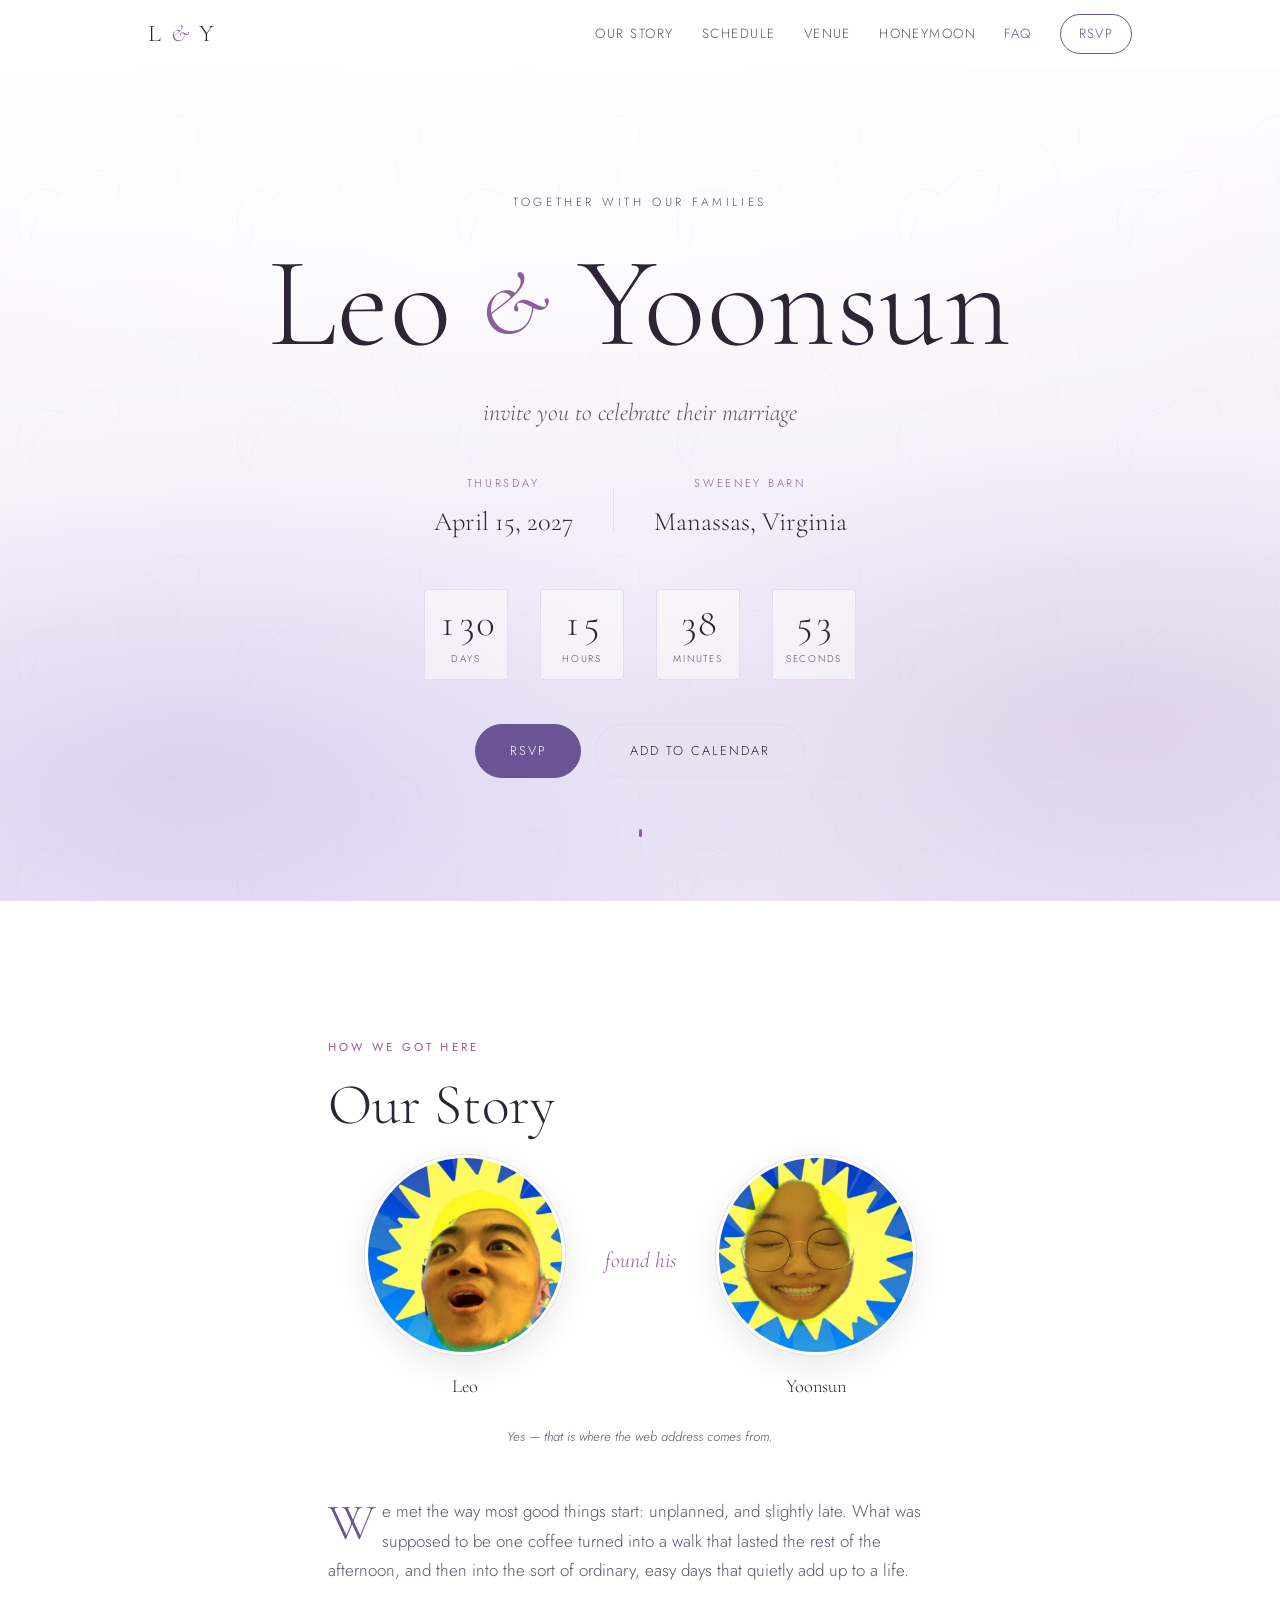
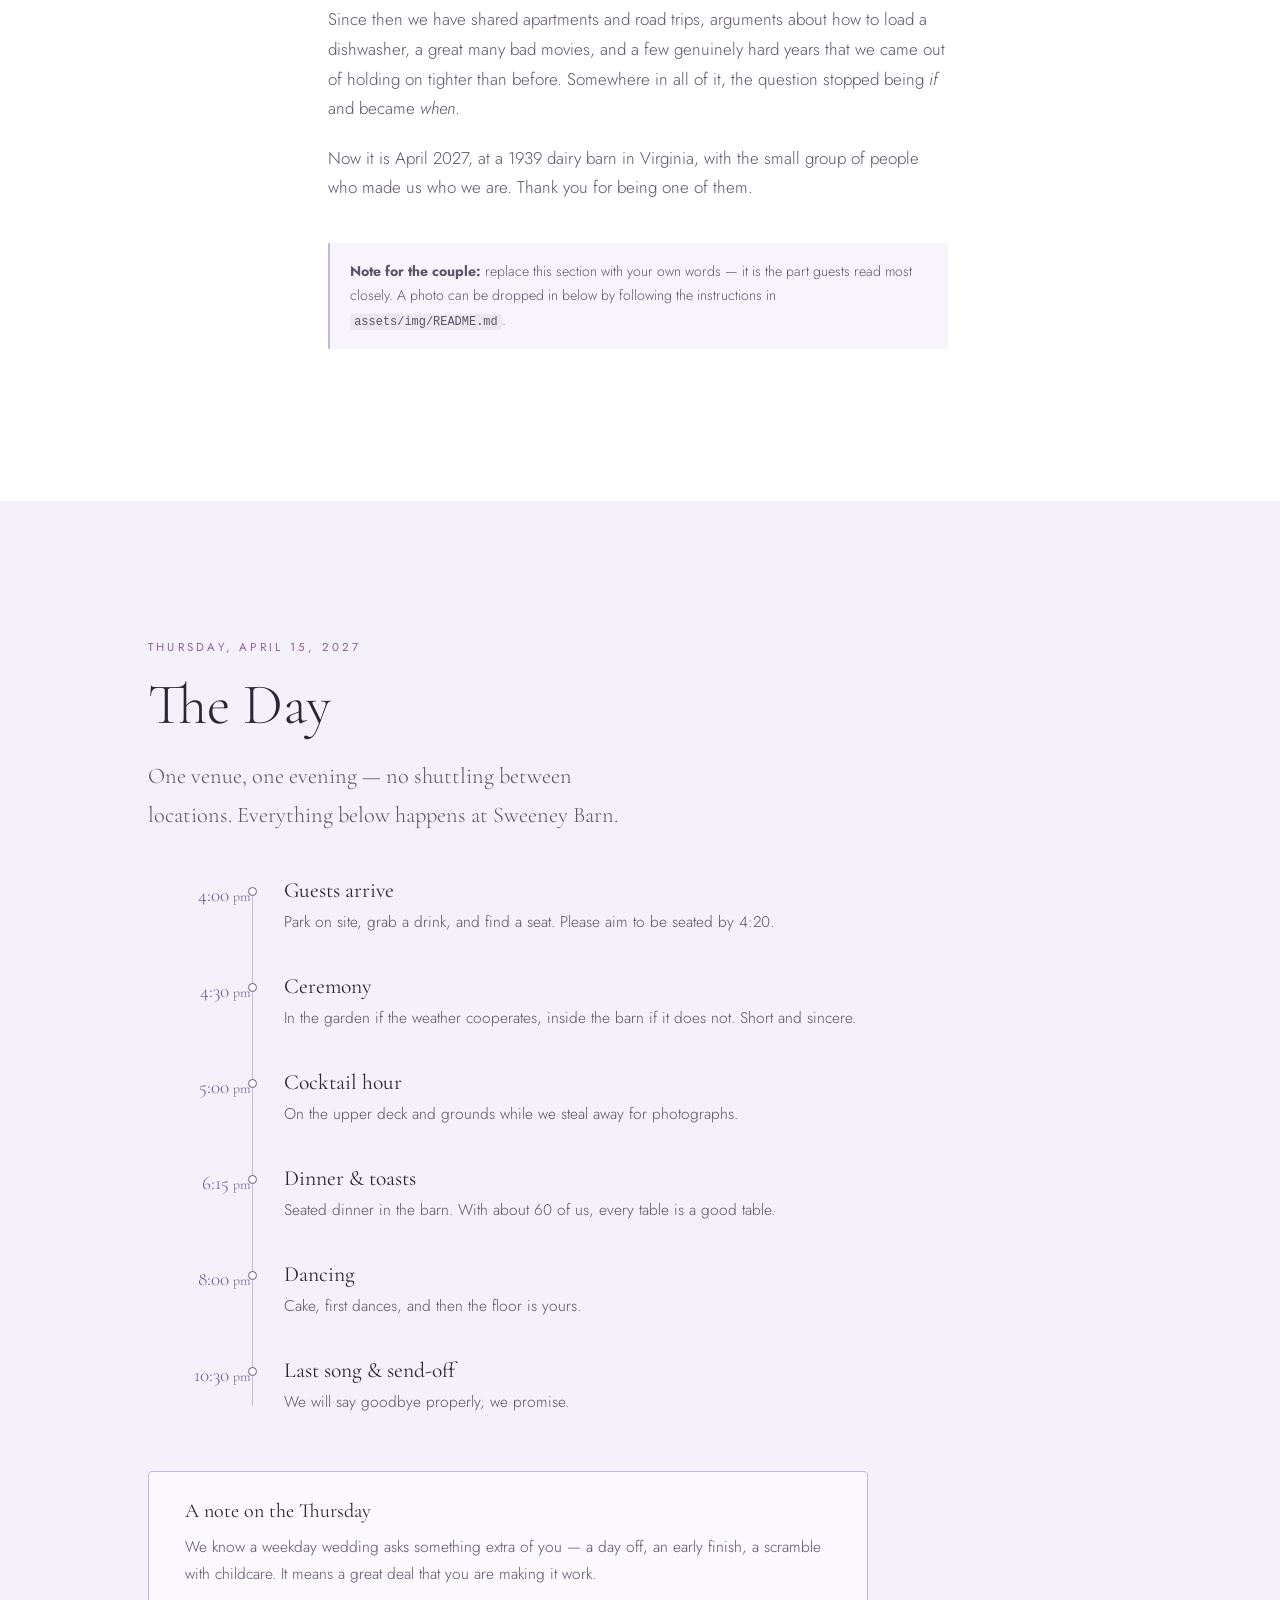
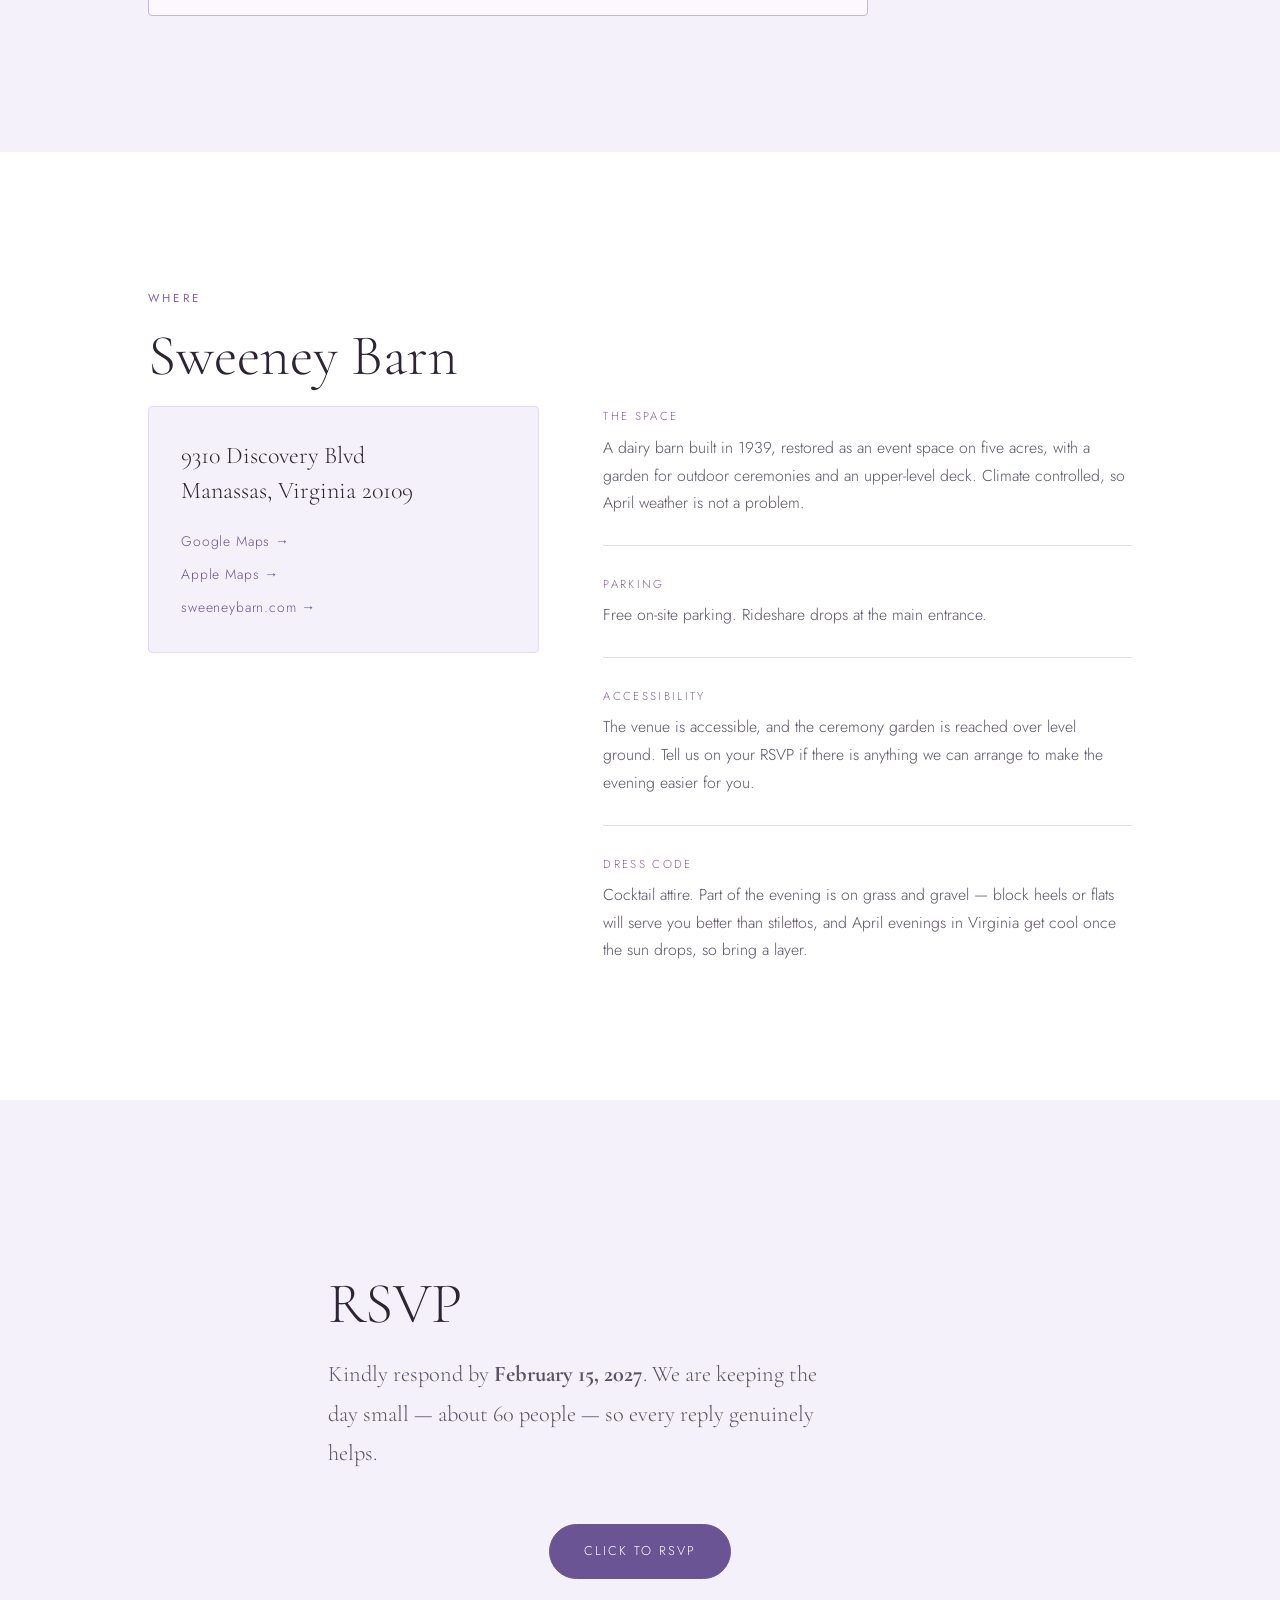
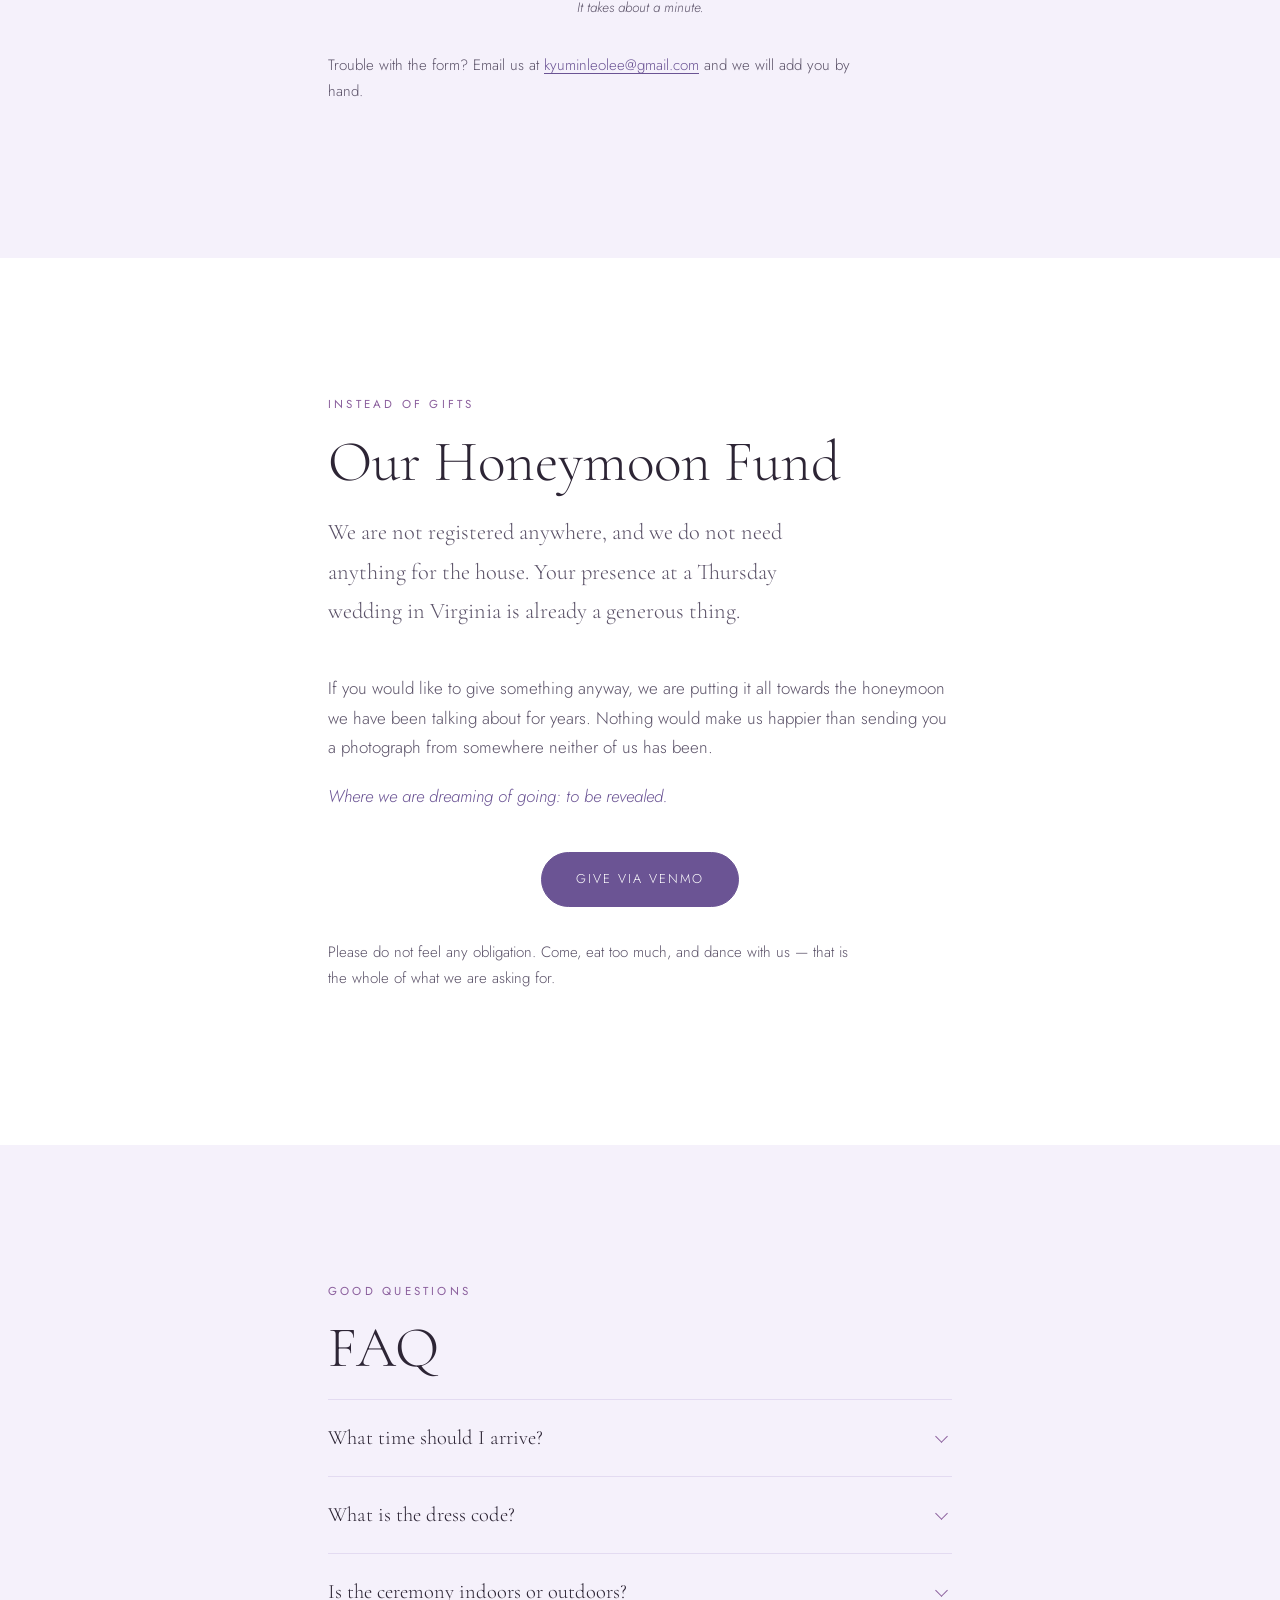
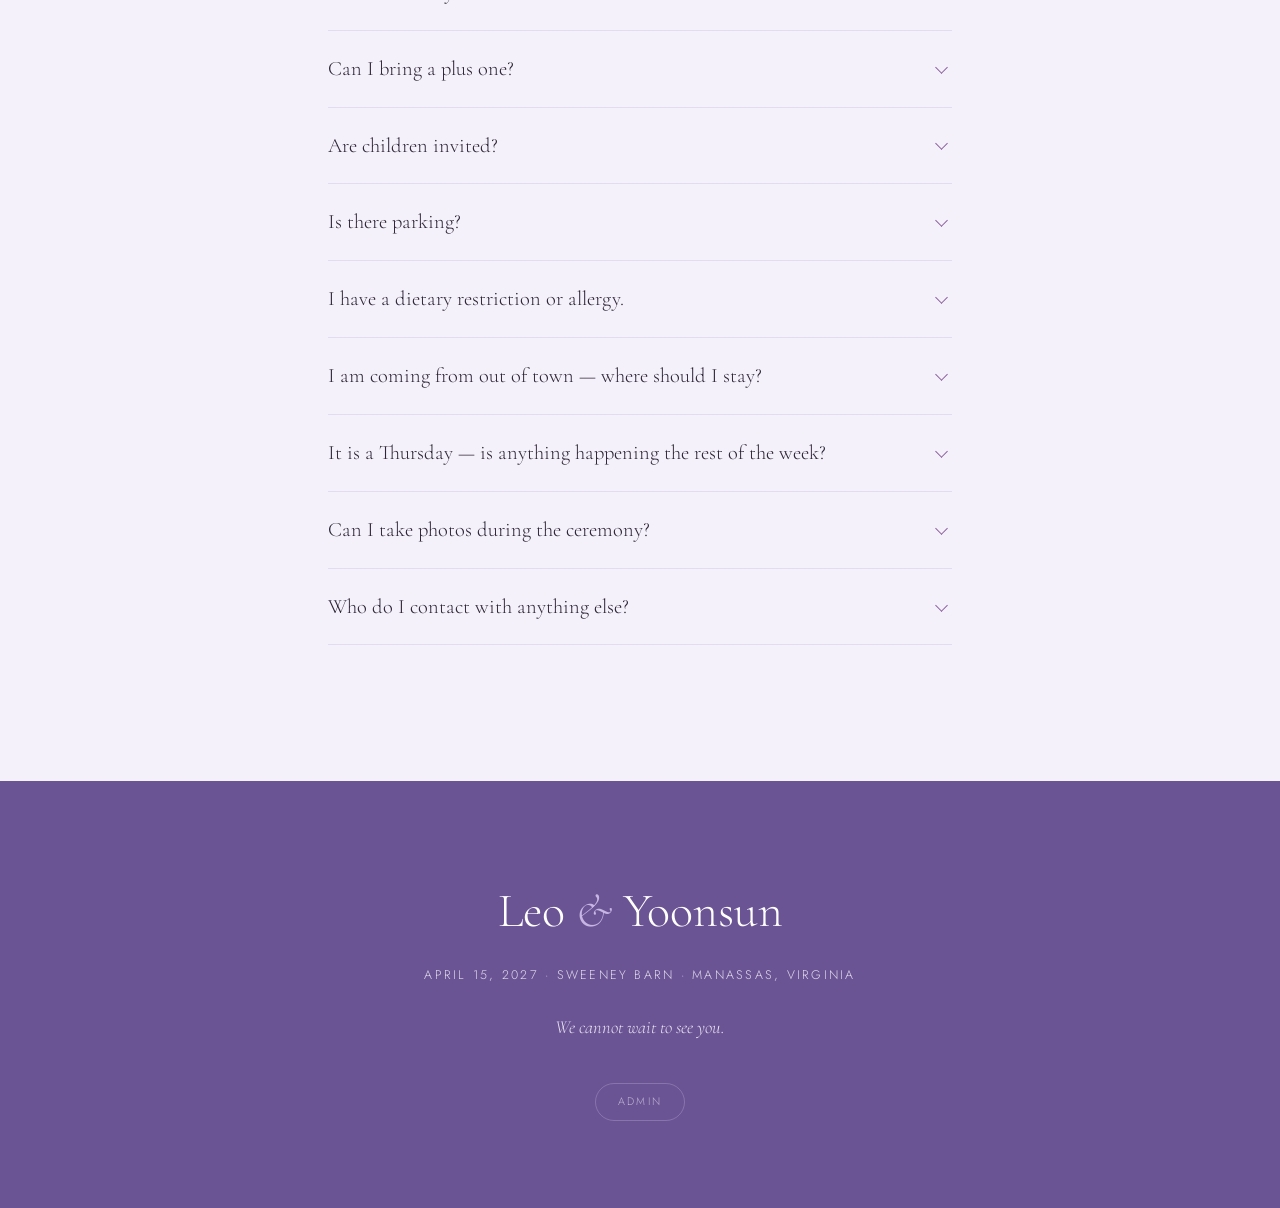
==== index.html @ c0a184dc "Stop offering the Google Form as a fallback on rsvp.html The RSVP button already went to rsvp.html, " ====
<!DOCTYPE html>
<html lang="en" class="no-js">
<head>
<meta charset="utf-8">
<script>document.documentElement.classList.remove("no-js");</script>
<meta name="viewport" content="width=device-width, initial-scale=1">
<title>Leo &amp; Yoonsun — April 15, 2027</title>
<meta name="description" content="Leo and Yoonsun are getting married on Thursday, April 15, 2027 at Sweeney Barn in Manassas, Virginia. Schedule, venue details, and RSVP.">
<meta name="theme-color" content="#6b5494">

<!-- Keeps the site out of Google. Guests reach it by the link you send them.
     Delete this line if you ever want it to be publicly searchable. -->
<meta name="robots" content="noindex, nofollow">

<!-- Social share preview. Drop a photo at assets/img/share.jpg (1200x630) to
     enable it. og:image must be an absolute URL — update the host below if
     you move the site to a custom domain. -->
<meta property="og:type" content="website">
<meta property="og:title" content="Leo &amp; Yoonsun — April 15, 2027">
<meta property="og:description" content="Join us at Sweeney Barn in Manassas, Virginia.">
<meta property="og:image" content="https://nimyuk.github.io/LeoFoundHisSun/assets/img/share.jpg">
<meta name="twitter:card" content="summary_large_image">

<link rel="icon" href="data:image/svg+xml,%3Csvg xmlns='http://www.w3.org/2000/svg' viewBox='0 0 100 100'%3E%3Ctext y='.9em' font-size='90'%3E%F0%9F%AA%BB%3C/text%3E%3C/svg%3E">

<link rel="preconnect" href="https://fonts.googleapis.com">
<link rel="preconnect" href="https://fonts.gstatic.com" crossorigin>
<link href="https://fonts.googleapis.com/css2?family=Cormorant+Garamond:ital,wght@0,300;0,400;0,500;0,600;1,300;1,400&family=Jost:wght@300;400;500&display=swap" rel="stylesheet">

<link rel="stylesheet" href="assets/css/styles.css?v=12">
</head>
<body>

<a class="skip-link" href="#main">Skip to content</a>

<!-- ===================== NAV ===================== -->
<header class="nav" id="nav">
  <div class="nav__inner">
    <a class="nav__brand" href="#top">L <span class="amp">&amp;</span> Y</a>

    <button class="nav__toggle" id="navToggle" aria-expanded="false" aria-controls="navMenu">
      <span class="nav__toggle-bars" aria-hidden="true"><i></i><i></i><i></i></span>
      <span class="sr-only">Menu</span>
    </button>

    <nav class="nav__menu" id="navMenu" aria-label="Main">
      <a href="#story">Our Story</a>
      <a href="#schedule">Schedule</a>
      <a href="#venue">Venue</a>
      <a href="#honeymoon">Honeymoon</a>
      <a href="#faq">FAQ</a>
      <a class="nav__cta" href="#rsvp">RSVP</a>
    </nav>
  </div>
</header>

<main id="main">

<!-- ===================== HERO ===================== -->
<section class="hero" id="top">
  <div class="hero__bg" aria-hidden="true"></div>
  <div class="hero__inner">
    <p class="hero__kicker reveal">Together with our families</p>

    <h1 class="hero__names reveal">
      <span>Leo</span>
      <span class="hero__amp">&amp;</span>
      <span>Yoonsun</span>
    </h1>

    <p class="hero__invite reveal">invite you to celebrate their marriage</p>

    <div class="hero__meta reveal">
      <div class="hero__meta-item">
        <span class="hero__meta-label">Thursday</span>
        <span class="hero__meta-value">April 15, 2027</span>
      </div>
      <span class="hero__meta-rule" aria-hidden="true"></span>
      <div class="hero__meta-item">
        <span class="hero__meta-label">Sweeney Barn</span>
        <span class="hero__meta-value">Manassas, Virginia</span>
      </div>
    </div>

    <!-- Countdown is filled in by JS; the fallback text shows if JS is off. -->
    <div class="countdown reveal" id="countdown" aria-live="polite">
      <noscript><p class="countdown__fallback">April 15, 2027</p></noscript>
    </div>

    <div class="hero__actions reveal">
      <a class="btn btn--solid" href="#rsvp">RSVP</a>
      <a class="btn btn--ghost" href="assets/wedding.ics" download>Add to calendar</a>
    </div>
  </div>

  <a class="hero__scroll" href="#story" aria-label="Scroll to Our Story"><span></span></a>
</section>

<!-- ===================== STORY ===================== -->
<section class="section section--white" id="story">
  <div class="wrap wrap--narrow">
    <p class="eyebrow reveal">How we got here</p>
    <h2 class="section__title reveal">Our Story</h2>

    <!-- The two sun portraits. Add assets/img/leo.jpg and assets/img/yoonsun.jpg
         and this appears; main.js hides the whole block if either is missing, so
         the page never shows a broken image. -->
    <figure class="suns reveal" id="suns" hidden>
      <div class="suns__row">
        <!-- --zoom scales the photo inside its circle. The two source photos
             frame their suns at different distances, so Yoonsun's is pushed in
             to match Leo's. Adjust either value if you swap a photo. -->
        <div class="sun">
          <div class="sun__frame">
            <img class="sun__img" id="sunLeo" src="assets/img/leo.jpg" alt="Leo, as a sun" width="600" height="600" decoding="async" style="--zoom: 1;">
          </div>
          <p class="sun__name">Leo</p>
        </div>

        <p class="suns__join">found his</p>

        <div class="sun">
          <div class="sun__frame">
            <img class="sun__img" id="sunYoonsun" src="assets/img/yoonsun.jpg" alt="Yoonsun, as a sun" width="600" height="600" decoding="async" style="--zoom: 1.3;">
          </div>
          <p class="sun__name">Yoonsun</p>
        </div>
      </div>
      <figcaption class="suns__caption">
        Yes &mdash; that is where the web address comes from.
      </figcaption>
    </figure>

    <div class="prose reveal">
      <!-- PLACEHOLDER COPY — replace these three paragraphs with your own. -->
      <p>
        We met the way most good things start: unplanned, and slightly late. What was
        supposed to be one coffee turned into a walk that lasted the rest of the afternoon,
        and then into the sort of ordinary, easy days that quietly add up to a life.
      </p>
      <p>
        Since then we have shared apartments and road trips, arguments about how to load a
        dishwasher, a great many bad movies, and a few genuinely hard years that we came out
        of holding on tighter than before. Somewhere in all of it, the question stopped being
        <em>if</em> and became <em>when</em>.
      </p>
      <p>
        Now it is April 2027, at a 1939 dairy barn in Virginia, with the small group of
        people who made us who we are. Thank you for being one of them.
      </p>
      <p class="prose__note">
        <strong>Note for the couple:</strong> replace this section with your own words —
        it is the part guests read most closely. A photo can be dropped in below by
        following the instructions in <code>assets/img/README.md</code>.
      </p>
    </div>
  </div>
</section>

<!-- ===================== SCHEDULE ===================== -->
<section class="section section--lilac" id="schedule">
  <div class="wrap">
    <p class="eyebrow reveal">Thursday, April 15, 2027</p>
    <h2 class="section__title reveal">The Day</h2>
    <p class="section__lede reveal">
      One venue, one evening — no shuttling between locations. Everything below happens at
      Sweeney Barn.
    </p>

    <!-- PLACEHOLDER TIMES — confirm with the venue, then update. -->
    <ol class="timeline reveal">
      <li class="timeline__item">
        <span class="timeline__time">4:00 <span class="ampm">pm</span></span>
        <div class="timeline__body">
          <h3>Guests arrive</h3>
          <p>Park on site, grab a drink, and find a seat. Please aim to be seated by 4:20.</p>
        </div>
      </li>
      <li class="timeline__item">
        <span class="timeline__time">4:30 <span class="ampm">pm</span></span>
        <div class="timeline__body">
          <h3>Ceremony</h3>
          <p>In the garden if the weather cooperates, inside the barn if it does not. Short and sincere.</p>
        </div>
      </li>
      <li class="timeline__item">
        <span class="timeline__time">5:00 <span class="ampm">pm</span></span>
        <div class="timeline__body">
          <h3>Cocktail hour</h3>
          <p>On the upper deck and grounds while we steal away for photographs.</p>
        </div>
      </li>
      <li class="timeline__item">
        <span class="timeline__time">6:15 <span class="ampm">pm</span></span>
        <div class="timeline__body">
          <h3>Dinner &amp; toasts</h3>
          <p>Seated dinner in the barn. With about 60 of us, every table is a good table.</p>
        </div>
      </li>
      <li class="timeline__item">
        <span class="timeline__time">8:00 <span class="ampm">pm</span></span>
        <div class="timeline__body">
          <h3>Dancing</h3>
          <p>Cake, first dances, and then the floor is yours.</p>
        </div>
      </li>
      <li class="timeline__item">
        <span class="timeline__time">10:30 <span class="ampm">pm</span></span>
        <div class="timeline__body">
          <h3>Last song &amp; send-off</h3>
          <p>We will say goodbye properly, we promise.</p>
        </div>
      </li>
    </ol>

    <div class="callout reveal">
      <h3>A note on the Thursday</h3>
      <p>
        We know a weekday wedding asks something extra of you — a day off, an early
        finish, a scramble with childcare. It means a great deal that you are making
        it work.
      </p>
    </div>
  </div>
</section>

<!-- ===================== VENUE ===================== -->
<section class="section section--white" id="venue">
  <div class="wrap">
    <p class="eyebrow reveal">Where</p>
    <h2 class="section__title reveal">Sweeney Barn</h2>

    <div class="venue">
      <div class="venue__card reveal">
        <p class="venue__address">
          9310 Discovery Blvd<br>
          Manassas, Virginia 20109
        </p>
        <p class="venue__links">
          <a href="https://www.google.com/maps/dir/?api=1&amp;destination=Sweeney+Barn%2C+9310+Discovery+Blvd%2C+Manassas%2C+VA+20109" target="_blank" rel="noopener">Google Maps &rarr;</a>
          <a href="https://maps.apple.com/?daddr=9310+Discovery+Blvd,+Manassas,+VA+20109" target="_blank" rel="noopener">Apple Maps &rarr;</a>
          <a href="https://sweeneybarn.com/" target="_blank" rel="noopener">sweeneybarn.com &rarr;</a>
        </p>
      </div>

      <div class="venue__notes reveal">
        <dl class="deflist">
          <dt>The space</dt>
          <dd>A dairy barn built in 1939, restored as an event space on five acres, with a garden for outdoor ceremonies and an upper-level deck. Climate controlled, so April weather is not a problem.</dd>

          <dt>Parking</dt>
          <dd>Free on-site parking. Rideshare drops at the main entrance.</dd>

          <dt>Accessibility</dt>
          <dd>The venue is accessible, and the ceremony garden is reached over level ground. Tell us on your RSVP if there is anything we can arrange to make the evening easier for you.</dd>

          <dt>Dress code</dt>
          <dd>Cocktail attire. Part of the evening is on grass and gravel — block heels or flats will serve you better than stilettos, and April evenings in Virginia get cool once the sun drops, so bring a layer.</dd>
        </dl>
      </div>
    </div>
  </div>
</section>

<!-- ===================== RSVP ===================== -->
<section class="section section--lilac" id="rsvp">
  <div class="wrap wrap--narrow">
    <p class="eyebrow reveal">Please reply</p>
    <h2 class="section__title reveal">RSVP</h2>
    <p class="section__lede reveal">
      Kindly respond by <strong id="rsvpDeadline">February 15, 2027</strong>. We are keeping
      the day small — about 60 people — so every reply genuinely helps.
    </p>

    <!-- main.js builds the button here from rsvpFormUrl in config.js.
         Until that is set, a placeholder card is shown instead. -->
    <div class="rsvp" id="rsvpMount" data-empty-title="RSVP opens soon"></div>

    <p class="section__note reveal">
      Trouble with the form? Email us at
      <a id="contactEmailLink" href="mailto:kyuminleolee@gmail.com">kyuminleolee@gmail.com</a>
      and we will add you by hand.
    </p>
  </div>
</section>

<!-- ===================== HONEYMOON FUND ===================== -->
<section class="section section--white" id="honeymoon">
  <div class="wrap wrap--narrow">
    <p class="eyebrow reveal">Instead of gifts</p>
    <h2 class="section__title reveal">Our Honeymoon Fund</h2>
    <p class="section__lede reveal">
      We are not registered anywhere, and we do not need anything for the house. Your
      presence at a Thursday wedding in Virginia is already a generous thing.
    </p>

    <div class="prose reveal">
      <p>
        If you would like to give something anyway, we are putting it all towards the
        honeymoon we have been talking about for years. Nothing would make us happier
        than sending you a photograph from somewhere neither of us has been.
      </p>
      <!-- PLACEHOLDER — a sentence about where you are going makes this land far
           better than the generic version. Delete it if you would rather not say. -->
      <p class="gift__dream">
        <em>Where we are dreaming of going: to be revealed.</em>
      </p>
    </div>

    <!-- The Venmo button is built by main.js from honeymoon.venmo in config.js.
         While that is blank, a quiet "coming soon" note appears instead. -->
    <div class="gift reveal" id="giftMount"></div>

    <p class="section__note reveal">
      Please do not feel any obligation. Come, eat too much, and dance with us &mdash;
      that is the whole of what we are asking for.
    </p>
  </div>
</section>

<!-- ===================== FAQ ===================== -->
<section class="section section--lilac" id="faq">
  <div class="wrap wrap--narrow">
    <p class="eyebrow reveal">Good questions</p>
    <h2 class="section__title reveal">FAQ</h2>

    <div class="faq reveal">
      <details class="faq__item">
        <summary>What time should I arrive?</summary>
        <div class="faq__body"><p>Doors open at 4:00 pm and the ceremony begins at 4:30 pm. Arriving by 4:15 gives you time to park and settle without rushing.</p></div>
      </details>

      <details class="faq__item">
        <summary>What is the dress code?</summary>
        <div class="faq__body"><p>Cocktail attire. Suits or a jacket, dresses or separates — dressy but not black tie. Some of the evening is outdoors on grass, so heels that sink are worth avoiding, and April evenings here cool off quickly.</p></div>
      </details>

      <details class="faq__item">
        <summary>Is the ceremony indoors or outdoors?</summary>
        <div class="faq__body"><p>We are planning an outdoor ceremony in the garden. If April decides otherwise, everything moves inside the barn, which is climate controlled. Either way you will be comfortable.</p></div>
      </details>

      <details class="faq__item">
        <summary>Can I bring a plus one?</summary>
        <div class="faq__body"><p>Our guest list is around 60 people, so we can only accommodate the names listed on your invitation. If your invitation includes a guest, the RSVP form will let you add them.</p></div>
      </details>

      <details class="faq__item">
        <summary>Are children invited?</summary>
        <!-- The answer is an image. Upload it as assets/img/no.gif (or .jpg,
             .png, .webp — main.js tries each). Until it is there, the text
             below stands in, so the question is never left unanswered. -->
        <div class="faq__body">
          <figure class="meme" id="kidsMeme" hidden>
            <img class="meme__img" id="kidsMemeImg" alt="Bugs Bunny, saying no." decoding="async">
          </figure>
          <p id="kidsMemeFallback">No.</p>
        </div>
      </details>

      <details class="faq__item">
        <summary>Is there parking?</summary>
        <div class="faq__body"><p>Yes — free parking on site, right at the venue. Rideshare works well in Manassas if you would rather not drive home.</p></div>
      </details>

      <details class="faq__item">
        <summary>I have a dietary restriction or allergy.</summary>
        <div class="faq__body"><p>There is a field for it on the RSVP form. Tell us anything at all and we will pass it to the caterer.</p></div>
      </details>

      <!-- Most guests are local, so travel has its own FAQ entry rather than a
           whole section. Delete this if nobody is coming from out of town. -->
      <details class="faq__item">
        <summary>I am coming from out of town — where should I stay?</summary>
        <div class="faq__body"><p>Manassas is about 35 miles southwest of Washington, D.C. Dulles (IAD) is the closest airport at roughly 25 minutes; Reagan National (DCA) is about 40. There are several hotels within ten minutes of the barn — the Residence Inn and Courtyard at Manassas Battlefield Park, and the Hampton Inn. We have not set up a room block, so book whatever suits you, and tell us if you would like a hand.</p></div>
      </details>

      <details class="faq__item">
        <summary>It is a Thursday — is anything happening the rest of the week?</summary>
        <div class="faq__body"><p>Nothing formal yet. If enough of you are in town we will organise something casual the night before, and details will show up on this page.</p></div>
      </details>

      <details class="faq__item">
        <summary>Can I take photos during the ceremony?</summary>
        <div class="faq__body"><p>We would love for you to be present with us instead — please keep phones away during the ceremony itself. After that, take everything you like, and we will share our photographer's gallery here afterwards.</p></div>
      </details>

      <details class="faq__item">
        <summary>Who do I contact with anything else?</summary>
        <div class="faq__body"><p>Email us at <a href="mailto:kyuminleolee@gmail.com">kyuminleolee@gmail.com</a>. For venue-specific questions, Sweeney Barn is at (703) 282-3033.</p></div>
      </details>
    </div>
  </div>
</section>

</main>

<!-- ===================== FOOTER ===================== -->
<footer class="footer">
  <div class="wrap">
    <p class="footer__names">Leo <span class="amp">&amp;</span> Yoonsun</p>
    <p class="footer__date">April 15, 2027 &middot; Sweeney Barn &middot; Manassas, Virginia</p>
    <p class="footer__thanks">We cannot wait to see you.</p>

    <!-- For the couple. Guests will see this and some will click it; they
         reach a password screen, which is the point. -->
    <p class="footer__admin">
      <a class="footer__admin-link" href="admin.html">Admin</a>
    </p>
  </div>
</footer>

<script src="assets/js/config.js?v=12"></script>
<script src="assets/js/main.js?v=12"></script>
</body>
</html>
---- assets/css/styles.css ----
/* ==========================================================================
   Leo & Yoonsun — April 15, 2027
   Palette and type live in :root. Change those first before anything else.
   ========================================================================== */

:root {
  /* Colour — lilac and white. Every pair of text and background below
     clears WCAG AA (4.5:1). */
  --white:       #ffffff;   /* base page background            */
  --lilac-pale:  #f5f1fb;   /* alternating section background  */
  --lilac-tint:  #ebe3f7;   /* deeper wash, hero gradient      */
  --lilac-mid:   #c7b5e3;   /* bars, soft dividers             */
  --violet:      #6b5494;   /* buttons, links, footer          */
  --violet-deep: #54407a;   /* hover                           */
  --accent:      #8a5e9c;   /* eyebrows, ampersands, markers   */
  --rose:        #a13553;   /* errors, declines, over-capacity */
  --ink:         #2d2535;
  --ink-soft:    #5b5268;
  --line:        #e3dbf1;

  /* Type */
  --display: "Cormorant Garamond", "Iowan Old Style", Georgia, "Times New Roman", serif;
  --sans: "Jost", -apple-system, BlinkMacSystemFont, "Segoe UI", Helvetica, Arial, sans-serif;

  /* Rhythm */
  --wrap: 1080px;
  --wrap-narrow: 720px;
  --pad: clamp(1.25rem, 5vw, 3rem);
  --section-y: clamp(4.5rem, 11vw, 8.5rem);

  --nav-h: 68px;
}

/* --- Reset ------------------------------------------------------------- */
*, *::before, *::after { box-sizing: border-box; }
html { -webkit-text-size-adjust: 100%; scroll-behavior: smooth; scroll-padding-top: var(--nav-h); }
body {
  margin: 0;
  background: var(--white);
  color: var(--ink);
  font-family: var(--sans);
  font-weight: 300;
  font-size: clamp(1rem, 0.97rem + 0.15vw, 1.075rem);
  line-height: 1.75;
  -webkit-font-smoothing: antialiased;
  overflow-x: hidden;
}
img { max-width: 100%; height: auto; display: block; }
a { color: var(--violet); text-underline-offset: 3px; }
h1, h2, h3, h4 { font-family: var(--display); font-weight: 400; line-height: 1.15; margin: 0; }
p { margin: 0 0 1.15em; }
ol, ul { margin: 0; padding: 0; }

.sr-only {
  position: absolute; width: 1px; height: 1px; padding: 0; margin: -1px;
  overflow: hidden; clip: rect(0 0 0 0); white-space: nowrap; border: 0;
}
.skip-link {
  position: absolute; left: 50%; top: 0; transform: translate(-50%, -110%);
  background: var(--violet); color: #fff; padding: 0.7rem 1.2rem; z-index: 999;
  border-radius: 0 0 6px 6px; text-decoration: none; font-size: 0.9rem;
}
.skip-link:focus { transform: translate(-50%, 0); }

:focus-visible { outline: 2px solid var(--accent); outline-offset: 3px; }

/* --- Layout ------------------------------------------------------------ */
.wrap { width: 100%; max-width: var(--wrap); margin-inline: auto; padding-inline: var(--pad); }
.wrap--narrow { max-width: var(--wrap-narrow); }

.section { padding-block: var(--section-y); }
.section--white { background: var(--white); }
.section--lilac { background: var(--lilac-pale); }

.eyebrow {
  font-size: 0.72rem; letter-spacing: 0.28em; text-transform: uppercase;
  color: var(--accent); margin: 0 0 0.9rem; font-weight: 400;
}
.section__title {
  font-size: clamp(2.4rem, 6vw, 3.6rem);
  margin: 0 0 1.1rem;
  font-weight: 300;
}
.section__lede {
  font-family: var(--display);
  font-size: clamp(1.15rem, 0.5vw + 1.05rem, 1.4rem);
  color: var(--ink-soft);
  max-width: 46ch;
  margin-bottom: 2.75rem;
}
.section__note { font-size: 0.94rem; color: var(--ink-soft); max-width: 58ch; }
.subhead {
  font-size: clamp(1.4rem, 2.5vw, 1.75rem);
  margin: 3.25rem 0 1.25rem;
}
.subhead:first-of-type { margin-top: 1rem; }

/* --- Nav --------------------------------------------------------------- */
.nav {
  position: sticky; top: 0; z-index: 100;
  background: rgba(255, 255, 255, 0.86);
  backdrop-filter: saturate(140%) blur(10px);
  -webkit-backdrop-filter: saturate(140%) blur(10px);
  border-bottom: 1px solid transparent;
  transition: border-color 0.3s ease, background 0.3s ease;
}
.nav.is-stuck { border-bottom-color: var(--line); }
.nav__inner {
  max-width: var(--wrap); margin-inline: auto; padding-inline: var(--pad);
  height: var(--nav-h); display: flex; align-items: center; justify-content: space-between;
}
.nav__brand {
  font-family: var(--display); font-size: 1.5rem; letter-spacing: 0.08em;
  text-decoration: none; color: var(--ink);
}
.nav__brand .amp { color: var(--accent); font-style: italic; }

.nav__menu { display: flex; align-items: center; gap: clamp(1rem, 2.2vw, 1.9rem); }
.nav__menu a {
  font-size: 0.83rem; letter-spacing: 0.11em; text-transform: uppercase;
  text-decoration: none; color: var(--ink-soft); white-space: nowrap;
  transition: color 0.2s ease;
}
.nav__menu a:hover { color: var(--violet); }
.nav__menu a.is-active { color: var(--violet); }
.nav__cta {
  border: 1px solid var(--violet); border-radius: 999px;
  padding: 0.45rem 1.1rem; color: var(--violet) !important;
}
.nav__cta:hover { background: var(--violet); color: #fff !important; }

.nav__toggle {
  display: none; background: none; border: 0; cursor: pointer;
  padding: 0.6rem; margin-right: -0.6rem;
}
.nav__toggle-bars { display: block; width: 24px; }
.nav__toggle-bars i {
  display: block; height: 1.5px; background: var(--ink); margin: 5px 0;
  transition: transform 0.25s ease, opacity 0.2s ease;
}
.nav__toggle[aria-expanded="true"] i:nth-child(1) { transform: translateY(6.5px) rotate(45deg); }
.nav__toggle[aria-expanded="true"] i:nth-child(2) { opacity: 0; }
.nav__toggle[aria-expanded="true"] i:nth-child(3) { transform: translateY(-6.5px) rotate(-45deg); }

@media (max-width: 860px) {
  .nav__toggle { display: block; }
  .nav__menu {
    position: absolute; inset: var(--nav-h) 0 auto 0;
    flex-direction: column; align-items: stretch; gap: 0;
    background: var(--white); border-bottom: 1px solid var(--line);
    padding: 0.5rem var(--pad) 1.5rem;
    display: none;
  }
  .nav__menu.is-open { display: flex; }
  .nav__menu a { padding: 0.85rem 0; border-bottom: 1px solid var(--line); font-size: 0.9rem; }
  .nav__cta {
    border: 0; border-radius: 0; padding: 0.85rem 0;
    color: var(--accent) !important;
  }
  .nav__cta:hover { background: none; color: var(--accent) !important; }
}

/* --- Hero -------------------------------------------------------------- */
.hero {
  position: relative;
  min-height: calc(100svh - var(--nav-h));
  display: flex; align-items: center; justify-content: center;
  text-align: center; padding: clamp(3rem, 9vw, 6rem) var(--pad) 6rem;
  overflow: hidden;
}
/* Swap this for a real photo:
   background: url("../img/hero.jpg") center/cover no-repeat; */
.hero__bg {
  position: absolute; inset: 0; z-index: 0;
  background:
    radial-gradient(120% 90% at 50% 0%, rgba(255,255,255,0.9) 0%, rgba(255,255,255,0) 55%),
    radial-gradient(80% 60% at 15% 85%, rgba(199, 181, 227, 0.45) 0%, rgba(199,181,227,0) 60%),
    radial-gradient(70% 55% at 88% 78%, rgba(138, 94, 156, 0.16) 0%, rgba(138,94,156,0) 62%),
    linear-gradient(175deg, var(--white) 0%, var(--lilac-tint) 100%);
}
.hero__bg::after {
  content: ""; position: absolute; inset: 0; opacity: 0.3;
  background-image: url("data:image/svg+xml,%3Csvg xmlns='http://www.w3.org/2000/svg' width='220' height='220' viewBox='0 0 220 220'%3E%3Cg fill='none' stroke='%236b5494' stroke-opacity='0.10' stroke-width='1'%3E%3Cpath d='M30 180c0-30 16-52 40-62M30 180c-16-10-16-36-5-50 9-11 26-12 35-5M70 118c9-17 30-21 42-12 11 9 9 26-2 33'/%3E%3Cpath d='M150 70c20 8 30 26 28 46M150 70c4-16 22-26 36-22 12 4 17 18 12 27'/%3E%3C/g%3E%3C/svg%3E");
}
.hero__inner { position: relative; z-index: 1; max-width: 900px; }

.hero__kicker {
  font-size: 0.74rem; letter-spacing: 0.3em; text-transform: uppercase;
  color: var(--ink-soft); margin-bottom: 1.75rem;
}
.hero__names {
  font-size: clamp(3.4rem, 13vw, 8rem);
  font-weight: 300; line-height: 1; letter-spacing: 0.01em;
  display: flex; flex-wrap: wrap; align-items: center; justify-content: center;
  gap: clamp(0.6rem, 2.5vw, 1.75rem);
  margin-bottom: 1.5rem;
}
.hero__amp { font-style: italic; color: var(--accent); font-size: 0.72em; }
.hero__invite {
  font-family: var(--display); font-style: italic;
  font-size: clamp(1.1rem, 2.5vw, 1.5rem); color: var(--ink-soft);
  margin-bottom: 2.5rem;
}

.hero__meta {
  display: flex; flex-wrap: wrap; align-items: center; justify-content: center;
  gap: clamp(1rem, 4vw, 2.5rem); margin-bottom: 2.75rem;
}
.hero__meta-item { display: flex; flex-direction: column; gap: 0.3rem; }
.hero__meta-label {
  font-size: 0.7rem; letter-spacing: 0.24em; text-transform: uppercase; color: var(--accent);
}
.hero__meta-value { font-family: var(--display); font-size: clamp(1.2rem, 2.6vw, 1.65rem); }
.hero__meta-rule { width: 1px; height: 42px; background: var(--line); }
@media (max-width: 560px) { .hero__meta-rule { display: none; } }

/* Countdown */
.countdown {
  display: flex; justify-content: center; gap: clamp(0.75rem, 3vw, 2rem);
  margin-bottom: 2.75rem;
}
.countdown__unit {
  min-width: clamp(58px, 15vw, 84px);
  padding: 0.85rem 0.4rem 0.7rem;
  border: 1px solid var(--line); border-radius: 3px;
  background: rgba(255,255,255,0.5);
}
.countdown__num {
  display: block; font-family: var(--display);
  font-size: clamp(1.6rem, 5vw, 2.4rem); line-height: 1; font-variant-numeric: tabular-nums;
}
.countdown__label {
  display: block; font-size: 0.62rem; letter-spacing: 0.18em;
  text-transform: uppercase; color: var(--ink-soft); margin-top: 0.5rem;
}
.countdown__message, .countdown__fallback {
  font-family: var(--display); font-size: 1.35rem; font-style: italic; color: var(--violet);
  margin: 0;
}

.hero__actions { display: flex; flex-wrap: wrap; gap: 0.85rem; justify-content: center; }
.btn {
  display: inline-block; text-decoration: none; cursor: pointer;
  font-size: 0.8rem; letter-spacing: 0.16em; text-transform: uppercase;
  padding: 0.95rem 2.1rem; border-radius: 999px;
  transition: background 0.22s ease, color 0.22s ease, transform 0.22s ease;
}
.btn--solid { background: var(--violet); color: #fff; border: 1px solid var(--violet); }
.btn--solid:hover { background: var(--violet-deep); border-color: var(--violet-deep); transform: translateY(-1px); }
.btn--ghost { border: 1px solid var(--line); color: var(--ink); background: transparent; }
.btn--ghost:hover { border-color: var(--violet); color: var(--violet); }

.hero__scroll {
  position: absolute; bottom: 2rem; left: 50%; transform: translateX(-50%);
  width: 24px; height: 40px; z-index: 1;
}
.hero__scroll span {
  position: absolute; left: 50%; top: 0; width: 1px; height: 100%;
  background: linear-gradient(var(--line), transparent);
}
.hero__scroll::after {
  content: ""; position: absolute; left: 50%; top: 0;
  width: 3px; height: 8px; margin-left: -1px; border-radius: 2px;
  background: var(--accent); animation: scrollDot 2.2s ease-in-out infinite;
}
@keyframes scrollDot {
  0% { transform: translateY(0); opacity: 0; }
  25% { opacity: 1; }
  75% { opacity: 1; }
  100% { transform: translateY(32px); opacity: 0; }
}

/* --- Sun portraits ----------------------------------------------------- */
.suns { margin: 0 0 3rem; }
.suns[hidden] { display: none; }

.suns__row {
  display: flex; align-items: center; justify-content: center;
  gap: clamp(1rem, 4vw, 2.5rem); flex-wrap: wrap;
}
.sun { text-align: center; }

/* The frame does the clipping, so the photo inside can be scaled to taste
   without the circle itself distorting. */
.sun__frame {
  width: clamp(130px, 26vw, 200px); aspect-ratio: 1 / 1;
  border-radius: 50%; overflow: hidden;
  border: 3px solid var(--white);
  box-shadow: 0 0 0 1px var(--line), 0 10px 30px rgba(45, 37, 53, 0.1);
}
.sun__img {
  display: block; width: 100%; height: 100%; object-fit: cover;
  /* Nudge this if a face sits high or low in its crop. */
  object-position: center 42%;
  transform: scale(var(--zoom, 1));
  transform-origin: center 45%;
}
.sun__name {
  font-family: var(--display); font-size: 1.15rem; margin: 0.9rem 0 0; color: var(--ink);
}
.suns__join {
  font-family: var(--display); font-style: italic;
  font-size: clamp(1rem, 2.4vw, 1.35rem); color: var(--accent);
  margin: 0 0 2.25rem; white-space: nowrap;
}
.suns__caption {
  text-align: center; font-size: 0.82rem; color: var(--ink-soft);
  font-style: italic; margin-top: 1.5rem;
}

@media (max-width: 420px) {
  /* Keep both suns on one line even on the narrowest phones. */
  .suns__row { flex-wrap: nowrap; gap: 0.75rem; }
  .sun__frame { width: min(34vw, 130px); }
  .suns__join { font-size: 0.9rem; margin-bottom: 2rem; }
}

/* --- Prose ------------------------------------------------------------- */
.prose { font-size: 1.06rem; color: var(--ink-soft); max-width: 62ch; }
/* Drop cap belongs to Our Story alone — it loses its effect if every section
   opens with one. */
#story .prose p:first-of-type::first-letter {
  font-family: var(--display); font-size: 3.2rem; float: left;
  line-height: 0.85; padding: 0.1em 0.12em 0 0; color: var(--violet);
}
.prose__note {
  margin-top: 2.5rem; padding: 1rem 1.25rem;
  border-left: 2px solid var(--lilac-mid); background: rgba(199,181,227,0.14);
  font-size: 0.88rem; color: var(--ink-soft);
}
.prose__note code {
  font-size: 0.85em; background: rgba(0,0,0,0.05); padding: 0.1em 0.35em; border-radius: 3px;
}

/* --- Timeline ---------------------------------------------------------- */
.timeline { list-style: none; position: relative; max-width: 720px; }
.timeline::before {
  content: ""; position: absolute; left: 6.5rem; top: 0.6rem; bottom: 0.6rem;
  width: 1px; background: var(--lilac-mid);
}
.timeline__item {
  position: relative; display: grid;
  grid-template-columns: 6.5rem 1fr; gap: 0 2rem;
  padding-bottom: 2.4rem;
}
.timeline__item:last-child { padding-bottom: 0; }
.timeline__item::before {
  content: ""; position: absolute; left: 6.5rem; top: 0.55rem;
  width: 9px; height: 9px; margin-left: -4px; border-radius: 50%;
  background: var(--white); border: 1.5px solid var(--violet);
}
.timeline__time {
  font-family: var(--display); font-size: 1.2rem; text-align: right;
  color: var(--violet); padding-top: 0.05rem; white-space: nowrap;
}
.timeline__time .ampm { font-size: 0.72em; letter-spacing: 0.04em; }
.timeline__body h3 { font-size: 1.35rem; margin-bottom: 0.35rem; }
.timeline__body p { margin: 0; color: var(--ink-soft); font-size: 0.97rem; }

@media (max-width: 620px) {
  .timeline::before, .timeline__item::before { display: none; }
  .timeline__item { grid-template-columns: 1fr; gap: 0.25rem; padding-bottom: 2rem; }
  .timeline__time { text-align: left; font-size: 1.05rem; }
}

.callout {
  margin-top: 3.5rem; padding: 1.75rem clamp(1.25rem, 4vw, 2.25rem);
  background: rgba(255,255,255,0.6); border: 1px solid var(--lilac-mid); border-radius: 4px;
  max-width: 720px;
}
.callout h3 { font-size: 1.25rem; margin-bottom: 0.6rem; }
.callout p { margin: 0; color: var(--ink-soft); font-size: 0.97rem; }

/* --- Venue ------------------------------------------------------------- */
.venue { display: grid; grid-template-columns: minmax(0, 1fr) minmax(0, 1.35fr); gap: clamp(2rem, 5vw, 4rem); align-items: start; }
@media (max-width: 820px) { .venue { grid-template-columns: 1fr; } }

.venue__card {
  padding: 2rem; background: var(--lilac-pale); border-radius: 4px;
  border: 1px solid var(--line);
}
.venue__address { font-family: var(--display); font-size: 1.5rem; line-height: 1.45; margin-bottom: 1.25rem; }
.venue__links { display: flex; flex-direction: column; gap: 0.55rem; margin: 0; }
.venue__links a { font-size: 0.87rem; letter-spacing: 0.06em; text-decoration: none; }
.venue__links a:hover { text-decoration: underline; }

.deflist { margin: 0; }
.deflist dt {
  font-size: 0.72rem; letter-spacing: 0.2em; text-transform: uppercase;
  color: var(--accent); margin-bottom: 0.45rem;
}
.deflist dd {
  margin: 0 0 1.75rem; color: var(--ink-soft); font-size: 0.99rem;
  padding-bottom: 1.75rem; border-bottom: 1px solid var(--line);
}
.deflist dd:last-child { border-bottom: 0; padding-bottom: 0; margin-bottom: 0; }

/* --- Cards / lists ----------------------------------------------------- */
.cards { display: grid; grid-template-columns: repeat(auto-fit, minmax(230px, 1fr)); gap: 1.25rem; }
.card {
  padding: 1.5rem; background: rgba(255,255,255,0.6);
  border: 1px solid var(--line); border-radius: 4px;
}
.card h4 { font-size: 1.2rem; margin-bottom: 0.5rem; }
.card__code {
  font-family: var(--sans); font-size: 0.65rem; letter-spacing: 0.16em;
  color: var(--accent); vertical-align: middle; margin-left: 0.3rem;
}
.card p { margin: 0; font-size: 0.93rem; color: var(--ink-soft); }

.list { list-style: none; max-width: 62ch; }
.list li {
  position: relative; padding-left: 1.5rem; margin-bottom: 0.85rem;
  color: var(--ink-soft); font-size: 0.99rem;
}
.list li::before {
  content: ""; position: absolute; left: 0; top: 0.72em;
  width: 6px; height: 6px; border-radius: 50%; background: var(--lilac-mid);
}
.list strong { color: var(--ink); font-weight: 400; }

/* --- RSVP -------------------------------------------------------------- */
.rsvp { margin-bottom: 2rem; }
/* No border and no fill — the button and its note sit directly on the
   section, with only spacing separating them from the text above. */
.rsvp__cta { padding: 0.5rem 0 0; text-align: center; }
.rsvp__hint {
  margin: 1.1rem 0 0; font-size: 0.85rem; color: var(--ink-soft); font-style: italic;
}
.rsvp__placeholder {
  padding: clamp(2rem, 6vw, 3.5rem); text-align: center;
  border: 1px dashed var(--lilac-mid); border-radius: 4px;
  background: rgba(199,181,227,0.12);
}
.rsvp__placeholder h3 { font-size: 1.6rem; margin-bottom: 0.75rem; }
.rsvp__placeholder p { color: var(--ink-soft); max-width: 46ch; margin-inline: auto; font-size: 0.97rem; }
.rsvp__placeholder p:last-child { margin-bottom: 0; }

/* --- FAQ --------------------------------------------------------------- */
.faq { border-top: 1px solid var(--line); }
.faq__item { border-bottom: 1px solid var(--line); }
.faq__item summary {
  cursor: pointer; list-style: none; padding: 1.25rem 2.5rem 1.25rem 0;
  position: relative; font-family: var(--display); font-size: 1.28rem;
  color: var(--ink); transition: color 0.2s ease;
}
.faq__item summary::-webkit-details-marker { display: none; }
.faq__item summary:hover { color: var(--violet); }
.faq__item summary::after {
  content: ""; position: absolute; right: 0.4rem; top: 50%;
  width: 9px; height: 9px; margin-top: -6px;
  border-right: 1.5px solid var(--accent); border-bottom: 1.5px solid var(--accent);
  transform: rotate(45deg); transition: transform 0.25s ease;
}
.faq__item[open] summary::after { transform: rotate(-135deg); margin-top: -2px; }
.faq__body { padding: 0 2.5rem 1.5rem 0; }
.faq__body p { margin: 0; color: var(--ink-soft); font-size: 0.99rem; max-width: 62ch; }
.faq__body p[hidden] { display: none; }

/* An image used as an answer. */
.meme { margin: 0; }
.meme[hidden] { display: none; }
.meme__img {
  width: min(240px, 60%); border-radius: 6px;
  border: 1px solid var(--line);
}

/* --- Honeymoon fund ---------------------------------------------------- */
.gift__dream { color: var(--violet); }

/* No box — the button sits directly on the section, matching the RSVP. */
.gift { margin: 2.5rem 0 2rem; text-align: center; }
.gift__actions { display: flex; flex-wrap: wrap; gap: 0.85rem; justify-content: center; }
.gift__soon { margin: 0; font-size: 0.95rem; color: var(--ink-soft); font-style: italic; }

/* --- Footer ------------------------------------------------------------ */
.footer {
  background: var(--violet); color: var(--lilac-pale);
  padding-block: clamp(3.5rem, 8vw, 5.5rem); text-align: center;
}
.footer__names { font-family: var(--display); font-size: clamp(2rem, 6vw, 3rem); margin-bottom: 0.75rem; color: #fff; }
.footer__names .amp { font-style: italic; color: var(--lilac-mid); }
.footer__date { font-size: 0.78rem; letter-spacing: 0.18em; text-transform: uppercase; opacity: 0.85; margin-bottom: 1.5rem; }
.footer__thanks { font-family: var(--display); font-style: italic; font-size: 1.15rem; margin: 0; opacity: 0.9; }

/* Deliberately quiet — present for the couple, not an invitation to guests. */
.footer__admin { margin: 2.5rem 0 0; }
.footer__admin-link {
  display: inline-block; text-decoration: none;
  font-size: 0.68rem; letter-spacing: 0.2em; text-transform: uppercase;
  color: var(--lilac-pale); opacity: 0.6;
  padding: 0.5rem 1.4rem; border: 1px solid rgba(245, 241, 251, 0.35);
  border-radius: 999px;
  transition: opacity 0.2s ease, border-color 0.2s ease, background 0.2s ease;
}
.footer__admin-link:hover, .footer__admin-link:focus-visible {
  opacity: 1; border-color: var(--lilac-pale); background: rgba(245, 241, 251, 0.1);
}

/* --- Reveal on scroll -------------------------------------------------- */
.reveal { opacity: 0; transform: translateY(18px); transition: opacity 0.7s ease, transform 0.7s ease; }
.reveal.is-visible { opacity: 1; transform: none; }
/* If JS never runs, nothing should stay invisible. */
.no-js .reveal { opacity: 1; transform: none; }

@media (prefers-reduced-motion: reduce) {
  html { scroll-behavior: auto; }
  .reveal { opacity: 1 !important; transform: none !important; transition: none; }
  .hero__scroll::after { animation: none; }
  *, *::before, *::after { transition-duration: 0.01ms !important; animation-duration: 0.01ms !important; }
}

/* --- Print ------------------------------------------------------------- */
@media print {
  .nav, .hero__scroll, .hero__actions, .rsvp { display: none; }
  body { background: #fff; color: #000; }
  .section { padding-block: 1.5rem; page-break-inside: avoid; }
  .faq__item[open] .faq__body, .faq__body { display: block; }
  .reveal { opacity: 1 !important; transform: none !important; }
}
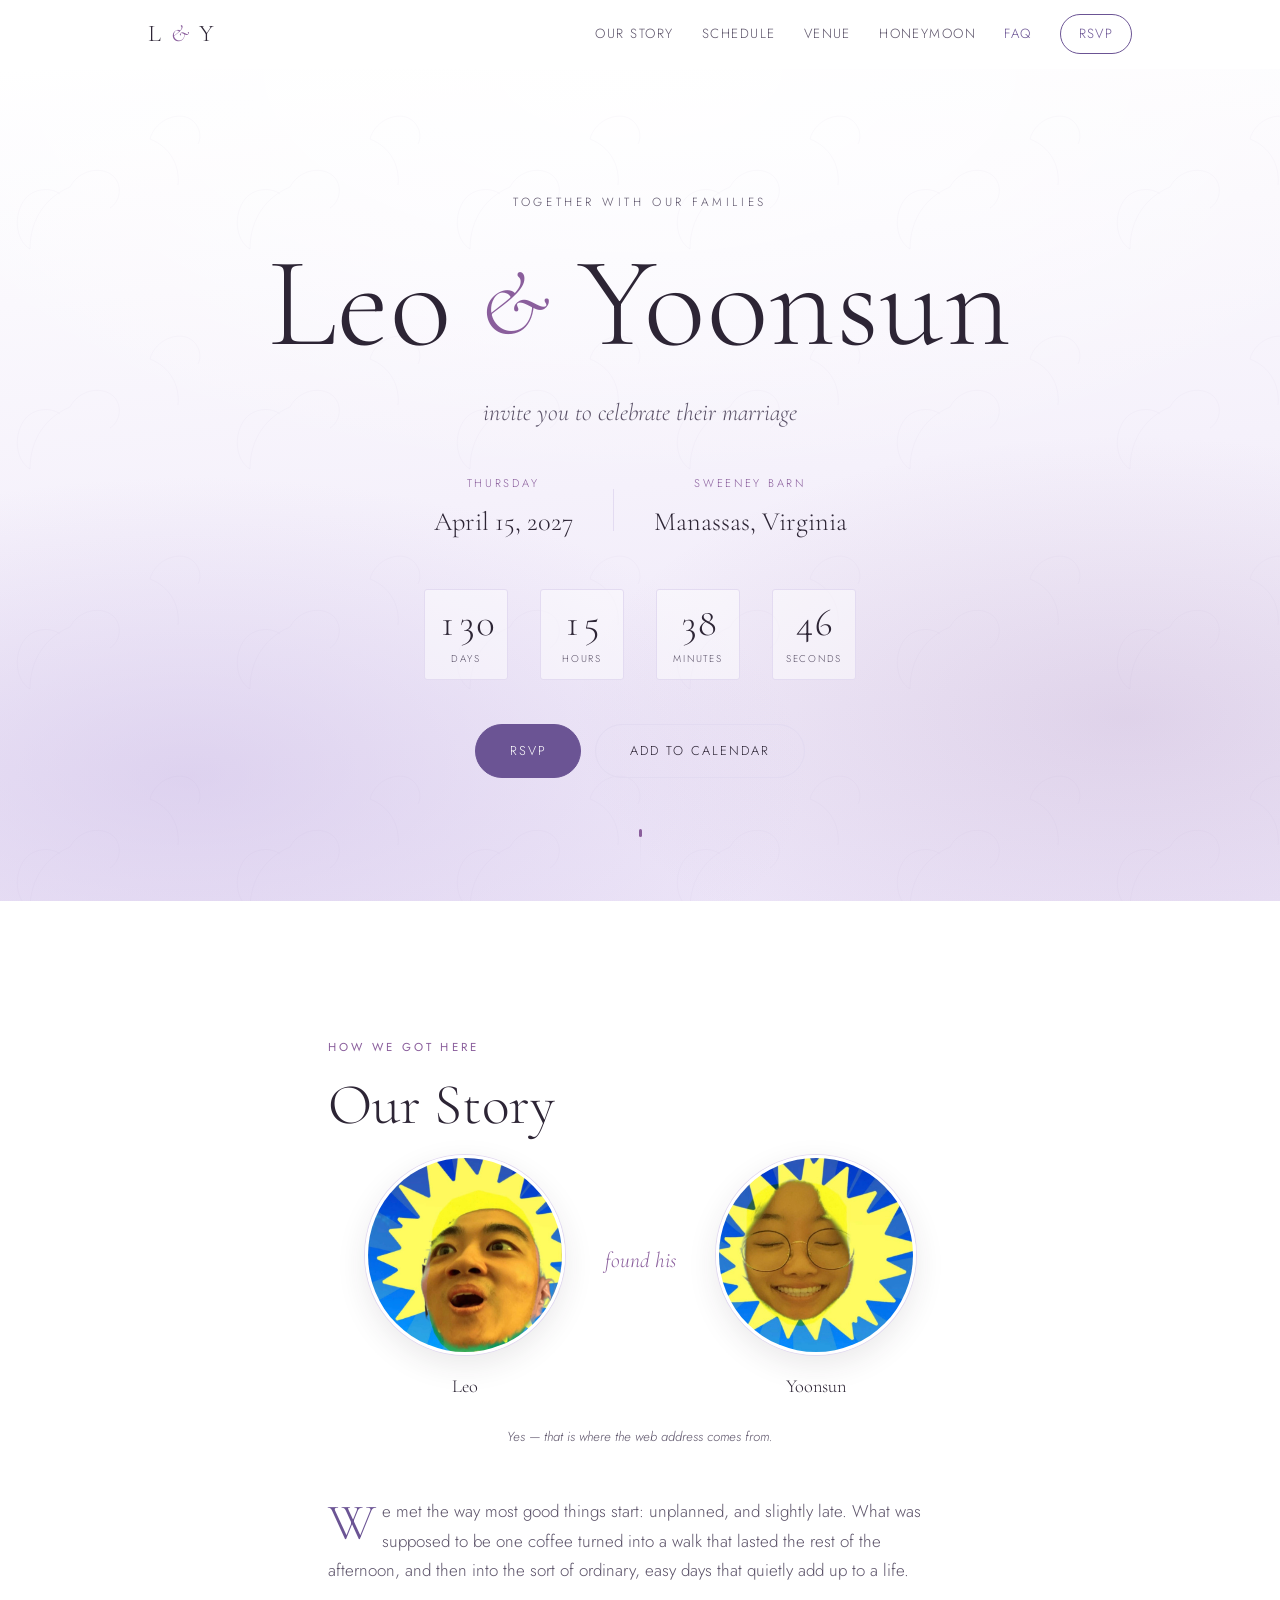
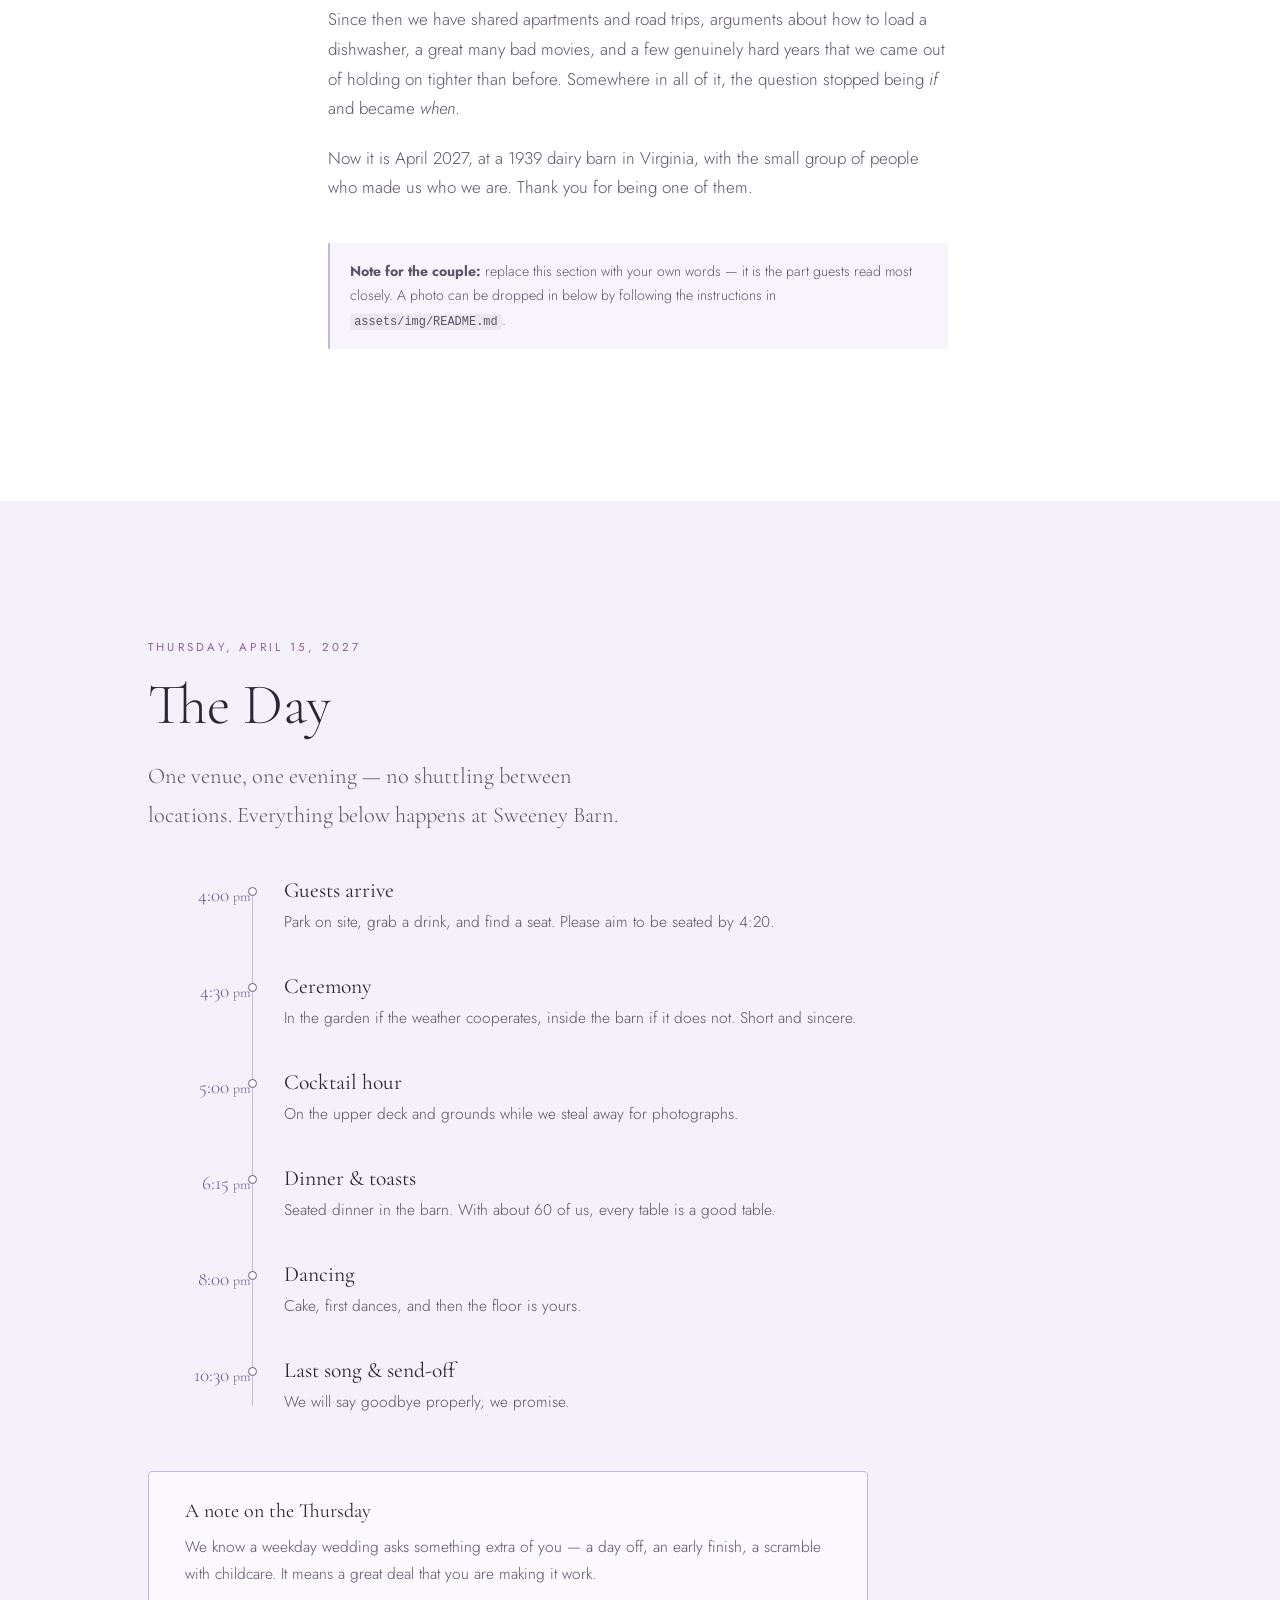
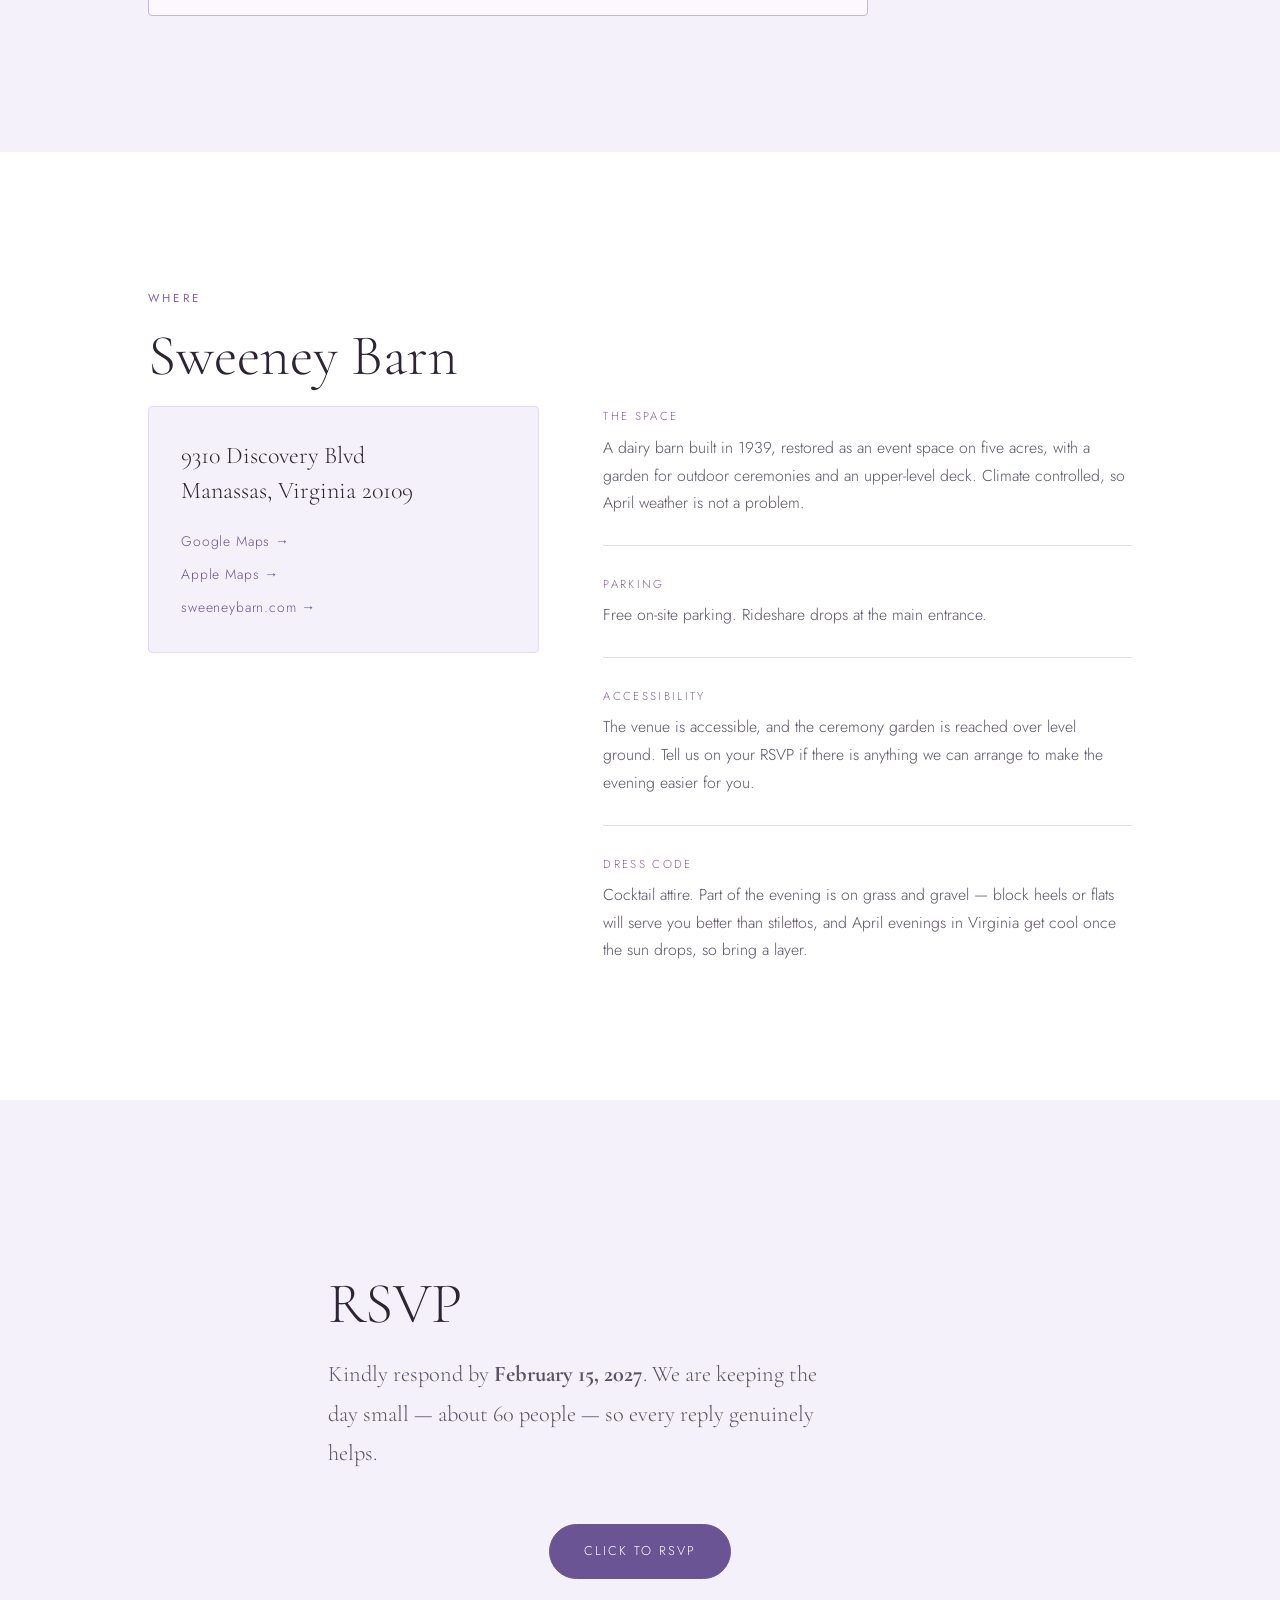
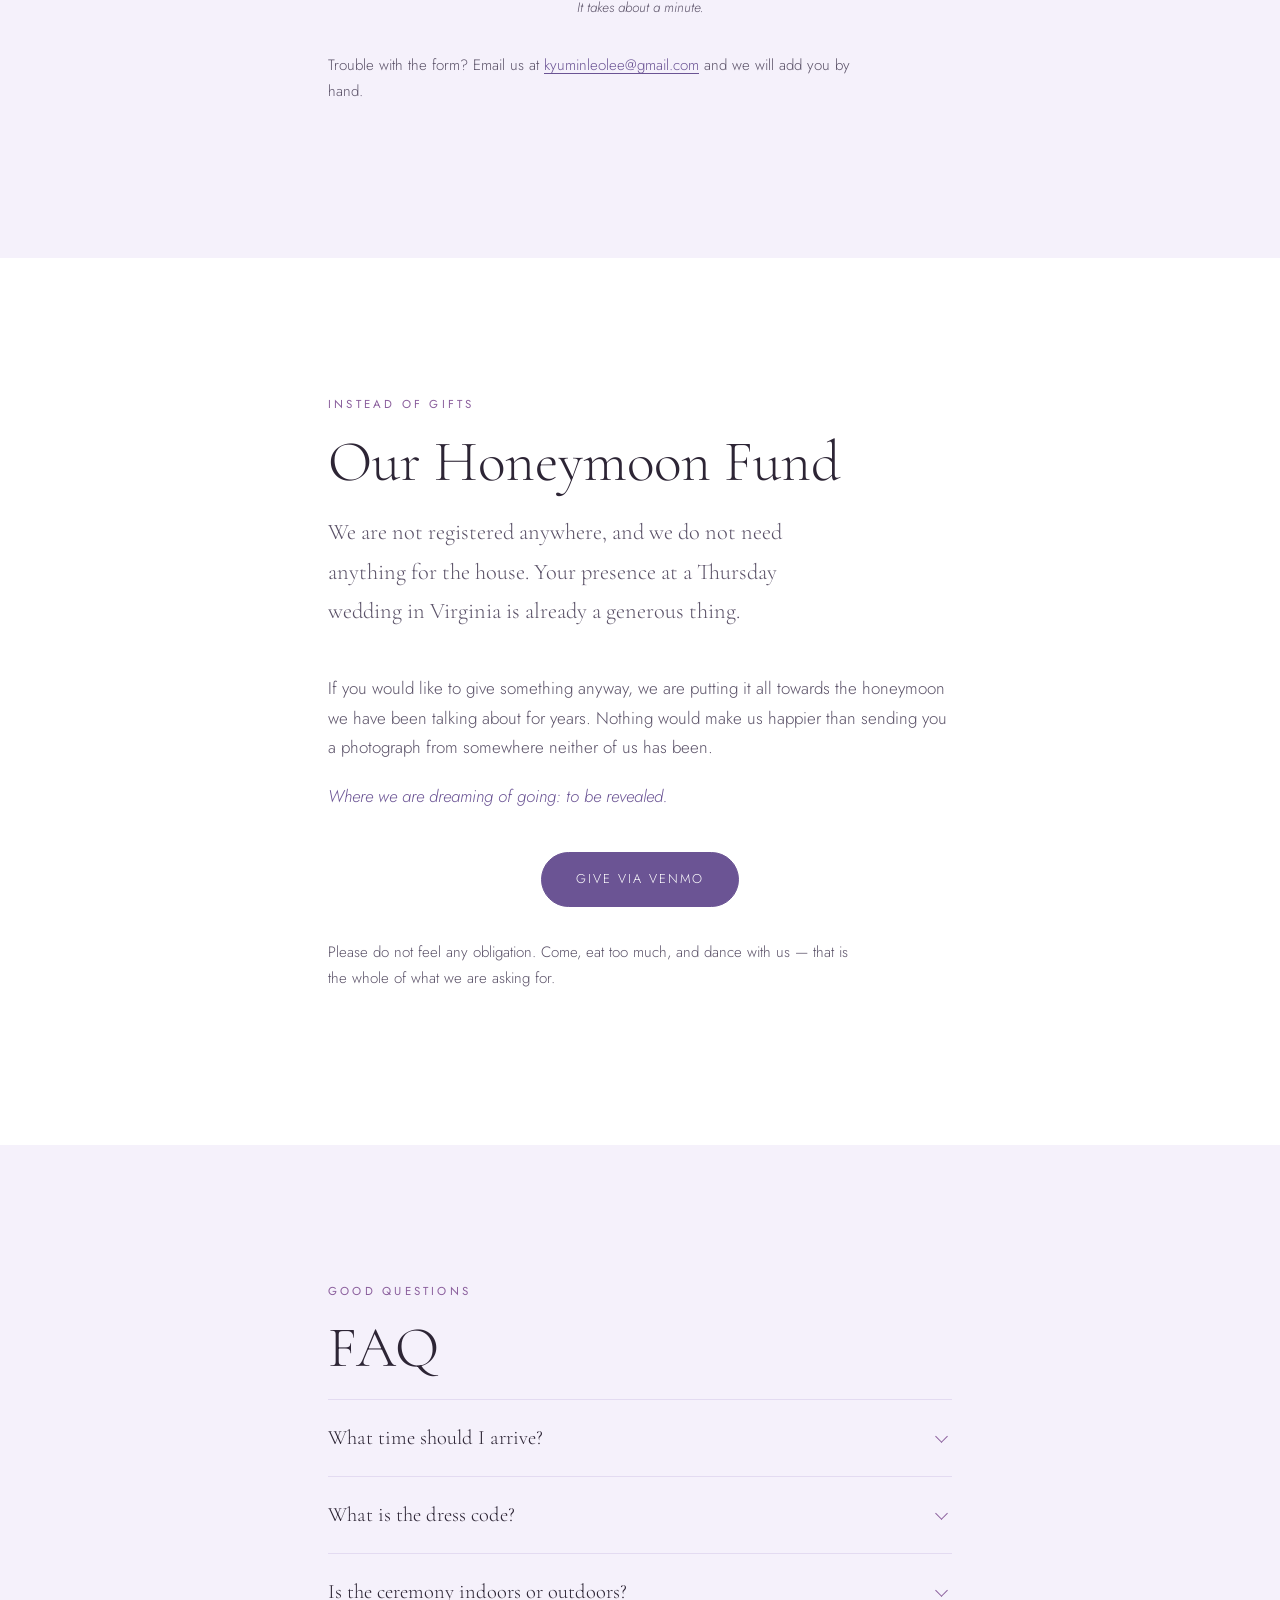
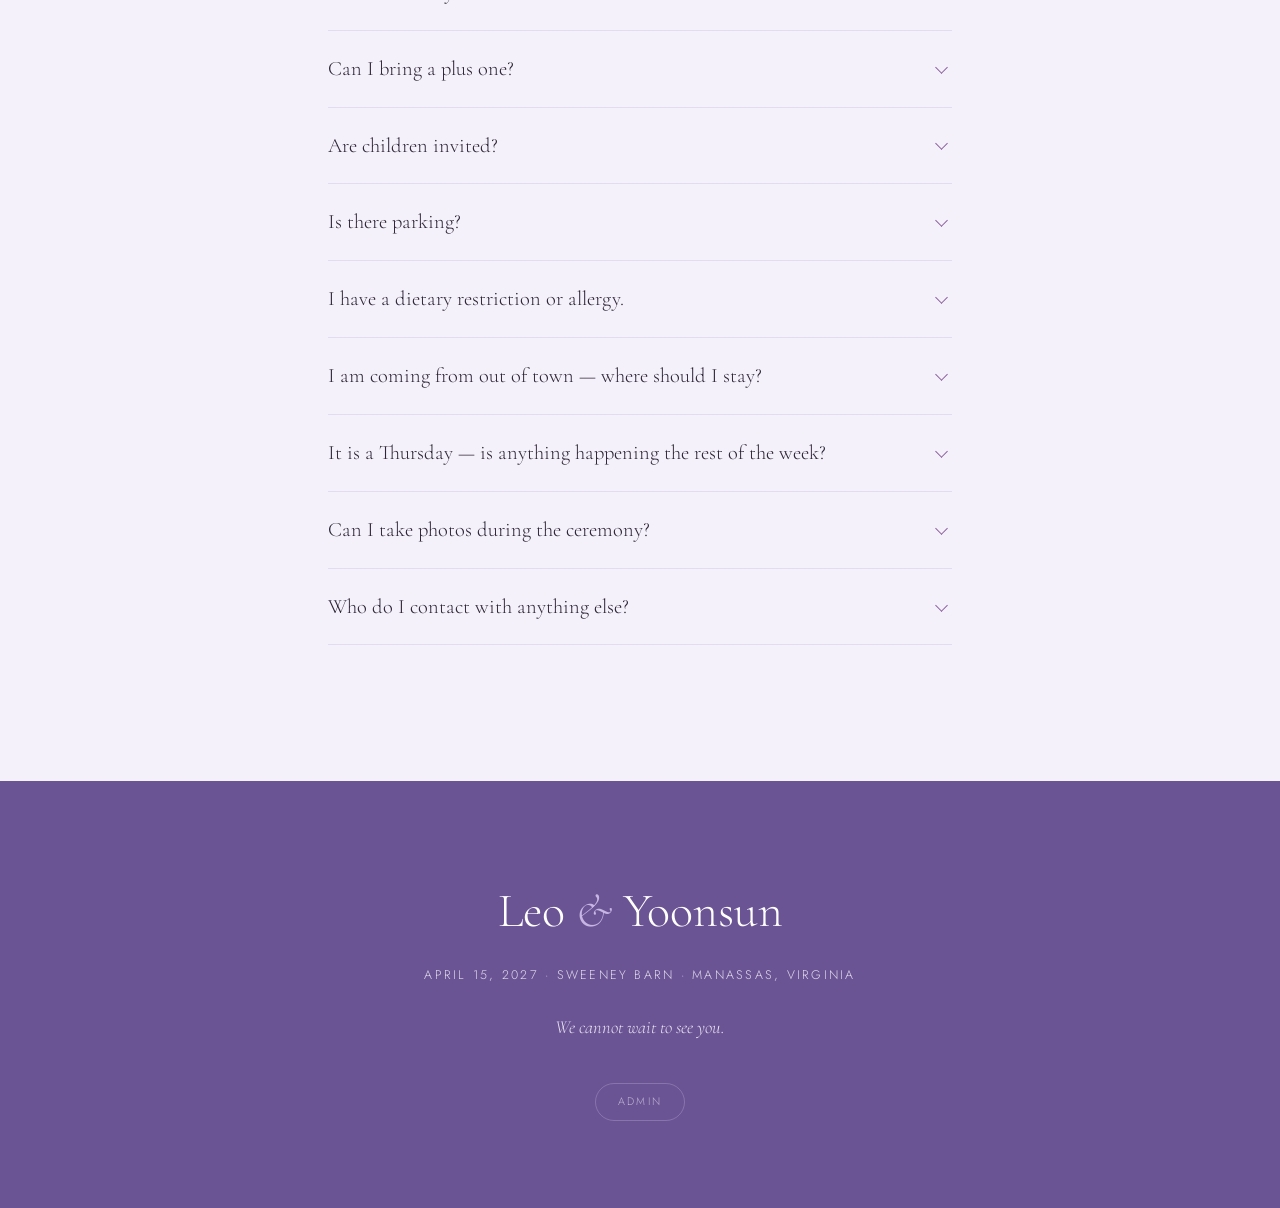
==== commit d1283ec6: "Show only the questions the Google Form actually has The form was written around eight questions; th" ====
--- a/index.html
+++ b/index.html
@@ -27,7 +27,7 @@
 <link rel="preconnect" href="https://fonts.gstatic.com" crossorigin>
 <link href="https://fonts.googleapis.com/css2?family=Cormorant+Garamond:ital,wght@0,300;0,400;0,500;0,600;1,300;1,400&family=Jost:wght@300;400;500&display=swap" rel="stylesheet">
 
-<link rel="stylesheet" href="assets/css/styles.css?v=12">
+<link rel="stylesheet" href="assets/css/styles.css?v=13">
 </head>
 <body>
 
@@ -410,7 +410,7 @@
   </div>
 </footer>
 
-<script src="assets/js/config.js?v=12"></script>
-<script src="assets/js/main.js?v=12"></script>
+<script src="assets/js/config.js?v=13"></script>
+<script src="assets/js/main.js?v=13"></script>
 </body>
 </html>
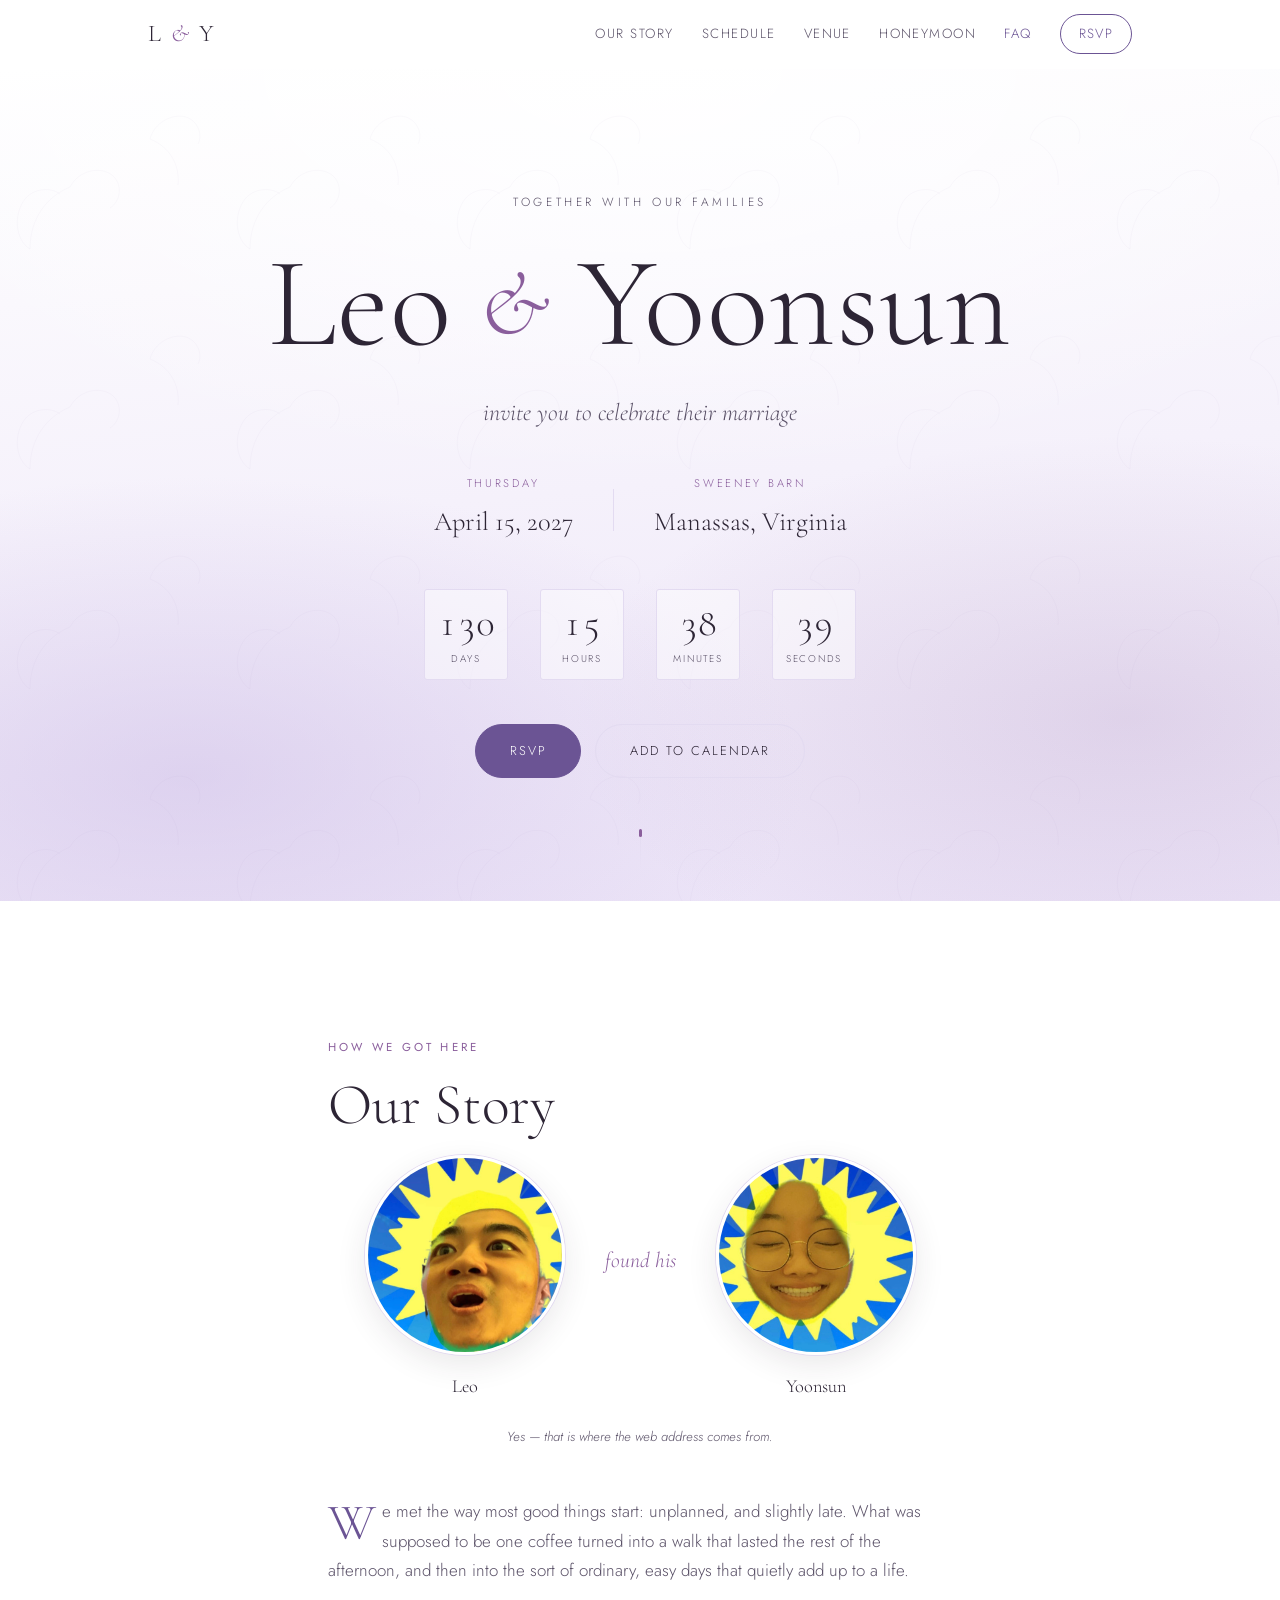
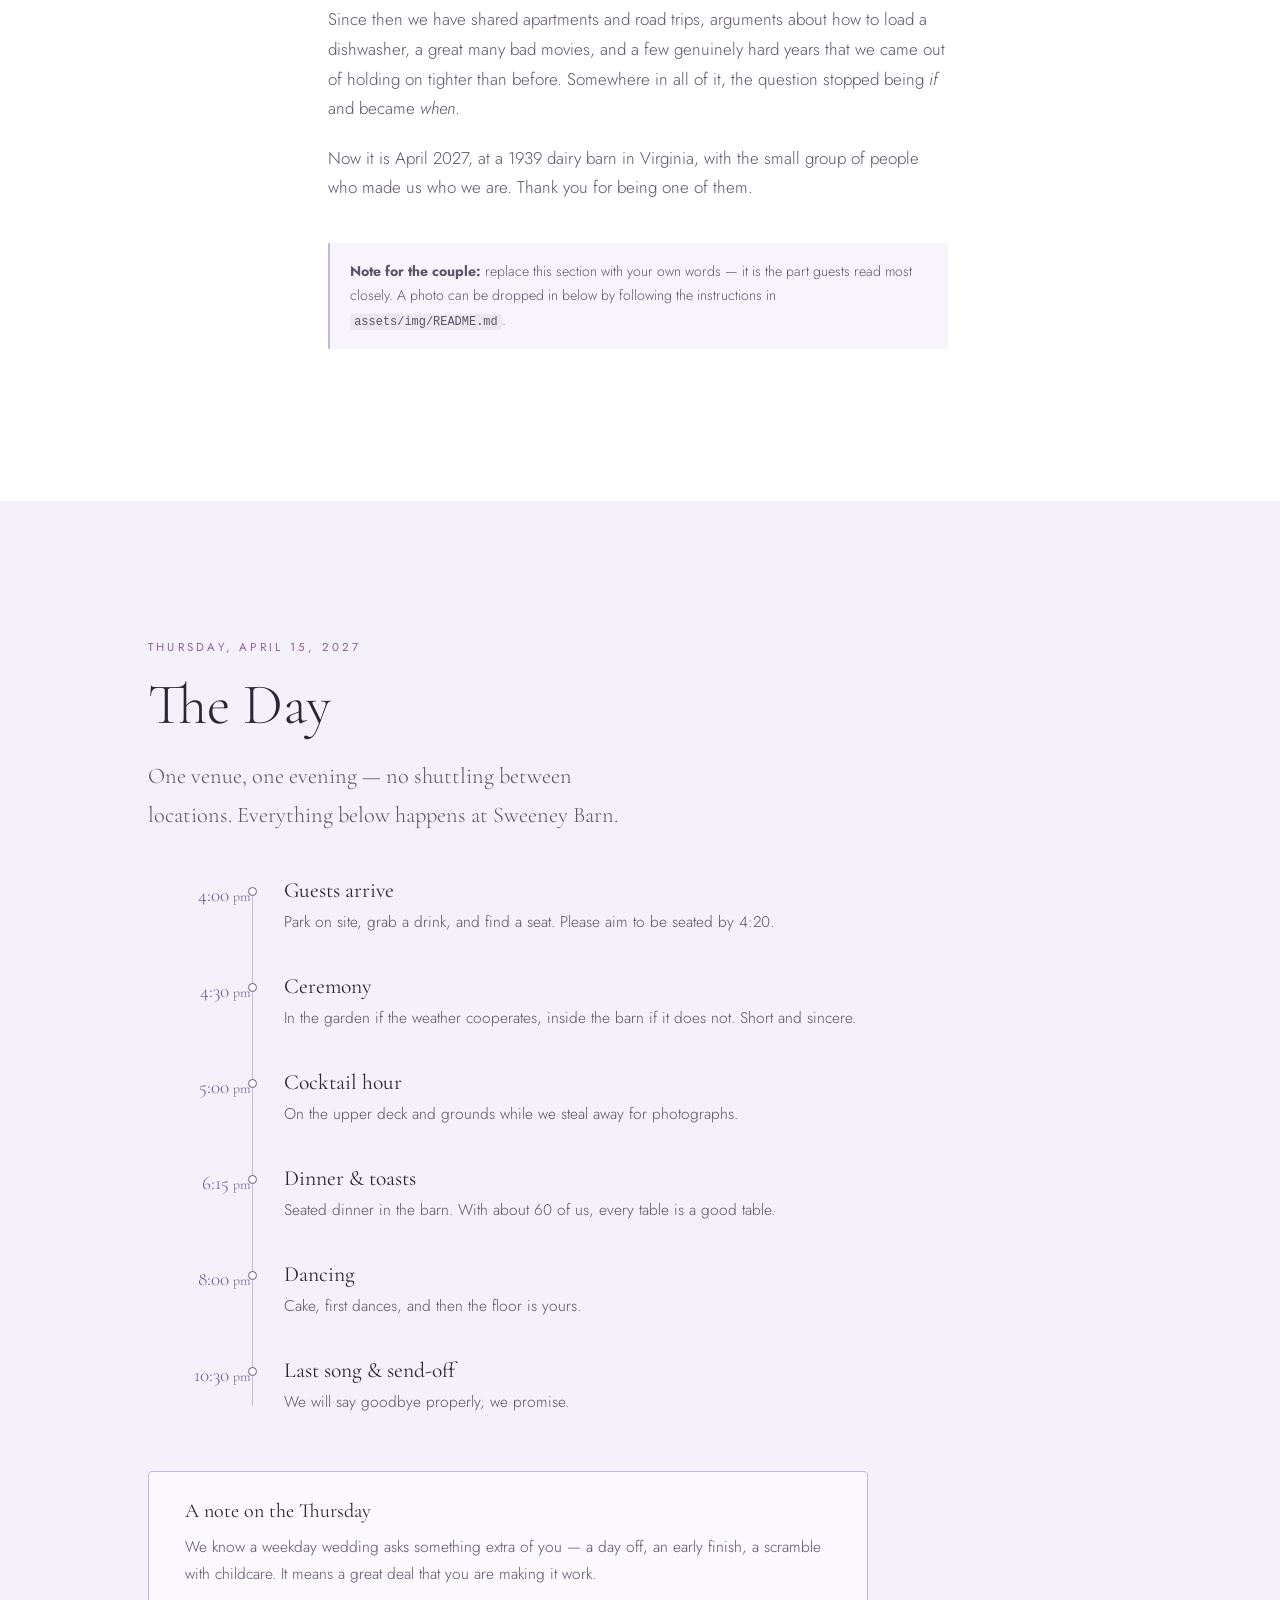
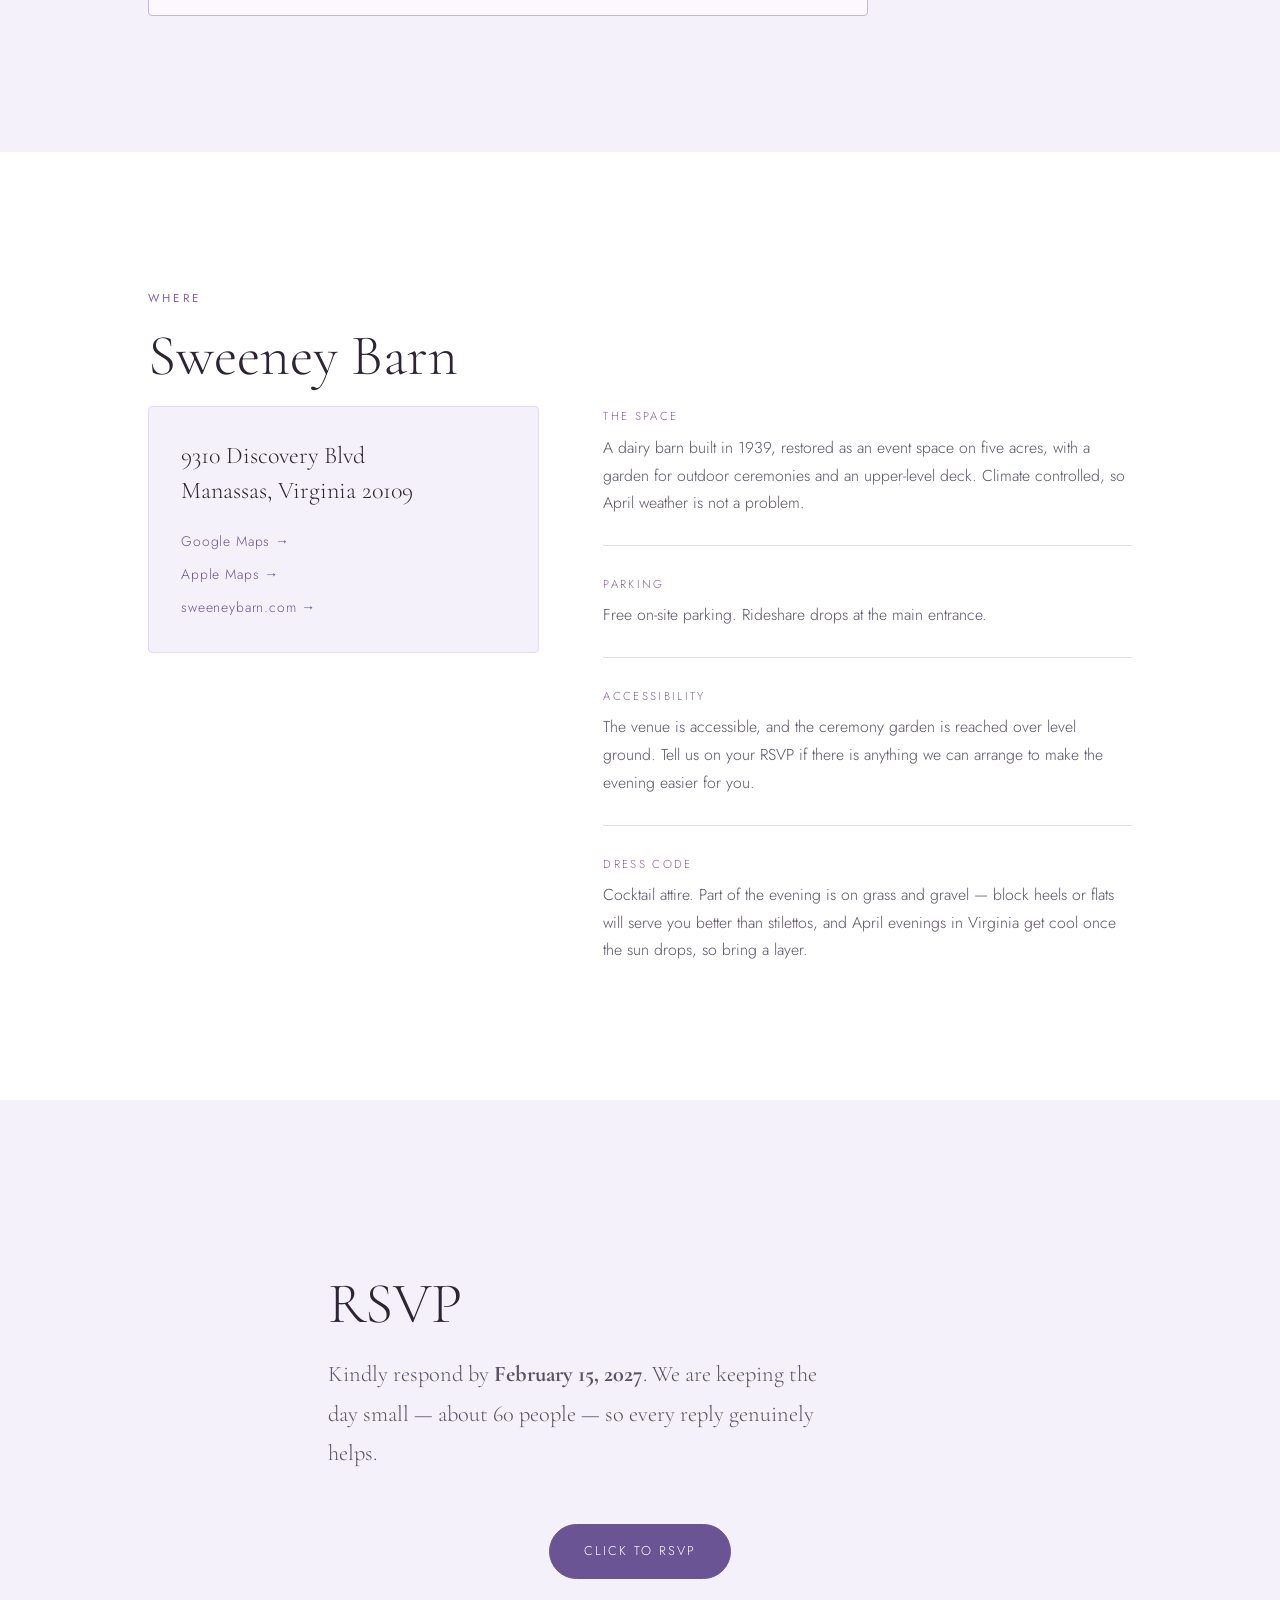
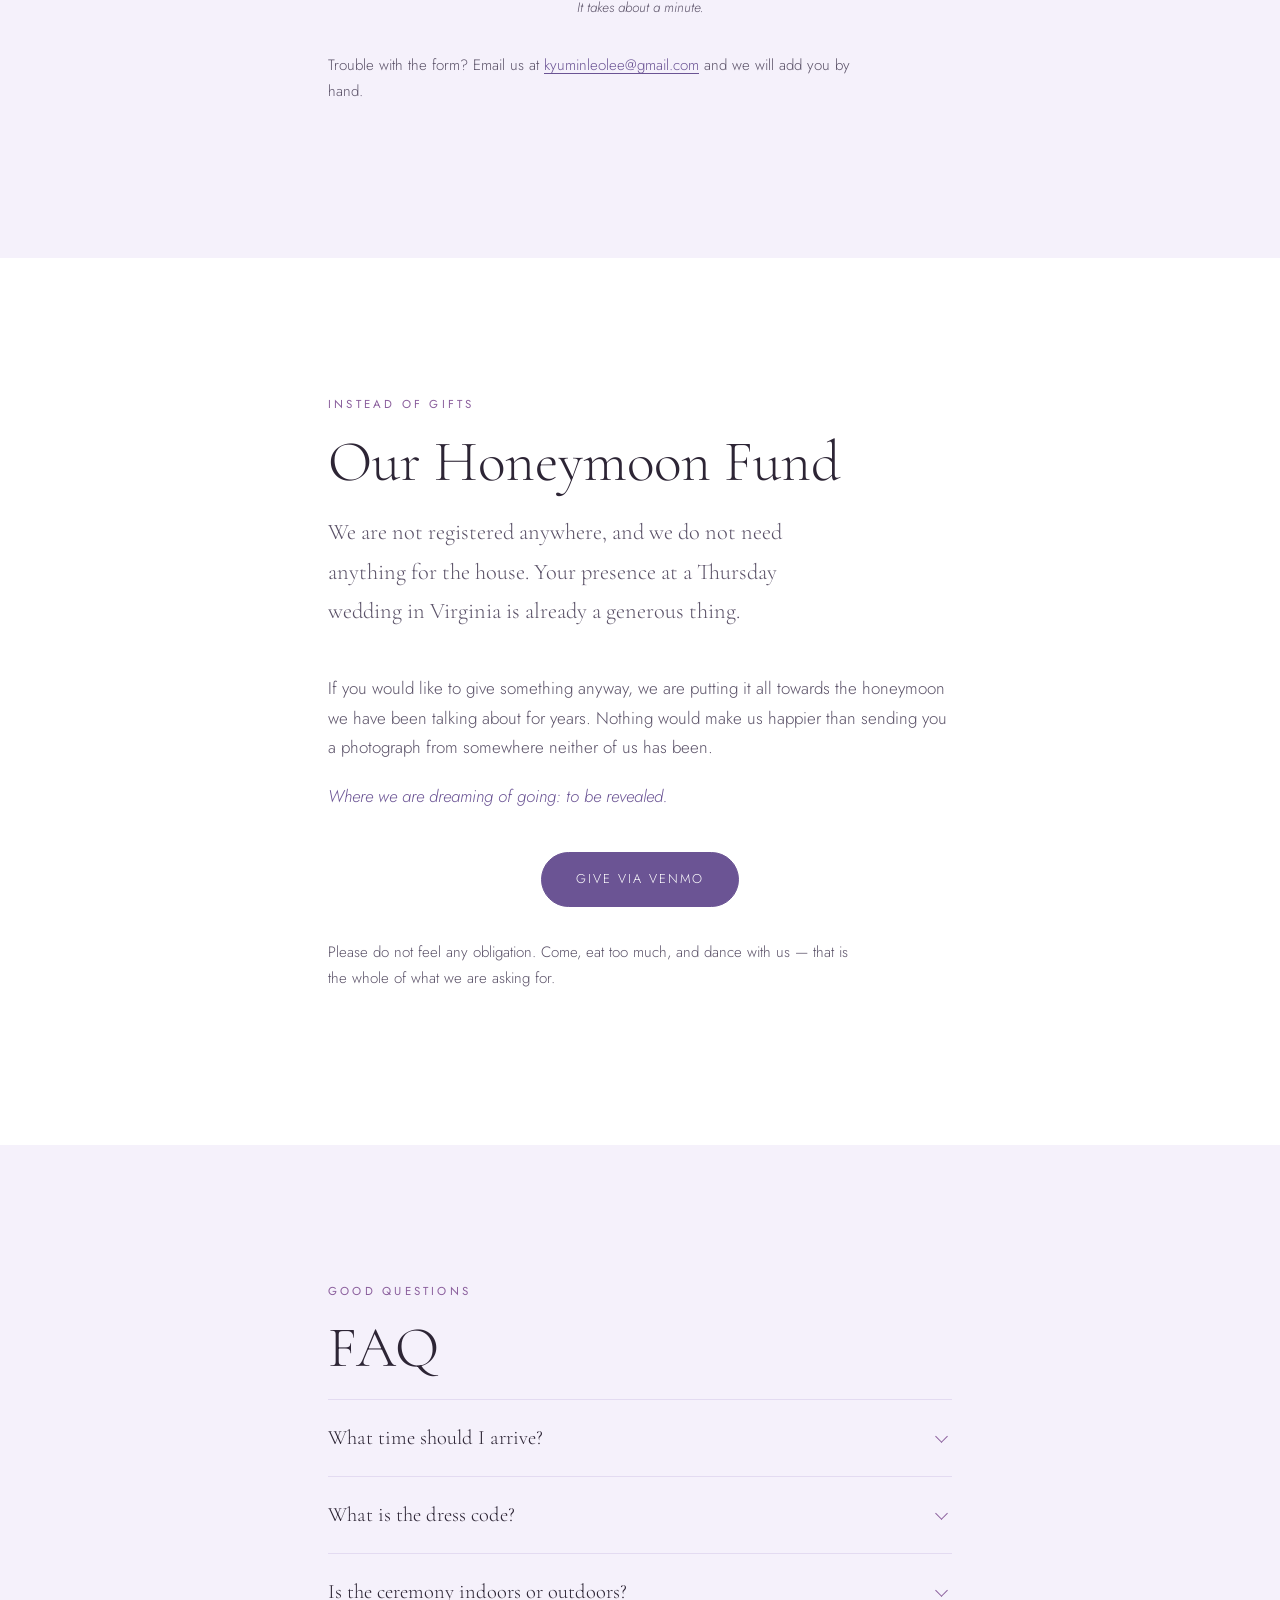
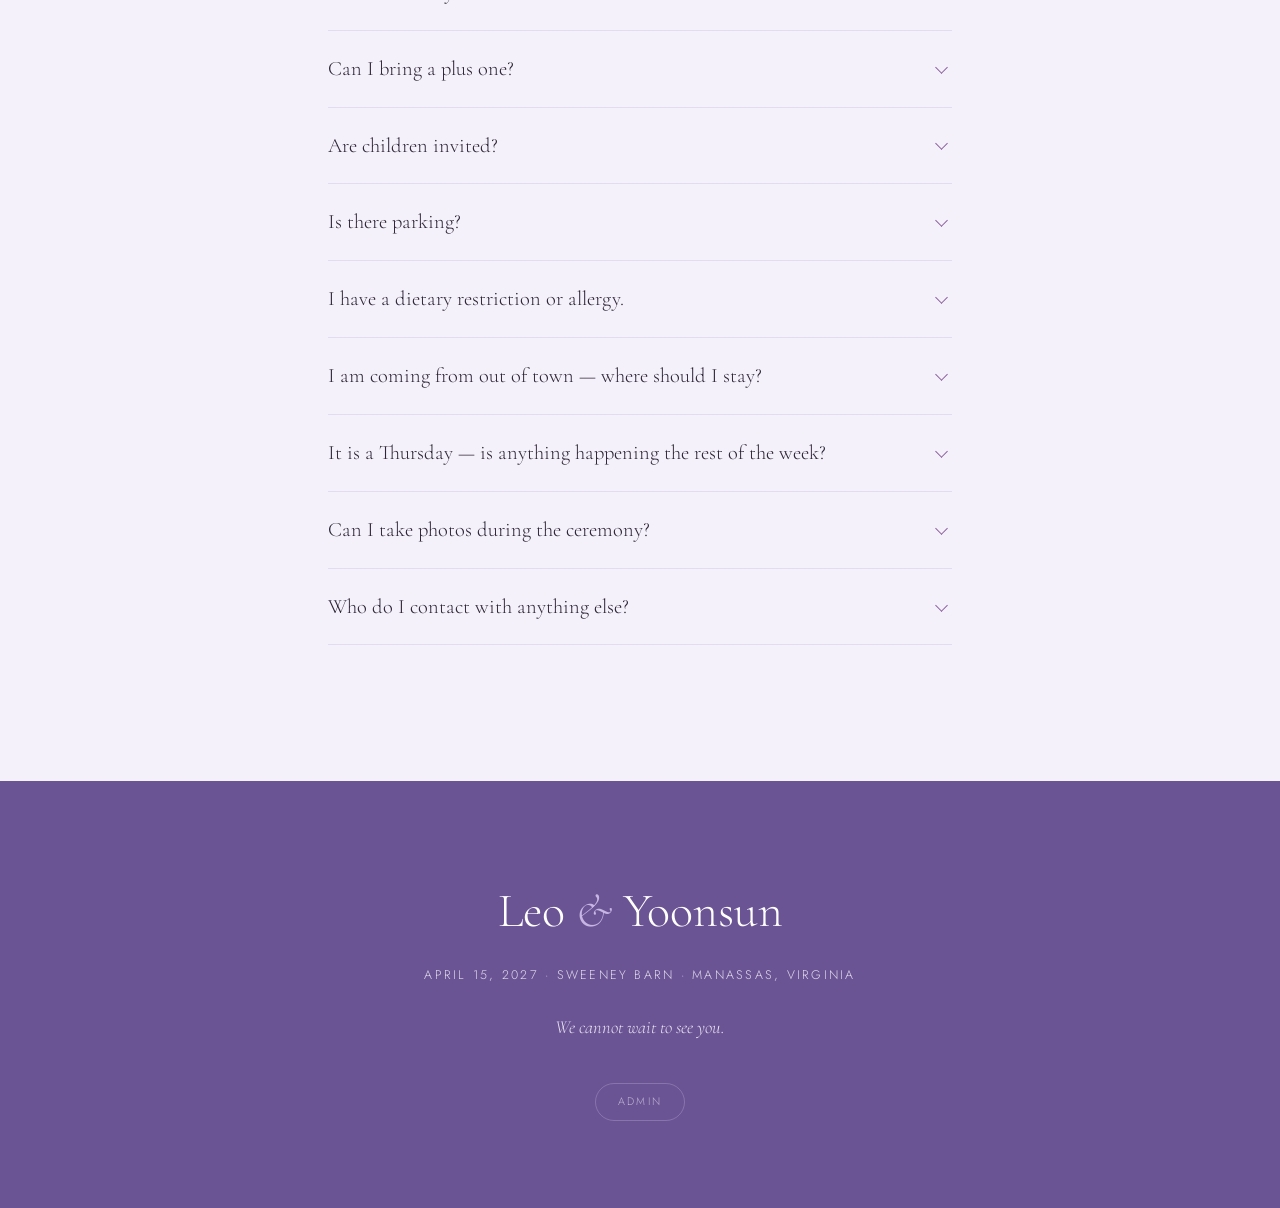
==== commit a3e84cdb: "Wire the RSVP form to the real five questions Entry ids mapped from the pre-filled link, in form ord" ====
--- a/index.html
+++ b/index.html
@@ -27,7 +27,7 @@
 <link rel="preconnect" href="https://fonts.gstatic.com" crossorigin>
 <link href="https://fonts.googleapis.com/css2?family=Cormorant+Garamond:ital,wght@0,300;0,400;0,500;0,600;1,300;1,400&family=Jost:wght@300;400;500&display=swap" rel="stylesheet">
 
-<link rel="stylesheet" href="assets/css/styles.css?v=13">
+<link rel="stylesheet" href="assets/css/styles.css?v=14">
 </head>
 <body>
 
@@ -410,7 +410,7 @@
   </div>
 </footer>
 
-<script src="assets/js/config.js?v=13"></script>
-<script src="assets/js/main.js?v=13"></script>
+<script src="assets/js/config.js?v=14"></script>
+<script src="assets/js/main.js?v=14"></script>
 </body>
 </html>
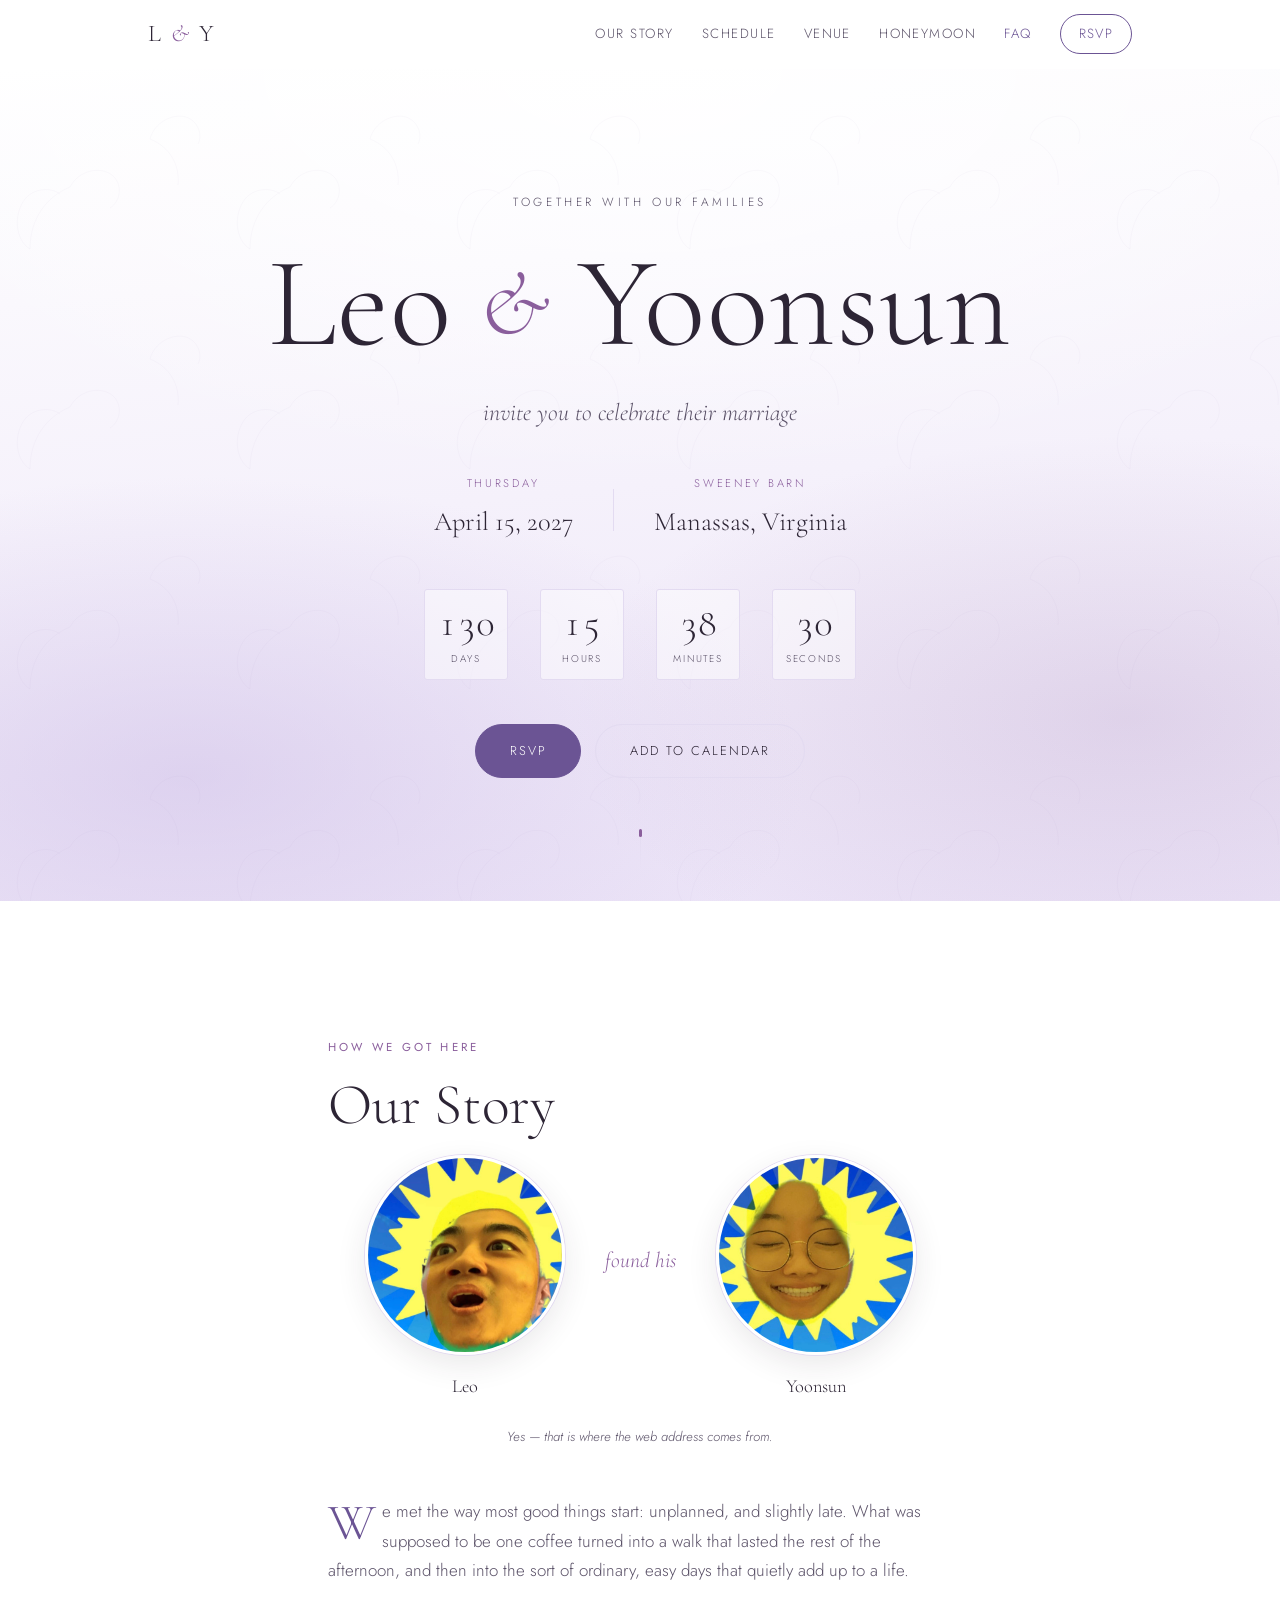
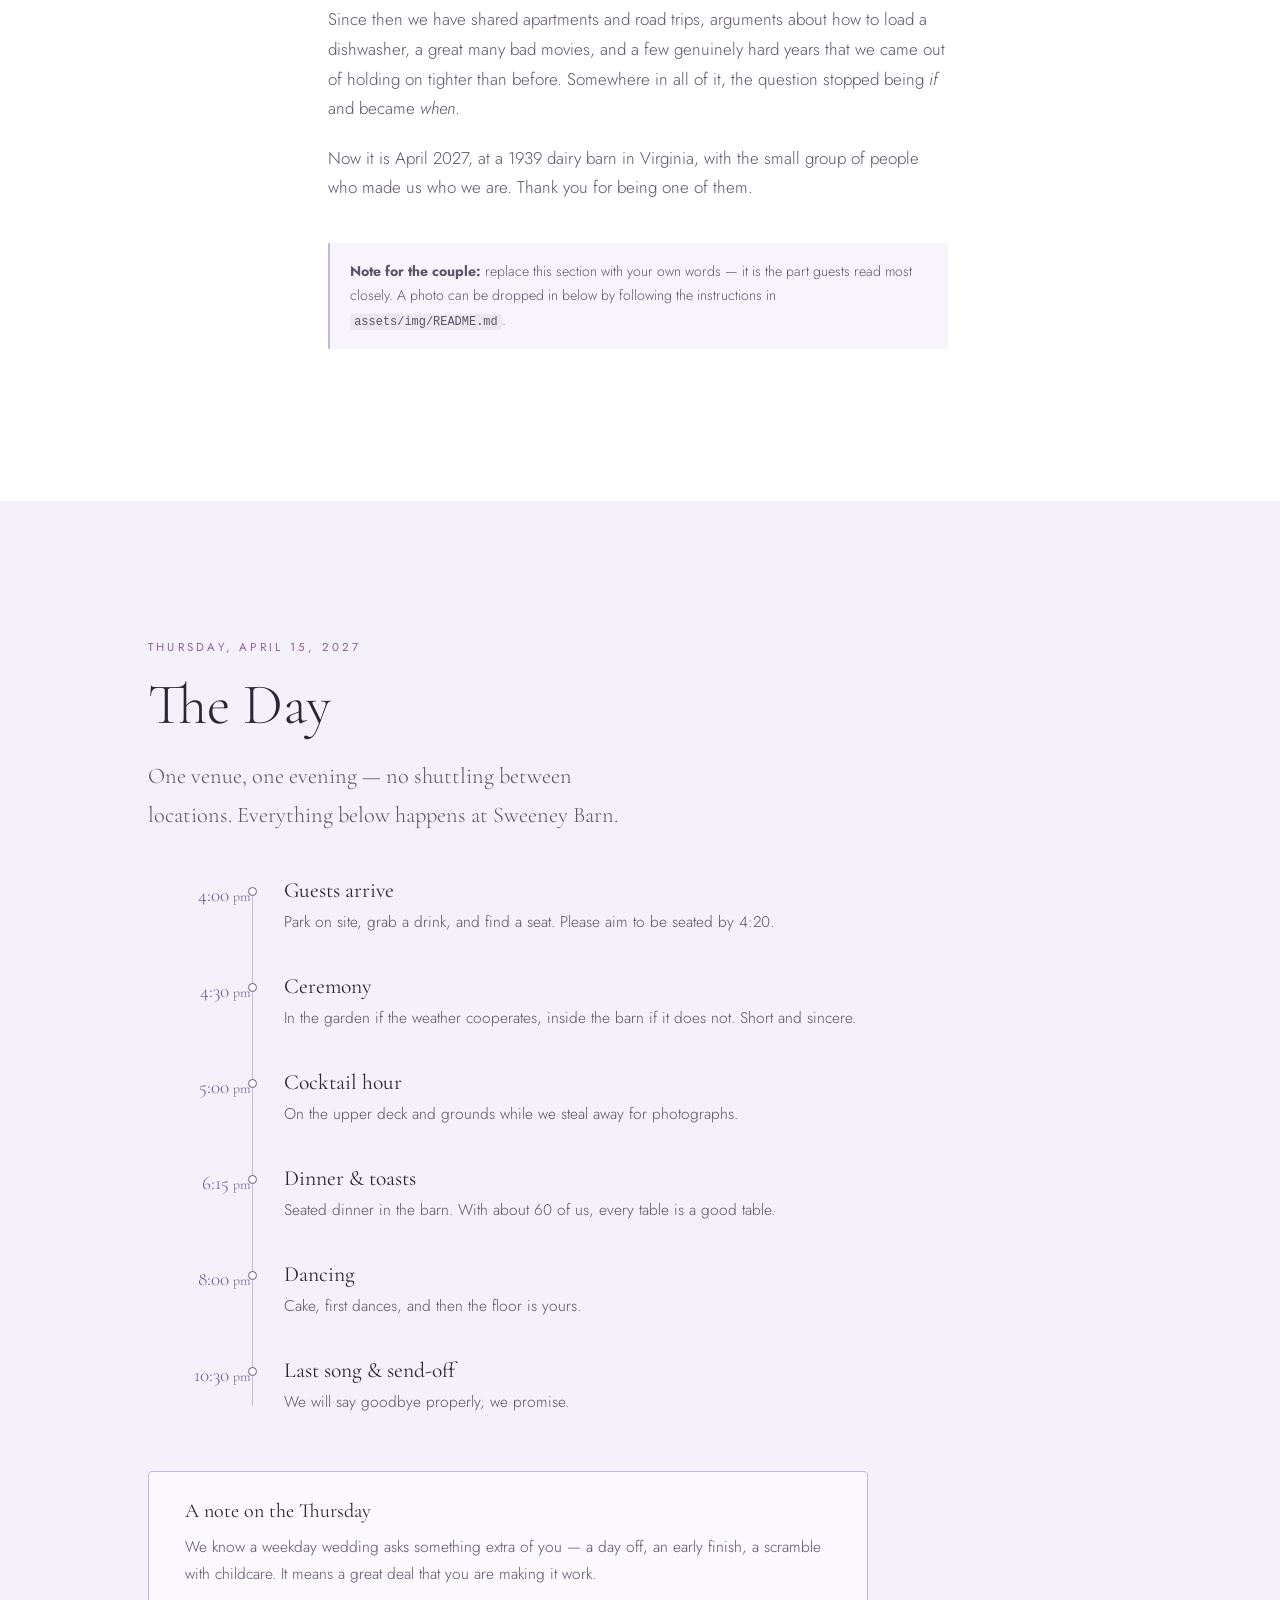
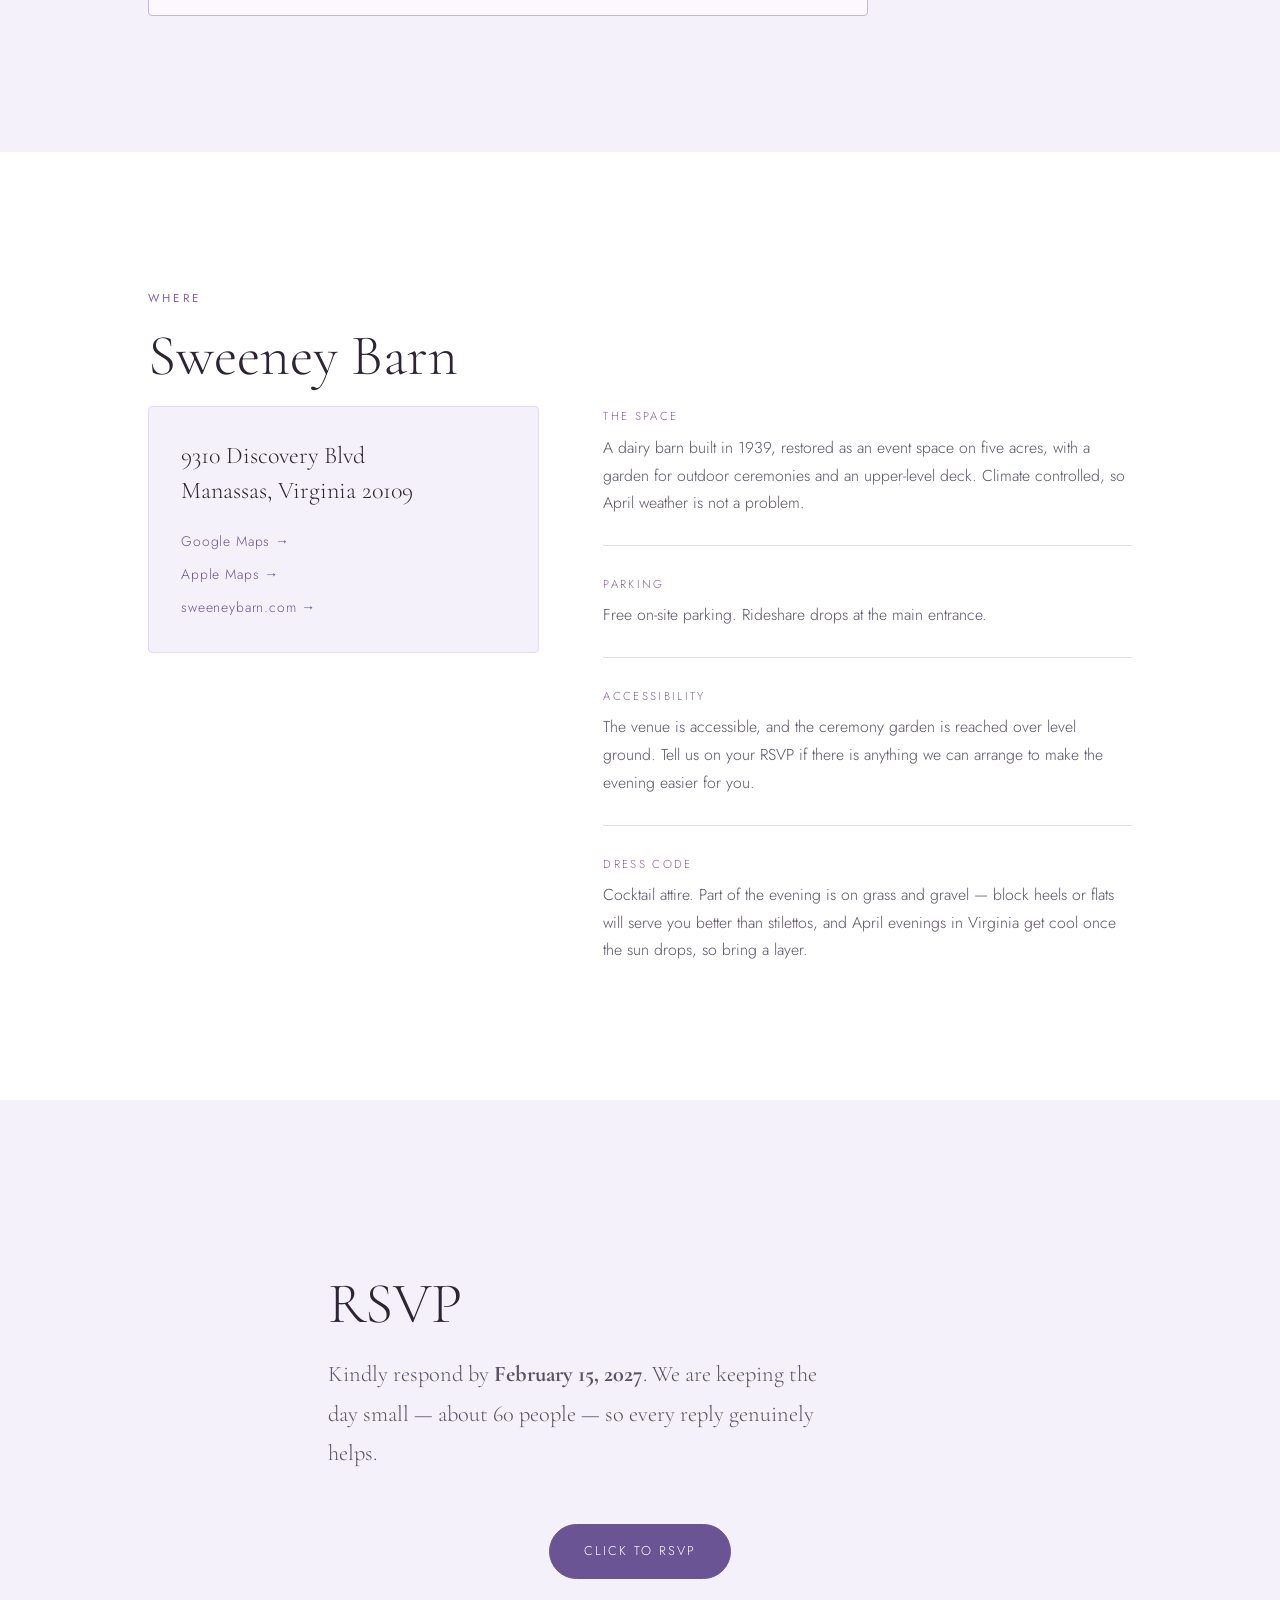
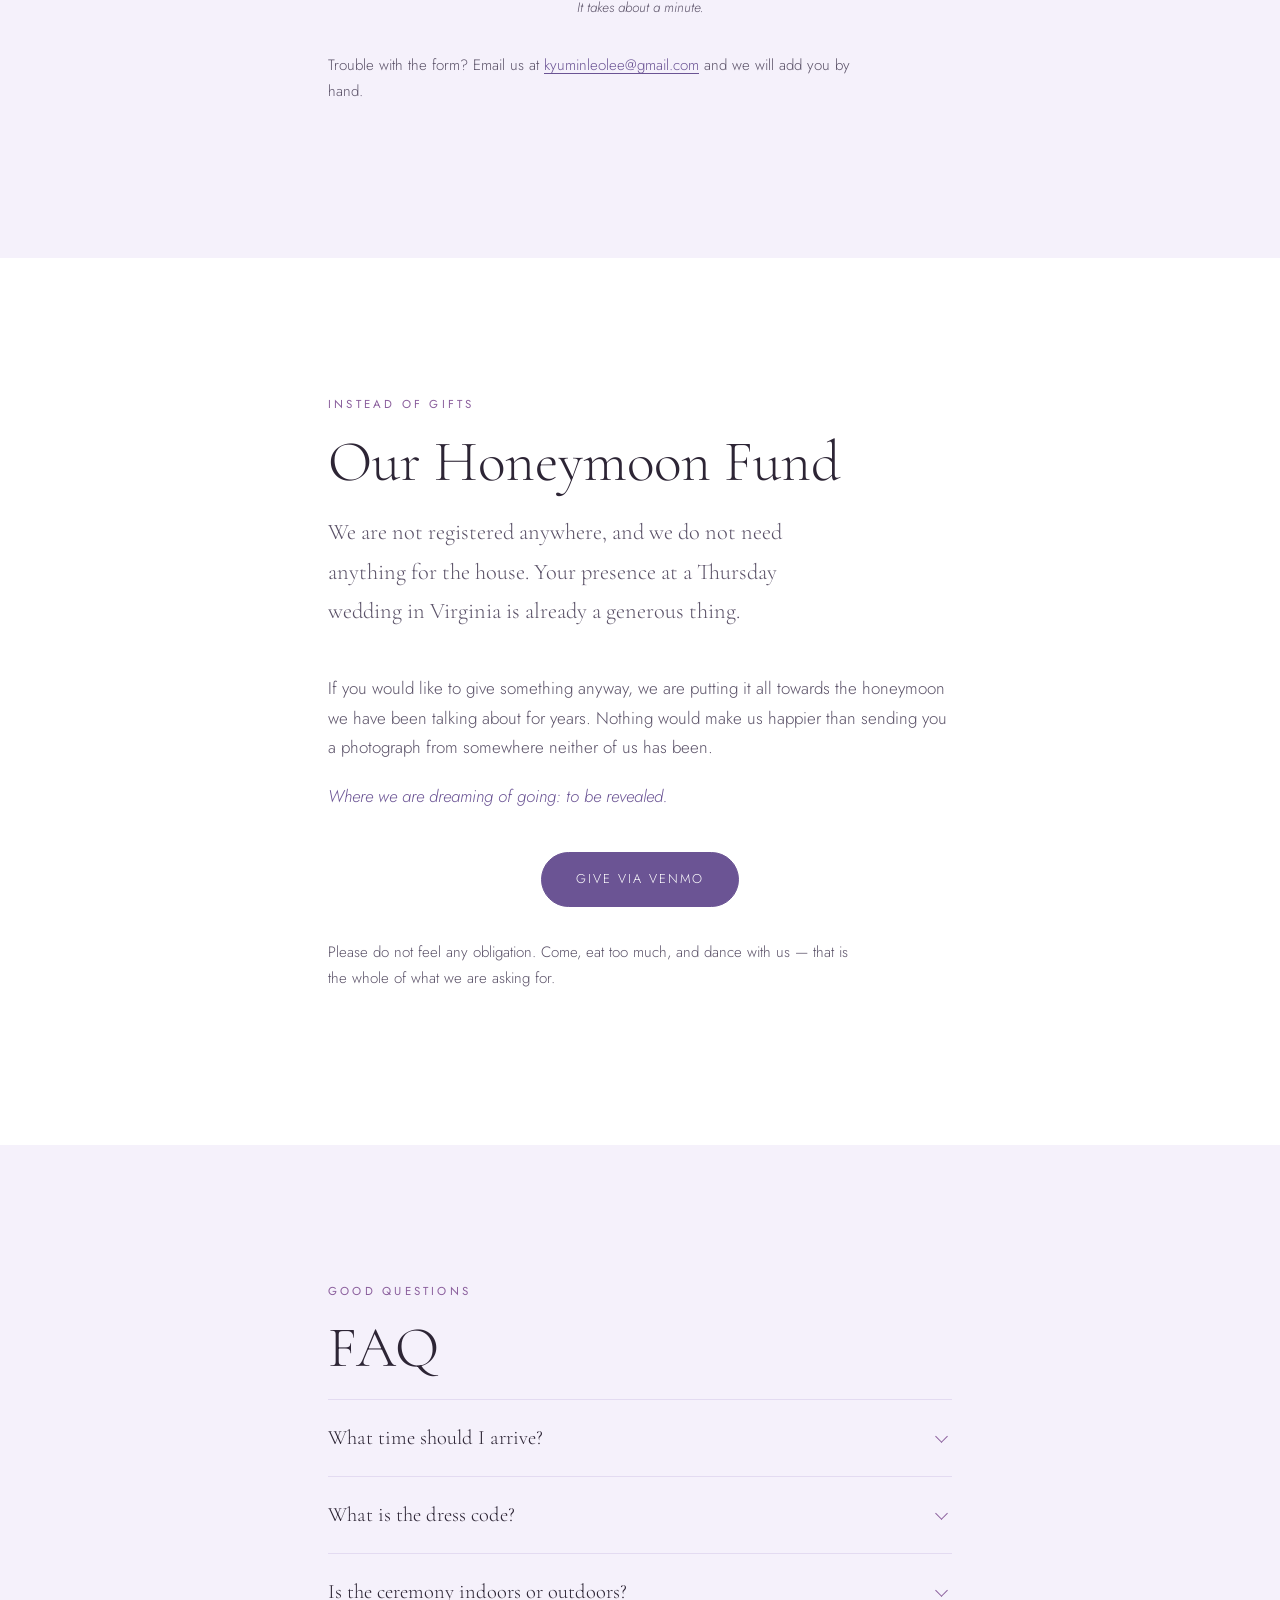
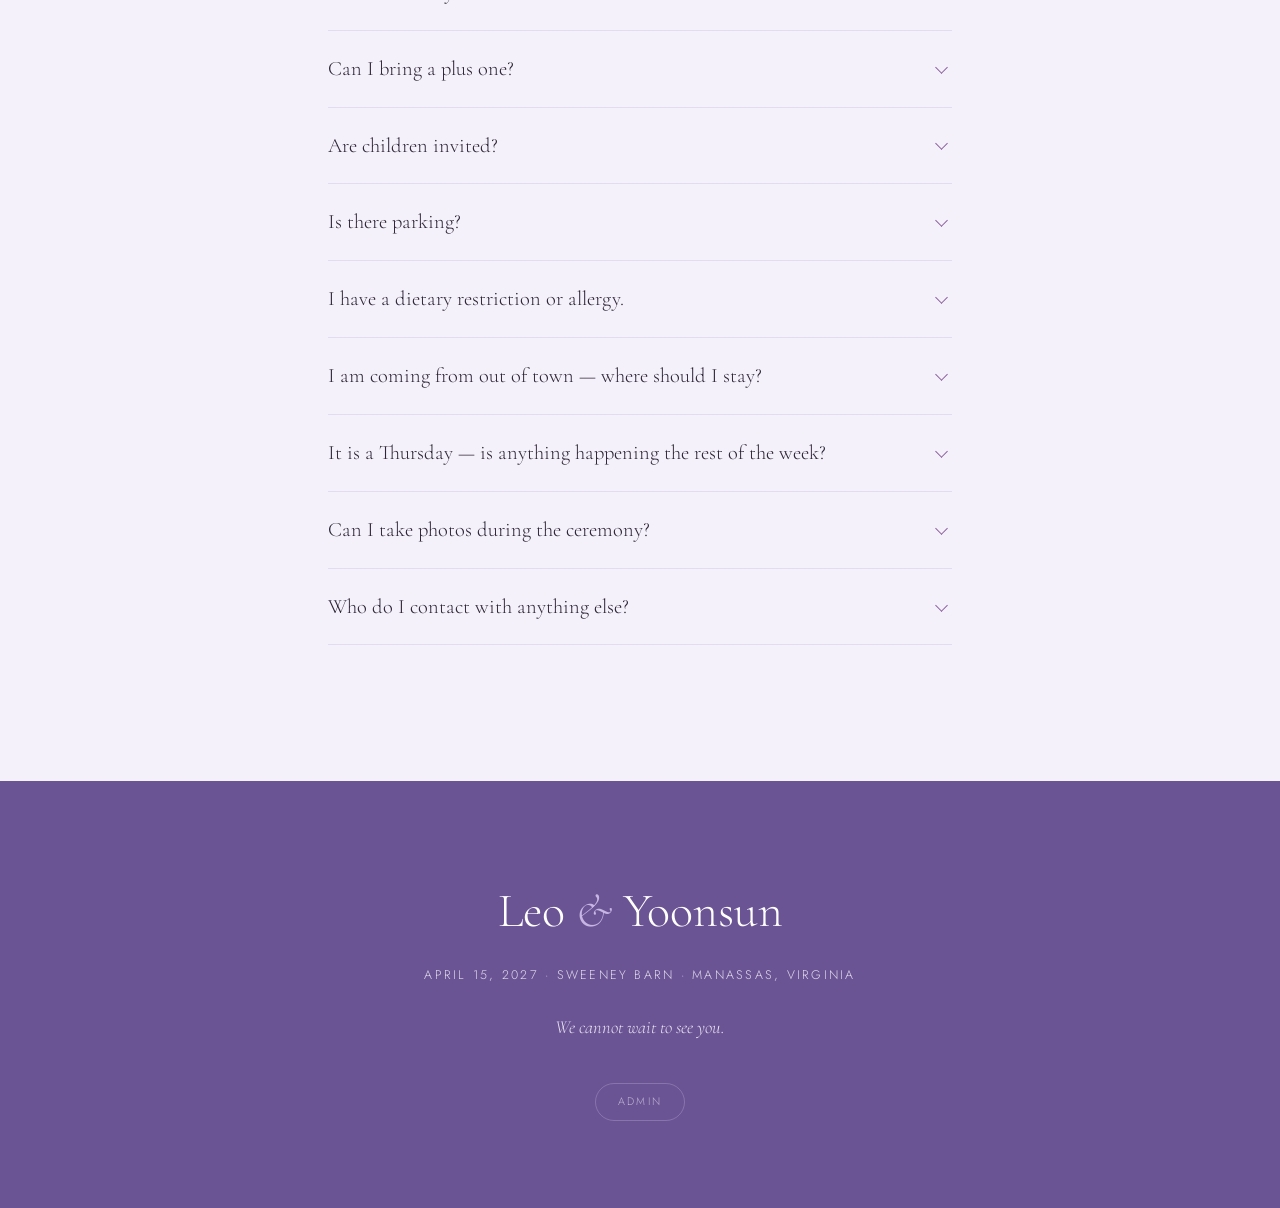
==== commit f79e2479: "Let the dashboard read a published sheet and refresh itself Paste the link from Publish to web once " ====
--- a/index.html
+++ b/index.html
@@ -27,7 +27,7 @@
 <link rel="preconnect" href="https://fonts.gstatic.com" crossorigin>
 <link href="https://fonts.googleapis.com/css2?family=Cormorant+Garamond:ital,wght@0,300;0,400;0,500;0,600;1,300;1,400&family=Jost:wght@300;400;500&display=swap" rel="stylesheet">
 
-<link rel="stylesheet" href="assets/css/styles.css?v=14">
+<link rel="stylesheet" href="assets/css/styles.css?v=15">
 </head>
 <body>
 
@@ -410,7 +410,7 @@
   </div>
 </footer>
 
-<script src="assets/js/config.js?v=14"></script>
-<script src="assets/js/main.js?v=14"></script>
+<script src="assets/js/config.js?v=15"></script>
+<script src="assets/js/main.js?v=15"></script>
 </body>
 </html>
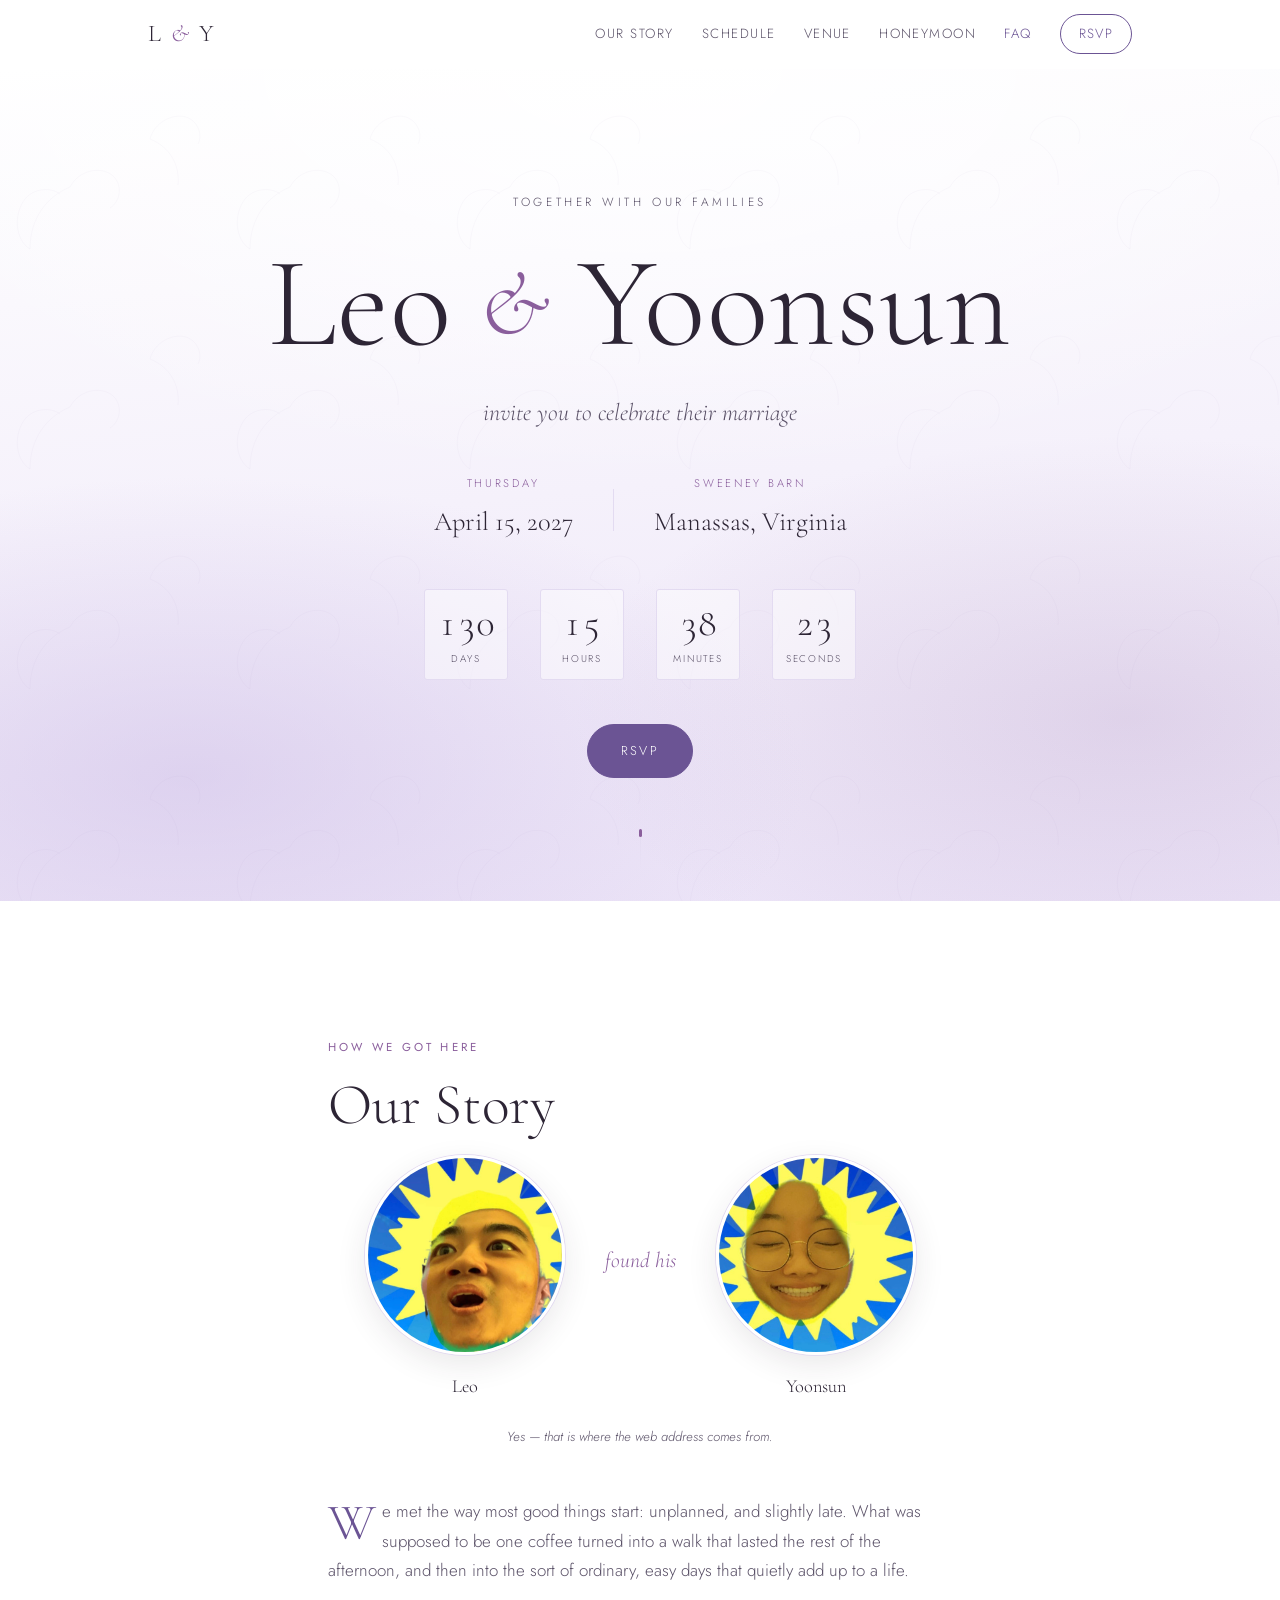
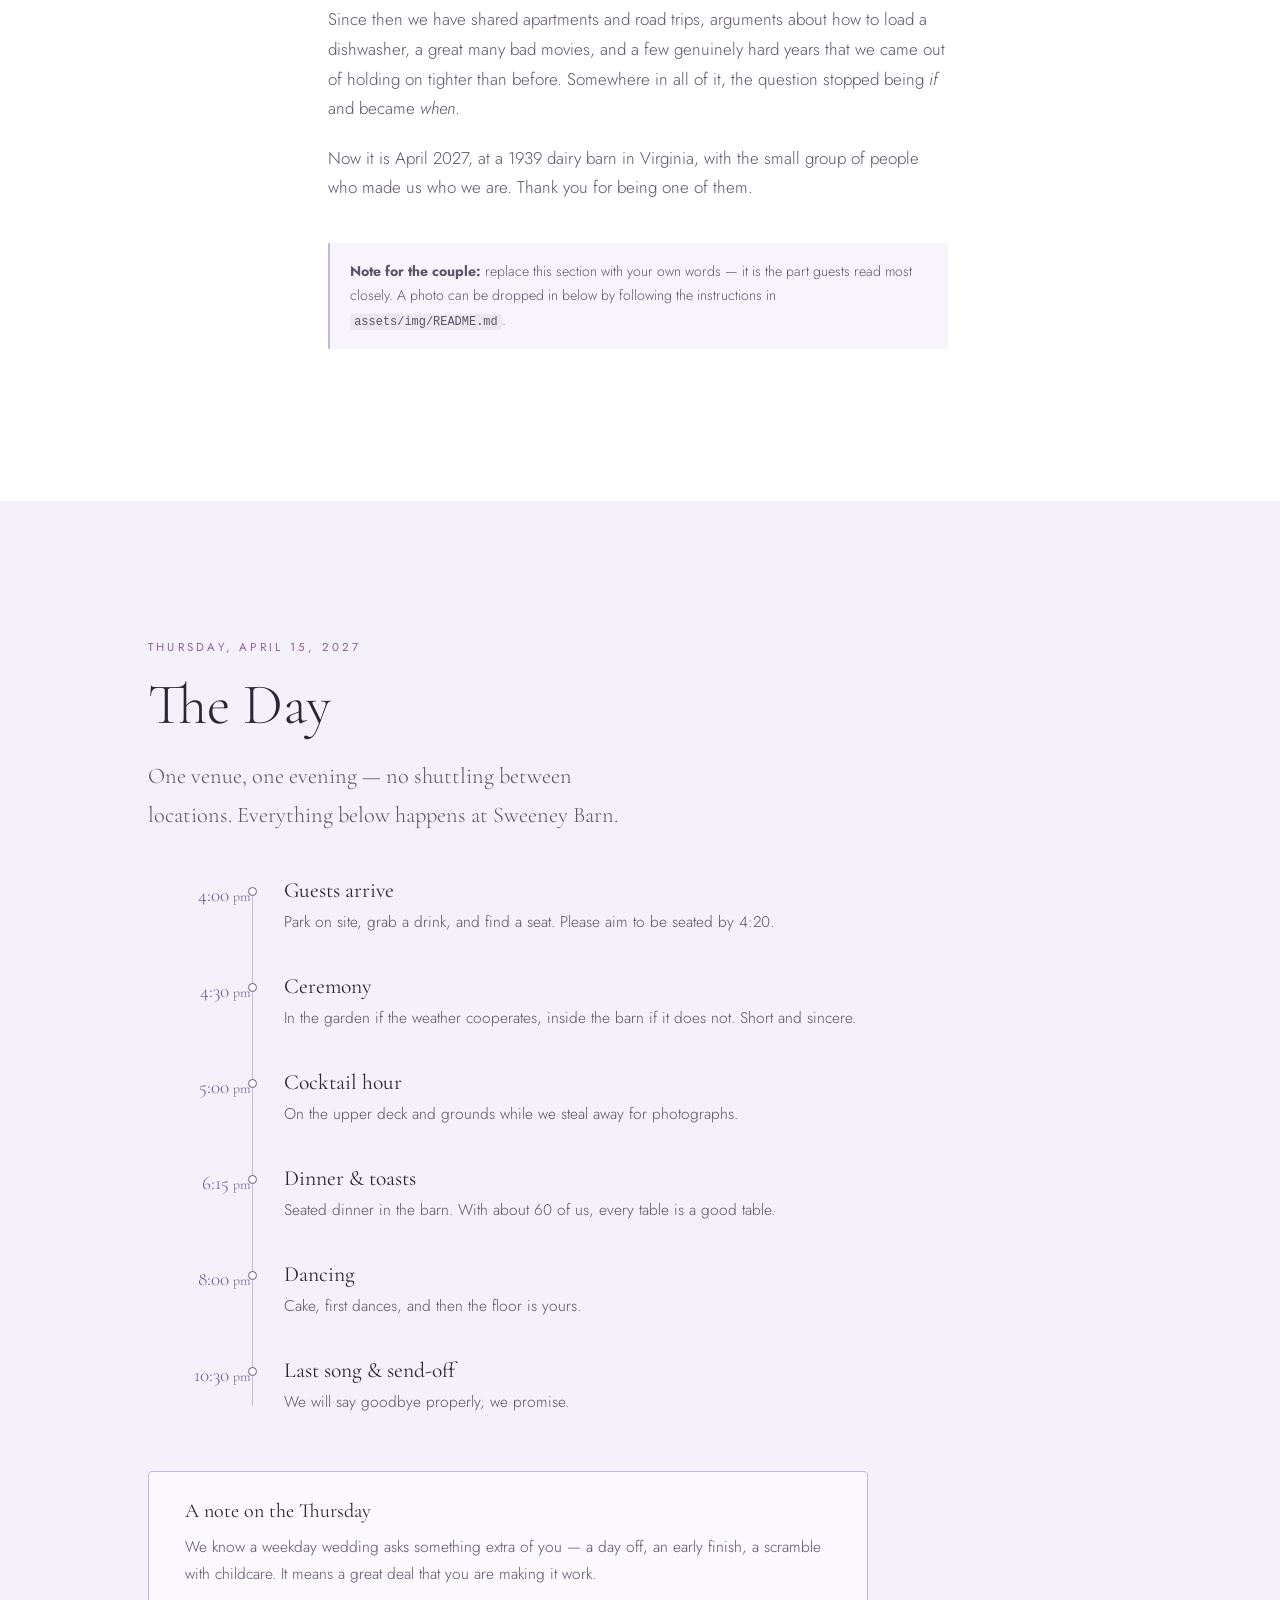
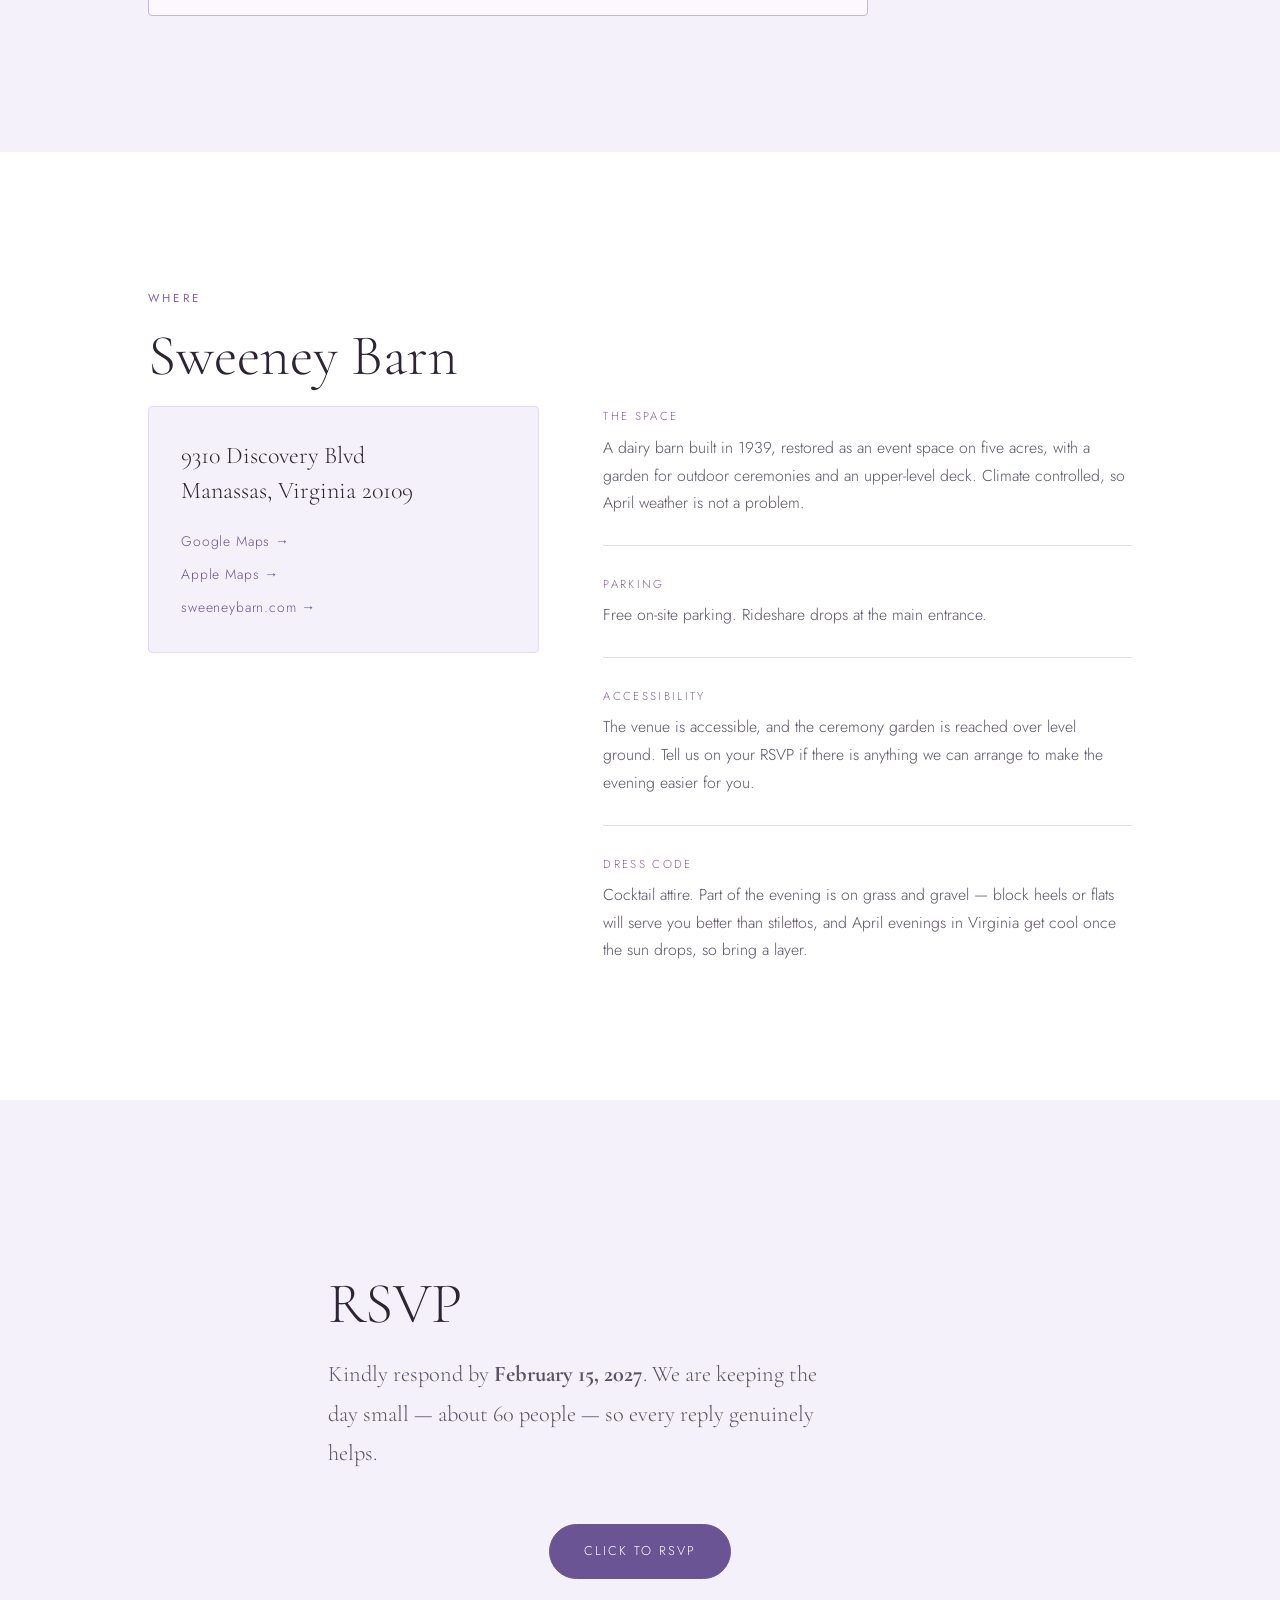
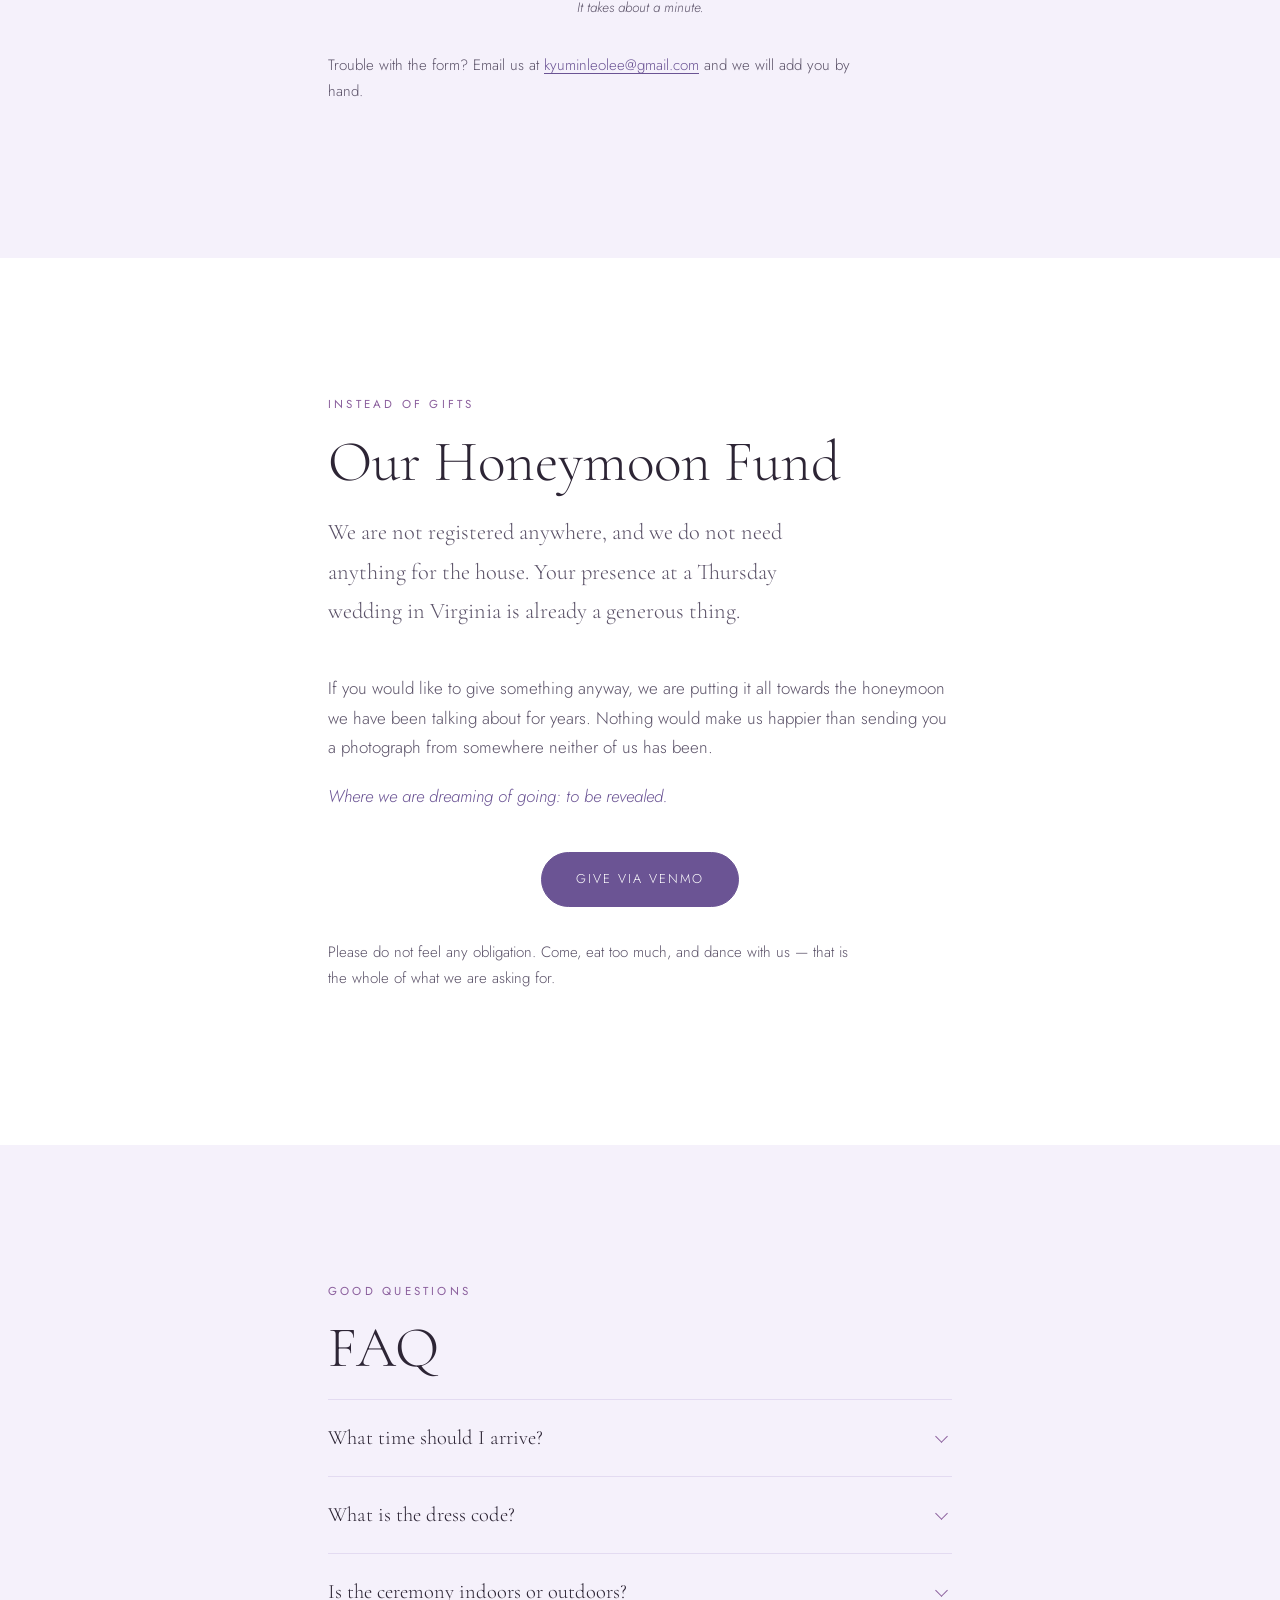
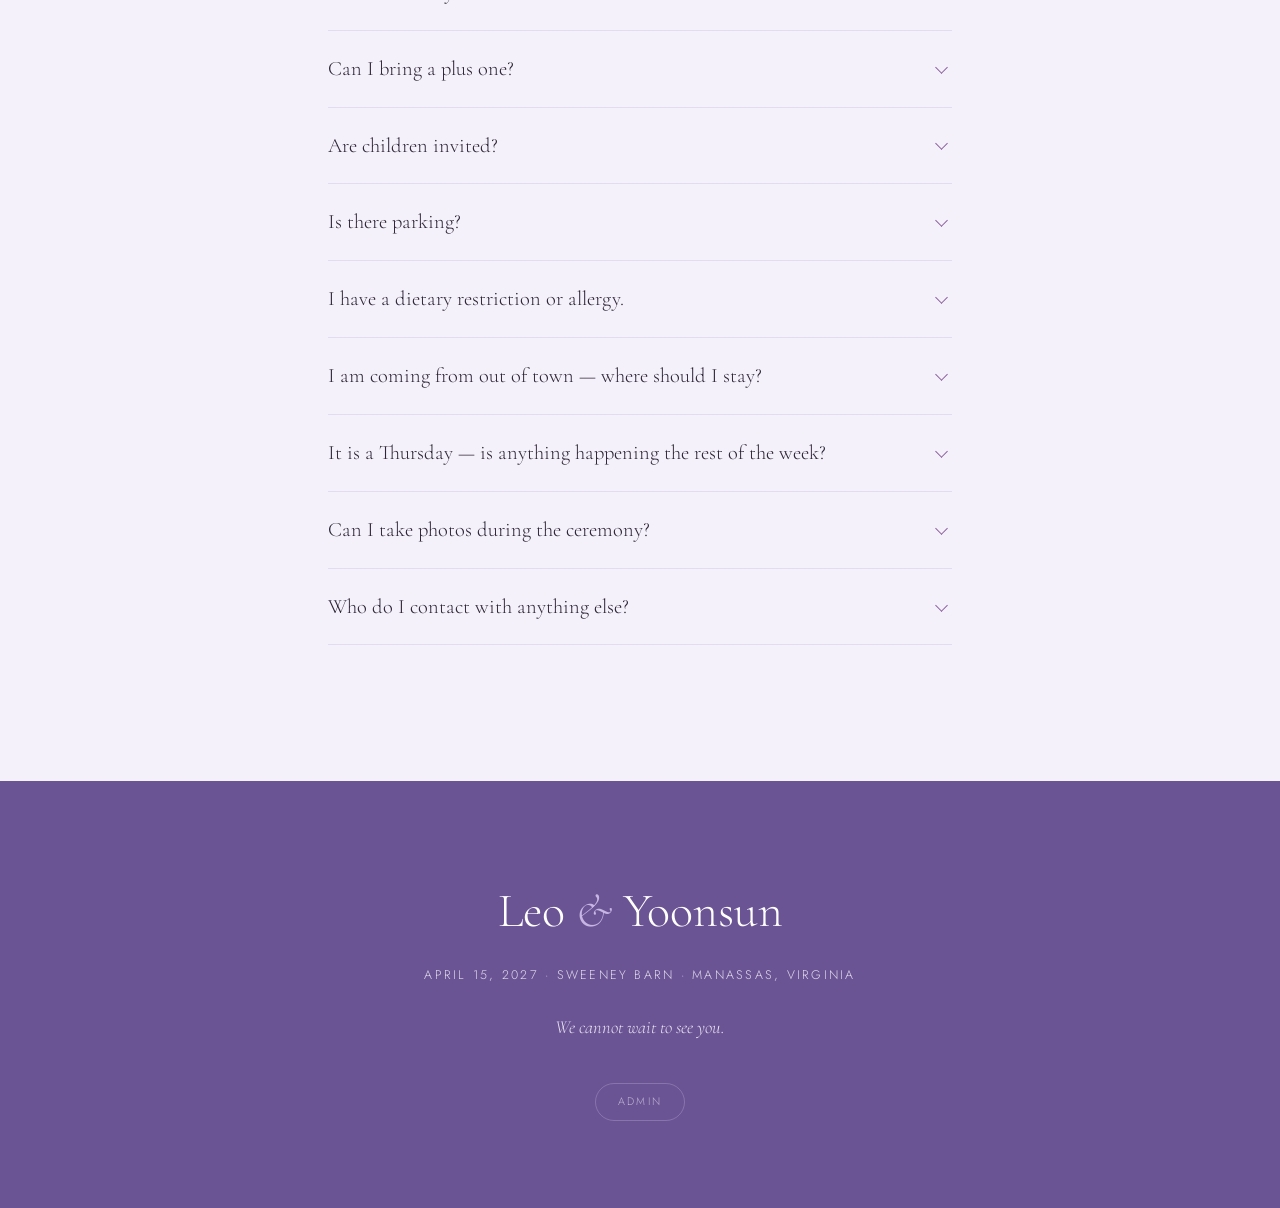
==== commit 64c392e5: "Remove the "Add to calendar" button from the hero RSVP is now the hero's only action, and stays cent" ====
--- a/index.html
+++ b/index.html
@@ -27,7 +27,7 @@
 <link rel="preconnect" href="https://fonts.gstatic.com" crossorigin>
 <link href="https://fonts.googleapis.com/css2?family=Cormorant+Garamond:ital,wght@0,300;0,400;0,500;0,600;1,300;1,400&family=Jost:wght@300;400;500&display=swap" rel="stylesheet">
 
-<link rel="stylesheet" href="assets/css/styles.css?v=15">
+<link rel="stylesheet" href="assets/css/styles.css?v=16">
 </head>
 <body>
 
@@ -89,7 +89,6 @@
 
     <div class="hero__actions reveal">
       <a class="btn btn--solid" href="#rsvp">RSVP</a>
-      <a class="btn btn--ghost" href="assets/wedding.ics" download>Add to calendar</a>
     </div>
   </div>
 
@@ -410,7 +409,7 @@
   </div>
 </footer>
 
-<script src="assets/js/config.js?v=15"></script>
-<script src="assets/js/main.js?v=15"></script>
+<script src="assets/js/config.js?v=16"></script>
+<script src="assets/js/main.js?v=16"></script>
 </body>
 </html>
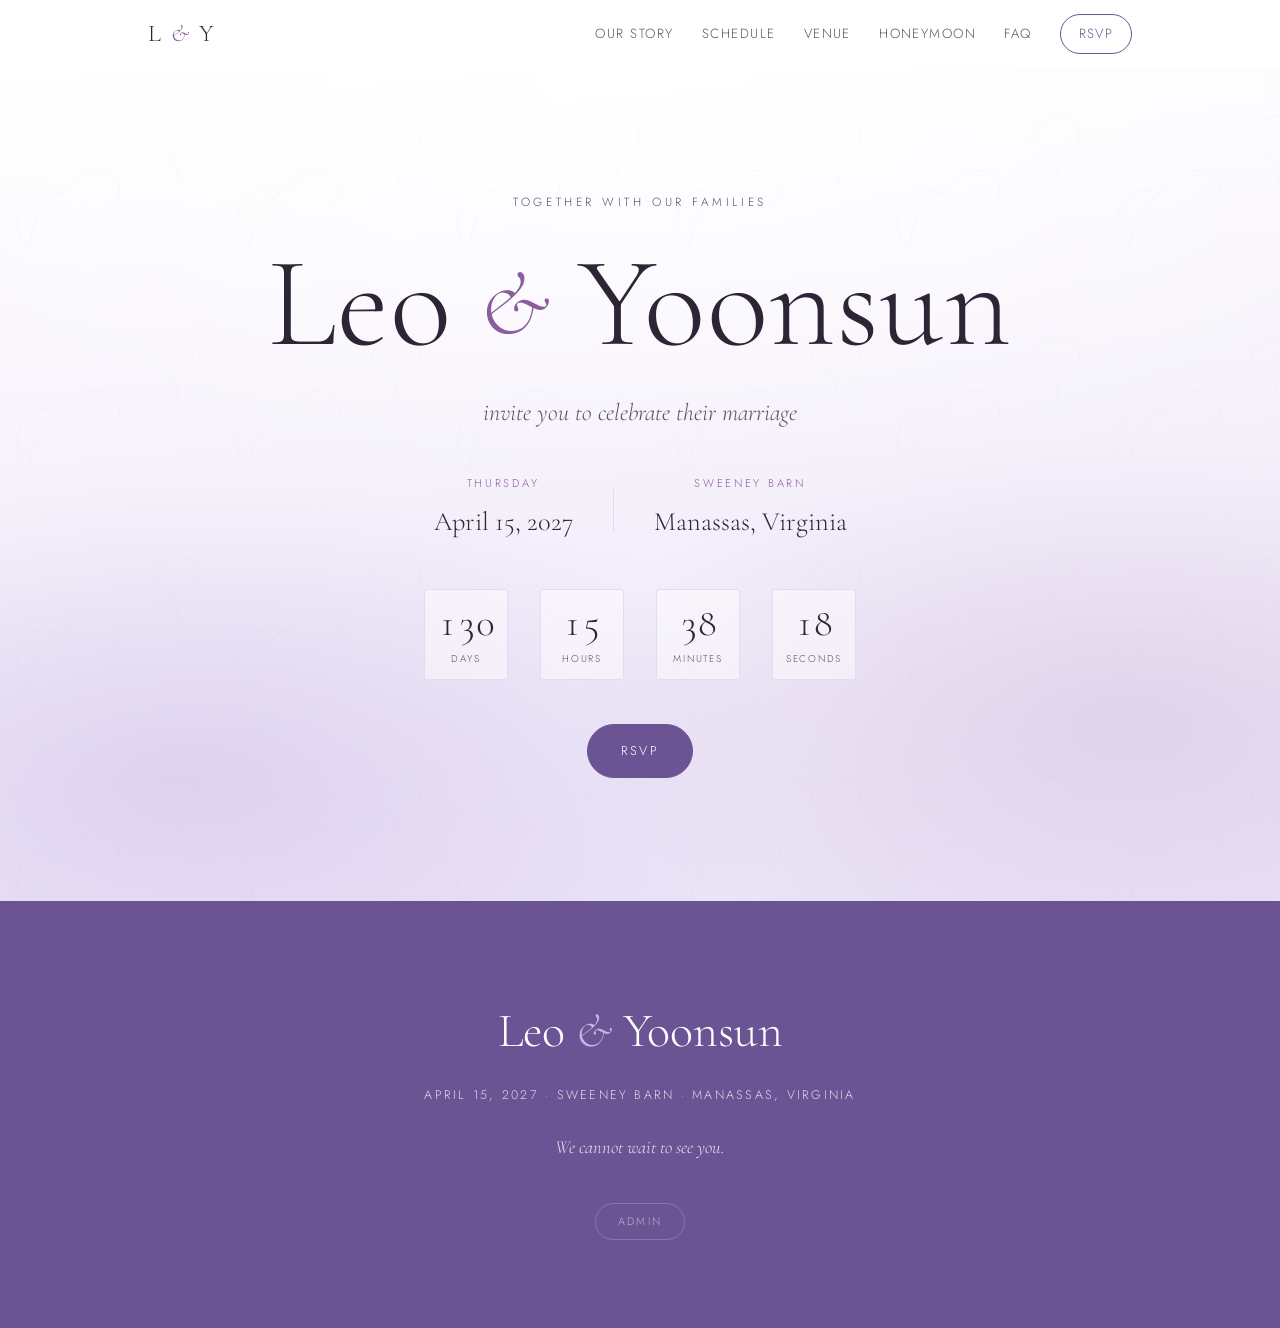
==== commit 5d4f8822: "Split the site into a page per section The one-page scroll becomes a landing page plus story, schedu" ====
--- a/index.html
+++ b/index.html
@@ -4,20 +4,17 @@
 <meta charset="utf-8">
 <script>document.documentElement.classList.remove("no-js");</script>
 <meta name="viewport" content="width=device-width, initial-scale=1">
-<title>Leo &amp; Yoonsun — April 15, 2027</title>
-<meta name="description" content="Leo and Yoonsun are getting married on Thursday, April 15, 2027 at Sweeney Barn in Manassas, Virginia. Schedule, venue details, and RSVP.">
+<title>Leo & Yoonsun — April 15, 2027</title>
+<meta name="description" content="Leo and Yoonsun are getting married on Thursday, April 15, 2027 at Sweeney Barn in Manassas, Virginia.">
 <meta name="theme-color" content="#6b5494">
 
 <!-- Keeps the site out of Google. Guests reach it by the link you send them.
      Delete this line if you ever want it to be publicly searchable. -->
 <meta name="robots" content="noindex, nofollow">
 
-<!-- Social share preview. Drop a photo at assets/img/share.jpg (1200x630) to
-     enable it. og:image must be an absolute URL — update the host below if
-     you move the site to a custom domain. -->
 <meta property="og:type" content="website">
-<meta property="og:title" content="Leo &amp; Yoonsun — April 15, 2027">
-<meta property="og:description" content="Join us at Sweeney Barn in Manassas, Virginia.">
+<meta property="og:title" content="Leo & Yoonsun — April 15, 2027">
+<meta property="og:description" content="Leo and Yoonsun are getting married on Thursday, April 15, 2027 at Sweeney Barn in Manassas, Virginia.">
 <meta property="og:image" content="https://nimyuk.github.io/LeoFoundHisSun/assets/img/share.jpg">
 <meta name="twitter:card" content="summary_large_image">
 
@@ -27,7 +24,7 @@
 <link rel="preconnect" href="https://fonts.gstatic.com" crossorigin>
 <link href="https://fonts.googleapis.com/css2?family=Cormorant+Garamond:ital,wght@0,300;0,400;0,500;0,600;1,300;1,400&family=Jost:wght@300;400;500&display=swap" rel="stylesheet">
 
-<link rel="stylesheet" href="assets/css/styles.css?v=16">
+<link rel="stylesheet" href="assets/css/styles.css?v=17">
 </head>
 <body>
 
@@ -36,7 +33,7 @@
 <!-- ===================== NAV ===================== -->
 <header class="nav" id="nav">
   <div class="nav__inner">
-    <a class="nav__brand" href="#top">L <span class="amp">&amp;</span> Y</a>
+    <a class="nav__brand" href="index.html">L <span class="amp">&amp;</span> Y</a>
 
     <button class="nav__toggle" id="navToggle" aria-expanded="false" aria-controls="navMenu">
       <span class="nav__toggle-bars" aria-hidden="true"><i></i><i></i><i></i></span>
@@ -44,12 +41,12 @@
     </button>
 
     <nav class="nav__menu" id="navMenu" aria-label="Main">
-      <a href="#story">Our Story</a>
-      <a href="#schedule">Schedule</a>
-      <a href="#venue">Venue</a>
-      <a href="#honeymoon">Honeymoon</a>
-      <a href="#faq">FAQ</a>
-      <a class="nav__cta" href="#rsvp">RSVP</a>
+      <a href="story.html">Our Story</a>
+      <a href="schedule.html">Schedule</a>
+      <a href="venue.html">Venue</a>
+      <a href="honeymoon.html">Honeymoon</a>
+      <a href="faq.html">FAQ</a>
+      <a class="nav__cta" href="rsvp.html">RSVP</a>
     </nav>
   </div>
 </header>
@@ -88,308 +85,10 @@
     </div>
 
     <div class="hero__actions reveal">
-      <a class="btn btn--solid" href="#rsvp">RSVP</a>
+      <a class="btn btn--solid" href="rsvp.html">RSVP</a>
     </div>
   </div>
 
-  <a class="hero__scroll" href="#story" aria-label="Scroll to Our Story"><span></span></a>
-</section>
-
-<!-- ===================== STORY ===================== -->
-<section class="section section--white" id="story">
-  <div class="wrap wrap--narrow">
-    <p class="eyebrow reveal">How we got here</p>
-    <h2 class="section__title reveal">Our Story</h2>
-
-    <!-- The two sun portraits. Add assets/img/leo.jpg and assets/img/yoonsun.jpg
-         and this appears; main.js hides the whole block if either is missing, so
-         the page never shows a broken image. -->
-    <figure class="suns reveal" id="suns" hidden>
-      <div class="suns__row">
-        <!-- --zoom scales the photo inside its circle. The two source photos
-             frame their suns at different distances, so Yoonsun's is pushed in
-             to match Leo's. Adjust either value if you swap a photo. -->
-        <div class="sun">
-          <div class="sun__frame">
-            <img class="sun__img" id="sunLeo" src="assets/img/leo.jpg" alt="Leo, as a sun" width="600" height="600" decoding="async" style="--zoom: 1;">
-          </div>
-          <p class="sun__name">Leo</p>
-        </div>
-
-        <p class="suns__join">found his</p>
-
-        <div class="sun">
-          <div class="sun__frame">
-            <img class="sun__img" id="sunYoonsun" src="assets/img/yoonsun.jpg" alt="Yoonsun, as a sun" width="600" height="600" decoding="async" style="--zoom: 1.3;">
-          </div>
-          <p class="sun__name">Yoonsun</p>
-        </div>
-      </div>
-      <figcaption class="suns__caption">
-        Yes &mdash; that is where the web address comes from.
-      </figcaption>
-    </figure>
-
-    <div class="prose reveal">
-      <!-- PLACEHOLDER COPY — replace these three paragraphs with your own. -->
-      <p>
-        We met the way most good things start: unplanned, and slightly late. What was
-        supposed to be one coffee turned into a walk that lasted the rest of the afternoon,
-        and then into the sort of ordinary, easy days that quietly add up to a life.
-      </p>
-      <p>
-        Since then we have shared apartments and road trips, arguments about how to load a
-        dishwasher, a great many bad movies, and a few genuinely hard years that we came out
-        of holding on tighter than before. Somewhere in all of it, the question stopped being
-        <em>if</em> and became <em>when</em>.
-      </p>
-      <p>
-        Now it is April 2027, at a 1939 dairy barn in Virginia, with the small group of
-        people who made us who we are. Thank you for being one of them.
-      </p>
-      <p class="prose__note">
-        <strong>Note for the couple:</strong> replace this section with your own words —
-        it is the part guests read most closely. A photo can be dropped in below by
-        following the instructions in <code>assets/img/README.md</code>.
-      </p>
-    </div>
-  </div>
-</section>
-
-<!-- ===================== SCHEDULE ===================== -->
-<section class="section section--lilac" id="schedule">
-  <div class="wrap">
-    <p class="eyebrow reveal">Thursday, April 15, 2027</p>
-    <h2 class="section__title reveal">The Day</h2>
-    <p class="section__lede reveal">
-      One venue, one evening — no shuttling between locations. Everything below happens at
-      Sweeney Barn.
-    </p>
-
-    <!-- PLACEHOLDER TIMES — confirm with the venue, then update. -->
-    <ol class="timeline reveal">
-      <li class="timeline__item">
-        <span class="timeline__time">4:00 <span class="ampm">pm</span></span>
-        <div class="timeline__body">
-          <h3>Guests arrive</h3>
-          <p>Park on site, grab a drink, and find a seat. Please aim to be seated by 4:20.</p>
-        </div>
-      </li>
-      <li class="timeline__item">
-        <span class="timeline__time">4:30 <span class="ampm">pm</span></span>
-        <div class="timeline__body">
-          <h3>Ceremony</h3>
-          <p>In the garden if the weather cooperates, inside the barn if it does not. Short and sincere.</p>
-        </div>
-      </li>
-      <li class="timeline__item">
-        <span class="timeline__time">5:00 <span class="ampm">pm</span></span>
-        <div class="timeline__body">
-          <h3>Cocktail hour</h3>
-          <p>On the upper deck and grounds while we steal away for photographs.</p>
-        </div>
-      </li>
-      <li class="timeline__item">
-        <span class="timeline__time">6:15 <span class="ampm">pm</span></span>
-        <div class="timeline__body">
-          <h3>Dinner &amp; toasts</h3>
-          <p>Seated dinner in the barn. With about 60 of us, every table is a good table.</p>
-        </div>
-      </li>
-      <li class="timeline__item">
-        <span class="timeline__time">8:00 <span class="ampm">pm</span></span>
-        <div class="timeline__body">
-          <h3>Dancing</h3>
-          <p>Cake, first dances, and then the floor is yours.</p>
-        </div>
-      </li>
-      <li class="timeline__item">
-        <span class="timeline__time">10:30 <span class="ampm">pm</span></span>
-        <div class="timeline__body">
-          <h3>Last song &amp; send-off</h3>
-          <p>We will say goodbye properly, we promise.</p>
-        </div>
-      </li>
-    </ol>
-
-    <div class="callout reveal">
-      <h3>A note on the Thursday</h3>
-      <p>
-        We know a weekday wedding asks something extra of you — a day off, an early
-        finish, a scramble with childcare. It means a great deal that you are making
-        it work.
-      </p>
-    </div>
-  </div>
-</section>
-
-<!-- ===================== VENUE ===================== -->
-<section class="section section--white" id="venue">
-  <div class="wrap">
-    <p class="eyebrow reveal">Where</p>
-    <h2 class="section__title reveal">Sweeney Barn</h2>
-
-    <div class="venue">
-      <div class="venue__card reveal">
-        <p class="venue__address">
-          9310 Discovery Blvd<br>
-          Manassas, Virginia 20109
-        </p>
-        <p class="venue__links">
-          <a href="https://www.google.com/maps/dir/?api=1&amp;destination=Sweeney+Barn%2C+9310+Discovery+Blvd%2C+Manassas%2C+VA+20109" target="_blank" rel="noopener">Google Maps &rarr;</a>
-          <a href="https://maps.apple.com/?daddr=9310+Discovery+Blvd,+Manassas,+VA+20109" target="_blank" rel="noopener">Apple Maps &rarr;</a>
-          <a href="https://sweeneybarn.com/" target="_blank" rel="noopener">sweeneybarn.com &rarr;</a>
-        </p>
-      </div>
-
-      <div class="venue__notes reveal">
-        <dl class="deflist">
-          <dt>The space</dt>
-          <dd>A dairy barn built in 1939, restored as an event space on five acres, with a garden for outdoor ceremonies and an upper-level deck. Climate controlled, so April weather is not a problem.</dd>
-
-          <dt>Parking</dt>
-          <dd>Free on-site parking. Rideshare drops at the main entrance.</dd>
-
-          <dt>Accessibility</dt>
-          <dd>The venue is accessible, and the ceremony garden is reached over level ground. Tell us on your RSVP if there is anything we can arrange to make the evening easier for you.</dd>
-
-          <dt>Dress code</dt>
-          <dd>Cocktail attire. Part of the evening is on grass and gravel — block heels or flats will serve you better than stilettos, and April evenings in Virginia get cool once the sun drops, so bring a layer.</dd>
-        </dl>
-      </div>
-    </div>
-  </div>
-</section>
-
-<!-- ===================== RSVP ===================== -->
-<section class="section section--lilac" id="rsvp">
-  <div class="wrap wrap--narrow">
-    <p class="eyebrow reveal">Please reply</p>
-    <h2 class="section__title reveal">RSVP</h2>
-    <p class="section__lede reveal">
-      Kindly respond by <strong id="rsvpDeadline">February 15, 2027</strong>. We are keeping
-      the day small — about 60 people — so every reply genuinely helps.
-    </p>
-
-    <!-- main.js builds the button here from rsvpFormUrl in config.js.
-         Until that is set, a placeholder card is shown instead. -->
-    <div class="rsvp" id="rsvpMount" data-empty-title="RSVP opens soon"></div>
-
-    <p class="section__note reveal">
-      Trouble with the form? Email us at
-      <a id="contactEmailLink" href="mailto:kyuminleolee@gmail.com">kyuminleolee@gmail.com</a>
-      and we will add you by hand.
-    </p>
-  </div>
-</section>
-
-<!-- ===================== HONEYMOON FUND ===================== -->
-<section class="section section--white" id="honeymoon">
-  <div class="wrap wrap--narrow">
-    <p class="eyebrow reveal">Instead of gifts</p>
-    <h2 class="section__title reveal">Our Honeymoon Fund</h2>
-    <p class="section__lede reveal">
-      We are not registered anywhere, and we do not need anything for the house. Your
-      presence at a Thursday wedding in Virginia is already a generous thing.
-    </p>
-
-    <div class="prose reveal">
-      <p>
-        If you would like to give something anyway, we are putting it all towards the
-        honeymoon we have been talking about for years. Nothing would make us happier
-        than sending you a photograph from somewhere neither of us has been.
-      </p>
-      <!-- PLACEHOLDER — a sentence about where you are going makes this land far
-           better than the generic version. Delete it if you would rather not say. -->
-      <p class="gift__dream">
-        <em>Where we are dreaming of going: to be revealed.</em>
-      </p>
-    </div>
-
-    <!-- The Venmo button is built by main.js from honeymoon.venmo in config.js.
-         While that is blank, a quiet "coming soon" note appears instead. -->
-    <div class="gift reveal" id="giftMount"></div>
-
-    <p class="section__note reveal">
-      Please do not feel any obligation. Come, eat too much, and dance with us &mdash;
-      that is the whole of what we are asking for.
-    </p>
-  </div>
-</section>
-
-<!-- ===================== FAQ ===================== -->
-<section class="section section--lilac" id="faq">
-  <div class="wrap wrap--narrow">
-    <p class="eyebrow reveal">Good questions</p>
-    <h2 class="section__title reveal">FAQ</h2>
-
-    <div class="faq reveal">
-      <details class="faq__item">
-        <summary>What time should I arrive?</summary>
-        <div class="faq__body"><p>Doors open at 4:00 pm and the ceremony begins at 4:30 pm. Arriving by 4:15 gives you time to park and settle without rushing.</p></div>
-      </details>
-
-      <details class="faq__item">
-        <summary>What is the dress code?</summary>
-        <div class="faq__body"><p>Cocktail attire. Suits or a jacket, dresses or separates — dressy but not black tie. Some of the evening is outdoors on grass, so heels that sink are worth avoiding, and April evenings here cool off quickly.</p></div>
-      </details>
-
-      <details class="faq__item">
-        <summary>Is the ceremony indoors or outdoors?</summary>
-        <div class="faq__body"><p>We are planning an outdoor ceremony in the garden. If April decides otherwise, everything moves inside the barn, which is climate controlled. Either way you will be comfortable.</p></div>
-      </details>
-
-      <details class="faq__item">
-        <summary>Can I bring a plus one?</summary>
-        <div class="faq__body"><p>Our guest list is around 60 people, so we can only accommodate the names listed on your invitation. If your invitation includes a guest, the RSVP form will let you add them.</p></div>
-      </details>
-
-      <details class="faq__item">
-        <summary>Are children invited?</summary>
-        <!-- The answer is an image. Upload it as assets/img/no.gif (or .jpg,
-             .png, .webp — main.js tries each). Until it is there, the text
-             below stands in, so the question is never left unanswered. -->
-        <div class="faq__body">
-          <figure class="meme" id="kidsMeme" hidden>
-            <img class="meme__img" id="kidsMemeImg" alt="Bugs Bunny, saying no." decoding="async">
-          </figure>
-          <p id="kidsMemeFallback">No.</p>
-        </div>
-      </details>
-
-      <details class="faq__item">
-        <summary>Is there parking?</summary>
-        <div class="faq__body"><p>Yes — free parking on site, right at the venue. Rideshare works well in Manassas if you would rather not drive home.</p></div>
-      </details>
-
-      <details class="faq__item">
-        <summary>I have a dietary restriction or allergy.</summary>
-        <div class="faq__body"><p>There is a field for it on the RSVP form. Tell us anything at all and we will pass it to the caterer.</p></div>
-      </details>
-
-      <!-- Most guests are local, so travel has its own FAQ entry rather than a
-           whole section. Delete this if nobody is coming from out of town. -->
-      <details class="faq__item">
-        <summary>I am coming from out of town — where should I stay?</summary>
-        <div class="faq__body"><p>Manassas is about 35 miles southwest of Washington, D.C. Dulles (IAD) is the closest airport at roughly 25 minutes; Reagan National (DCA) is about 40. There are several hotels within ten minutes of the barn — the Residence Inn and Courtyard at Manassas Battlefield Park, and the Hampton Inn. We have not set up a room block, so book whatever suits you, and tell us if you would like a hand.</p></div>
-      </details>
-
-      <details class="faq__item">
-        <summary>It is a Thursday — is anything happening the rest of the week?</summary>
-        <div class="faq__body"><p>Nothing formal yet. If enough of you are in town we will organise something casual the night before, and details will show up on this page.</p></div>
-      </details>
-
-      <details class="faq__item">
-        <summary>Can I take photos during the ceremony?</summary>
-        <div class="faq__body"><p>We would love for you to be present with us instead — please keep phones away during the ceremony itself. After that, take everything you like, and we will share our photographer's gallery here afterwards.</p></div>
-      </details>
-
-      <details class="faq__item">
-        <summary>Who do I contact with anything else?</summary>
-        <div class="faq__body"><p>Email us at <a href="mailto:kyuminleolee@gmail.com">kyuminleolee@gmail.com</a>. For venue-specific questions, Sweeney Barn is at (703) 282-3033.</p></div>
-      </details>
-    </div>
-  </div>
 </section>
 
 </main>
@@ -400,7 +99,6 @@
     <p class="footer__names">Leo <span class="amp">&amp;</span> Yoonsun</p>
     <p class="footer__date">April 15, 2027 &middot; Sweeney Barn &middot; Manassas, Virginia</p>
     <p class="footer__thanks">We cannot wait to see you.</p>
-
     <!-- For the couple. Guests will see this and some will click it; they
          reach a password screen, which is the point. -->
     <p class="footer__admin">
@@ -409,7 +107,7 @@
   </div>
 </footer>
 
-<script src="assets/js/config.js?v=16"></script>
-<script src="assets/js/main.js?v=16"></script>
+<script src="assets/js/config.js?v=17"></script>
+<script src="assets/js/main.js?v=17"></script>
 </body>
 </html>
--- a/assets/css/styles.css
+++ b/assets/css/styles.css
@@ -518,3 +518,15 @@
   .faq__item[open] .faq__body, .faq__body { display: block; }
   .reveal { opacity: 1 !important; transform: none !important; }
 }
+
+/* --- Current page in the nav ------------------------------------------ */
+.nav__menu a.is-current { color: var(--violet); }
+.nav__menu a.is-current:not(.nav__cta) { border-bottom: 1px solid var(--lilac-mid); }
+.nav__cta.is-current { background: var(--violet); color: #fff !important; }
+
+/* The landing page is the hero and nothing else, so it keeps the full
+   viewport without a scroll cue pointing at an empty page. */
+.hero:last-child { min-height: calc(100svh - var(--nav-h)); }
+
+/* Sub-pages open straight into a section under the nav. */
+.page-lede { margin-bottom: 2.5rem; }
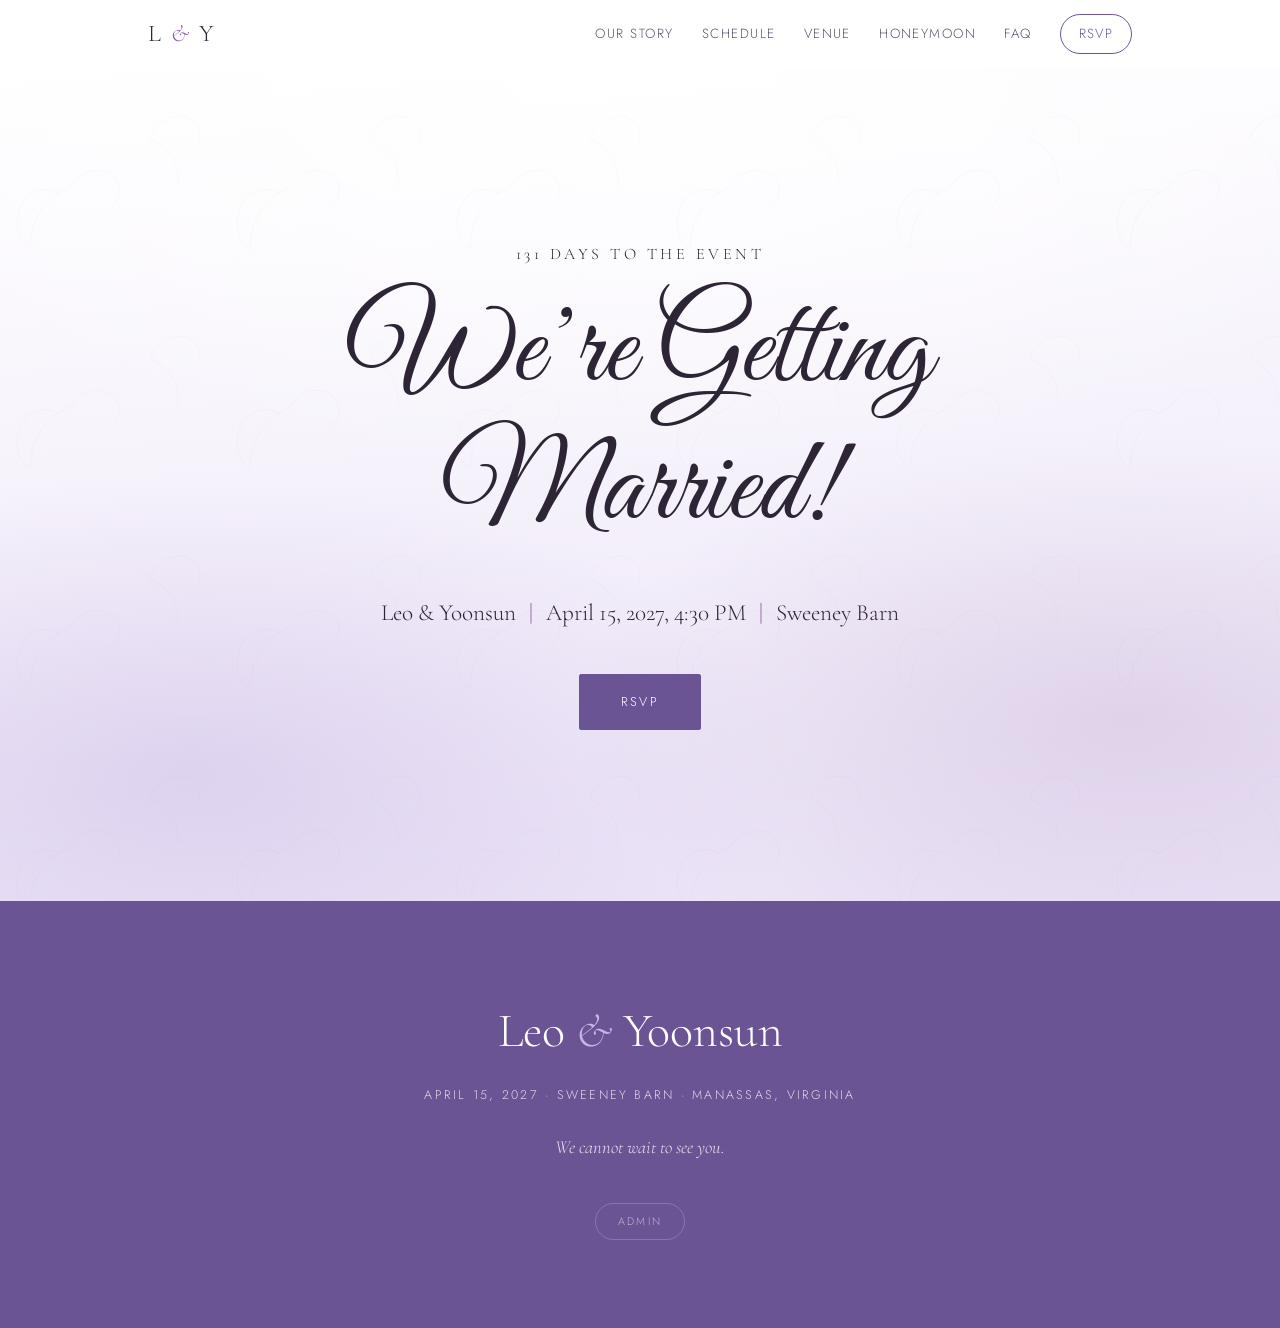
==== commit 92634a23: "Rebuild the landing hero in the style of the reference A script headline over a single-line countdow" ====
--- a/index.html
+++ b/index.html
@@ -22,9 +22,9 @@
 
 <link rel="preconnect" href="https://fonts.googleapis.com">
 <link rel="preconnect" href="https://fonts.gstatic.com" crossorigin>
-<link href="https://fonts.googleapis.com/css2?family=Cormorant+Garamond:ital,wght@0,300;0,400;0,500;0,600;1,300;1,400&family=Jost:wght@300;400;500&display=swap" rel="stylesheet">
+<link href="https://fonts.googleapis.com/css2?family=Cormorant+Garamond:ital,wght@0,300;0,400;0,500;0,600;1,300;1,400&family=Great+Vibes&family=Jost:wght@300;400;500&display=swap" rel="stylesheet">
 
-<link rel="stylesheet" href="assets/css/styles.css?v=17">
+<link rel="stylesheet" href="assets/css/styles.css?v=18">
 </head>
 <body>
 
@@ -55,40 +55,26 @@
 
 <!-- ===================== HERO ===================== -->
 <section class="hero" id="top">
+  <!-- Drop a photo at assets/img/hero.jpg and main.js puts it behind this,
+       switching the hero to white text over a scrim. Without one, the lilac
+       wash below stands in and the text stays dark. -->
   <div class="hero__bg" aria-hidden="true"></div>
+
   <div class="hero__inner">
-    <p class="hero__kicker reveal">Together with our families</p>
+    <p class="hero__count" id="countdownLine">&nbsp;</p>
 
-    <h1 class="hero__names reveal">
-      <span>Leo</span>
-      <span class="hero__amp">&amp;</span>
-      <span>Yoonsun</span>
-    </h1>
+    <h1 class="hero__script">We&rsquo;re Getting Married!</h1>
 
-    <p class="hero__invite reveal">invite you to celebrate their marriage</p>
+    <p class="hero__line">
+      Leo &amp; Yoonsun
+      <span class="hero__sep" aria-hidden="true">|</span>
+      April 15, 2027, 4:30 PM
+      <span class="hero__sep" aria-hidden="true">|</span>
+      Sweeney Barn
+    </p>
 
-    <div class="hero__meta reveal">
-      <div class="hero__meta-item">
-        <span class="hero__meta-label">Thursday</span>
-        <span class="hero__meta-value">April 15, 2027</span>
-      </div>
-      <span class="hero__meta-rule" aria-hidden="true"></span>
-      <div class="hero__meta-item">
-        <span class="hero__meta-label">Sweeney Barn</span>
-        <span class="hero__meta-value">Manassas, Virginia</span>
-      </div>
-    </div>
-
-    <!-- Countdown is filled in by JS; the fallback text shows if JS is off. -->
-    <div class="countdown reveal" id="countdown" aria-live="polite">
-      <noscript><p class="countdown__fallback">April 15, 2027</p></noscript>
-    </div>
-
-    <div class="hero__actions reveal">
-      <a class="btn btn--solid" href="rsvp.html">RSVP</a>
-    </div>
+    <a class="btn btn--square" href="rsvp.html">RSVP</a>
   </div>
-
 </section>
 
 </main>
@@ -107,7 +93,7 @@
   </div>
 </footer>
 
-<script src="assets/js/config.js?v=17"></script>
-<script src="assets/js/main.js?v=17"></script>
+<script src="assets/js/config.js?v=18"></script>
+<script src="assets/js/main.js?v=18"></script>
 </body>
 </html>
--- a/assets/css/styles.css
+++ b/assets/css/styles.css
@@ -21,6 +21,7 @@
   /* Type */
   --display: "Cormorant Garamond", "Iowan Old Style", Georgia, "Times New Roman", serif;
   --sans: "Jost", -apple-system, BlinkMacSystemFont, "Segoe UI", Helvetica, Arial, sans-serif;
+  --script: "Great Vibes", "Snell Roundhand", "Apple Chancery", cursive;
 
   /* Rhythm */
   --wrap: 1080px;
@@ -184,56 +185,40 @@
 }
 .hero__inner { position: relative; z-index: 1; max-width: 900px; }
 
-.hero__kicker {
-  font-size: 0.74rem; letter-spacing: 0.3em; text-transform: uppercase;
-  color: var(--ink-soft); margin-bottom: 1.75rem;
-}
-.hero__names {
-  font-size: clamp(3.4rem, 13vw, 8rem);
-  font-weight: 300; line-height: 1; letter-spacing: 0.01em;
-  display: flex; flex-wrap: wrap; align-items: center; justify-content: center;
-  gap: clamp(0.6rem, 2.5vw, 1.75rem);
-  margin-bottom: 1.5rem;
-}
-.hero__amp { font-style: italic; color: var(--accent); font-size: 0.72em; }
-.hero__invite {
-  font-family: var(--display); font-style: italic;
-  font-size: clamp(1.1rem, 2.5vw, 1.5rem); color: var(--ink-soft);
-  margin-bottom: 2.5rem;
-}
-
-.hero__meta {
-  display: flex; flex-wrap: wrap; align-items: center; justify-content: center;
-  gap: clamp(1rem, 4vw, 2.5rem); margin-bottom: 2.75rem;
-}
-.hero__meta-item { display: flex; flex-direction: column; gap: 0.3rem; }
-.hero__meta-label {
-  font-size: 0.7rem; letter-spacing: 0.24em; text-transform: uppercase; color: var(--accent);
-}
-.hero__meta-value { font-family: var(--display); font-size: clamp(1.2rem, 2.6vw, 1.65rem); }
-.hero__meta-rule { width: 1px; height: 42px; background: var(--line); }
-@media (max-width: 560px) { .hero__meta-rule { display: none; } }
-
-/* Countdown */
-.countdown {
-  display: flex; justify-content: center; gap: clamp(0.75rem, 3vw, 2rem);
-  margin-bottom: 2.75rem;
-}
-.countdown__unit {
-  min-width: clamp(58px, 15vw, 84px);
-  padding: 0.85rem 0.4rem 0.7rem;
-  border: 1px solid var(--line); border-radius: 3px;
-  background: rgba(255,255,255,0.5);
-}
-.countdown__num {
-  display: block; font-family: var(--display);
-  font-size: clamp(1.6rem, 5vw, 2.4rem); line-height: 1; font-variant-numeric: tabular-nums;
-}
-.countdown__label {
-  display: block; font-size: 0.62rem; letter-spacing: 0.18em;
-  text-transform: uppercase; color: var(--ink-soft); margin-top: 0.5rem;
-}
-.countdown__message, .countdown__fallback {
+.hero__count {
+  font-family: var(--display);
+  font-size: clamp(0.82rem, 1.6vw, 1rem);
+  letter-spacing: 0.22em; text-transform: uppercase;
+  color: var(--ink); margin-bottom: clamp(0.5rem, 2vw, 1rem);
+  min-height: 1.4em;   /* holds its place while the count is worked out */
+}
+
+.hero__script {
+  font-family: var(--script);
+  font-weight: 400;
+  /* Script faces carry long ascenders and descenders, so this needs more
+     room above and below than a serif of the same size would. */
+  font-size: clamp(3.2rem, 11vw, 7.5rem);
+  line-height: 1.15;
+  color: var(--ink);
+  margin: 0 0 clamp(0.75rem, 2.5vw, 1.5rem);
+  padding-bottom: 0.08em;
+}
+
+.hero__line {
+  font-family: var(--display);
+  font-size: clamp(1.05rem, 2.2vw, 1.45rem);
+  color: var(--ink);
+  margin-bottom: clamp(1.75rem, 4vw, 2.5rem);
+}
+.hero__sep { color: var(--accent); margin: 0 0.5rem; }
+
+@media (max-width: 560px) {
+  /* Three parts on one line is too much at phone width. */
+  .hero__sep { display: block; height: 0; overflow: hidden; margin: 0.15rem 0; }
+}
+
+.countdown__message {
   font-family: var(--display); font-size: 1.35rem; font-style: italic; color: var(--violet);
   margin: 0;
 }
@@ -248,6 +233,11 @@
 .btn--solid { background: var(--violet); color: #fff; border: 1px solid var(--violet); }
 .btn--solid:hover { background: var(--violet-deep); border-color: var(--violet-deep); transform: translateY(-1px); }
 .btn--ghost { border: 1px solid var(--line); color: var(--ink); background: transparent; }
+.btn--square {
+  border-radius: 2px; padding: 1rem 2.6rem;
+  background: var(--violet); color: #fff; border: 1px solid var(--violet);
+}
+.btn--square:hover { background: var(--violet-deep); border-color: var(--violet-deep); }
 .btn--ghost:hover { border-color: var(--violet); color: var(--violet); }
 
 .hero__scroll {
@@ -530,3 +520,24 @@
 
 /* Sub-pages open straight into a section under the nav. */
 .page-lede { margin-bottom: 2.5rem; }
+
+/* --- Hero with a photograph -------------------------------------------- */
+/* main.js adds this class once assets/img/hero.jpg has actually loaded, so
+   the white text never appears over a background that failed to arrive. */
+.hero--photo .hero__bg {
+  background: var(--hero-photo) center / cover no-repeat;
+}
+.hero--photo .hero__bg::after {
+  /* Scrim: a photograph alone rarely holds white text at every size. */
+  background-image: none;
+  background-color: rgba(45, 37, 53, 0.42);
+  opacity: 1;
+}
+.hero--photo .hero__count,
+.hero--photo .hero__script,
+.hero--photo .hero__line { color: #fff; text-shadow: 0 1px 24px rgba(45, 37, 53, 0.45); }
+.hero--photo .hero__sep { color: rgba(255, 255, 255, 0.75); }
+.hero--photo .btn--square {
+  background: rgba(45, 37, 53, 0.55); border-color: rgba(255, 255, 255, 0.75); color: #fff;
+}
+.hero--photo .btn--square:hover { background: rgba(45, 37, 53, 0.78); border-color: #fff; }
